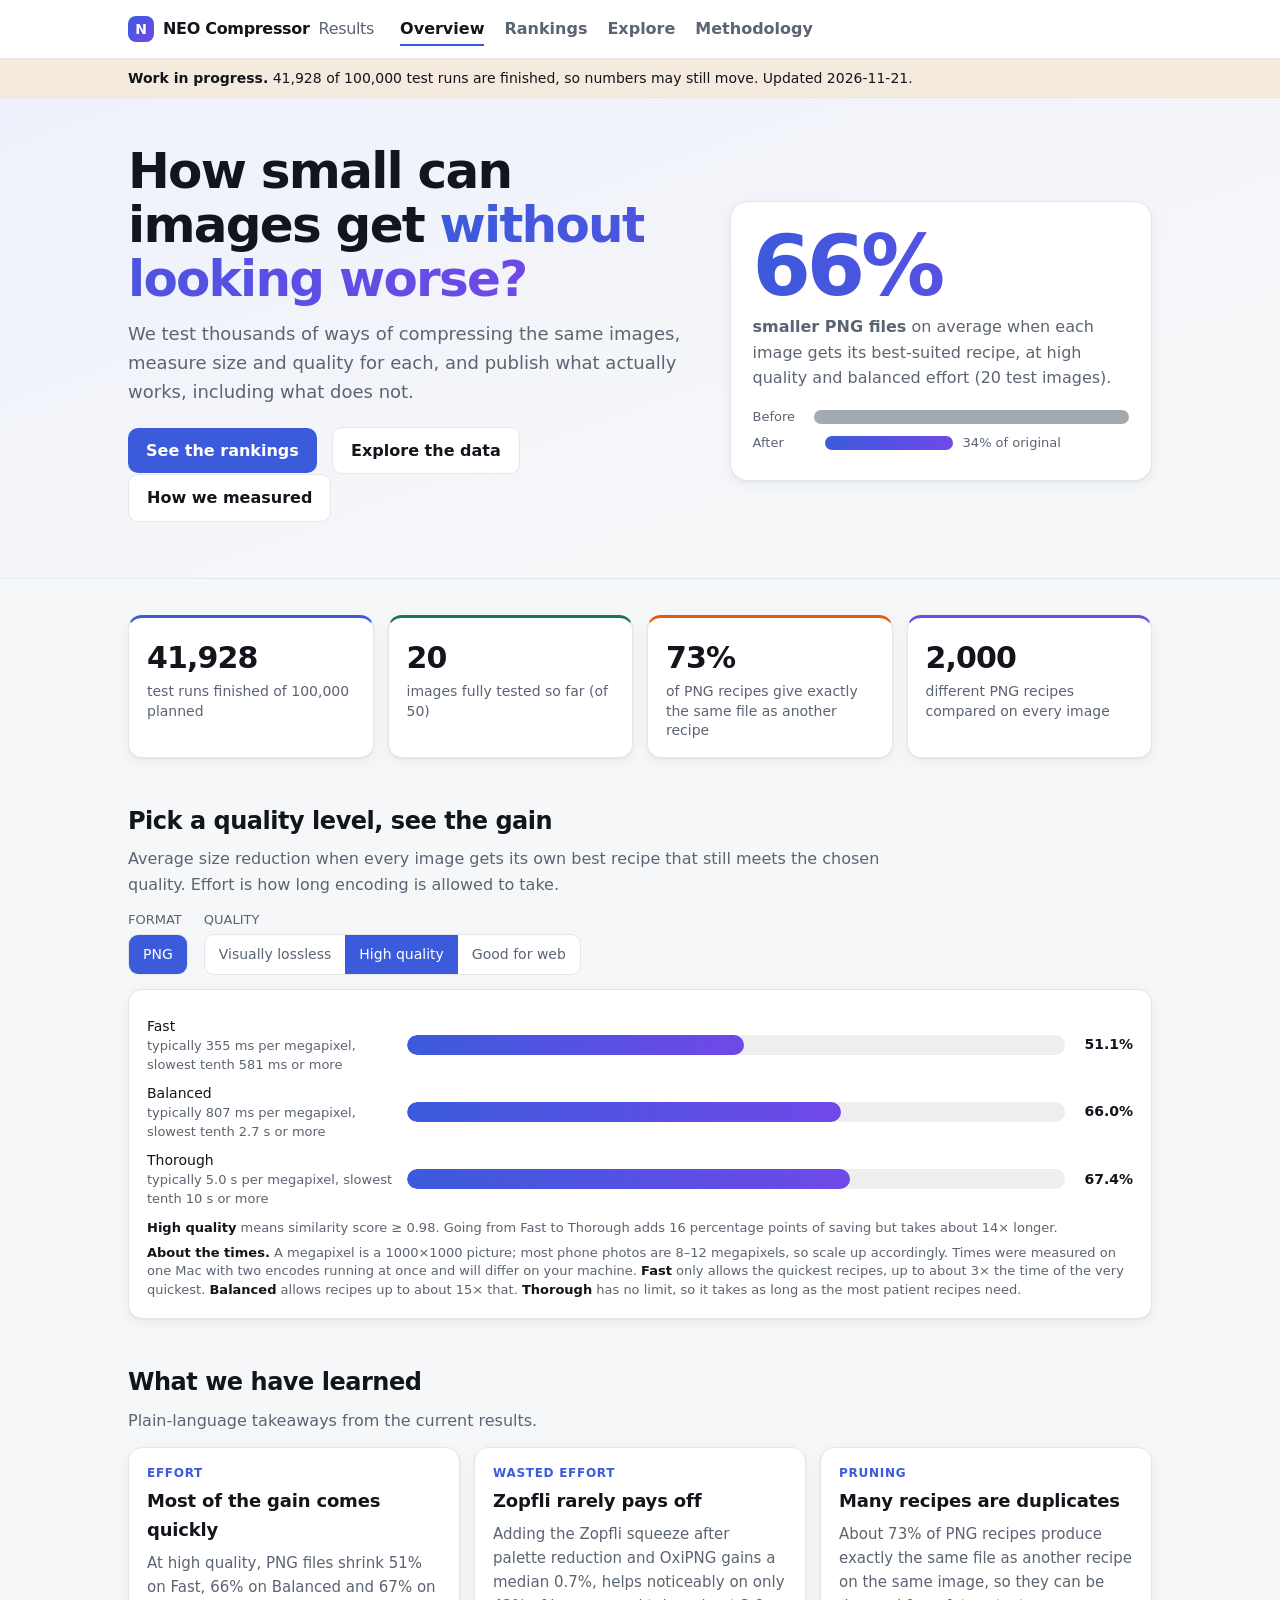
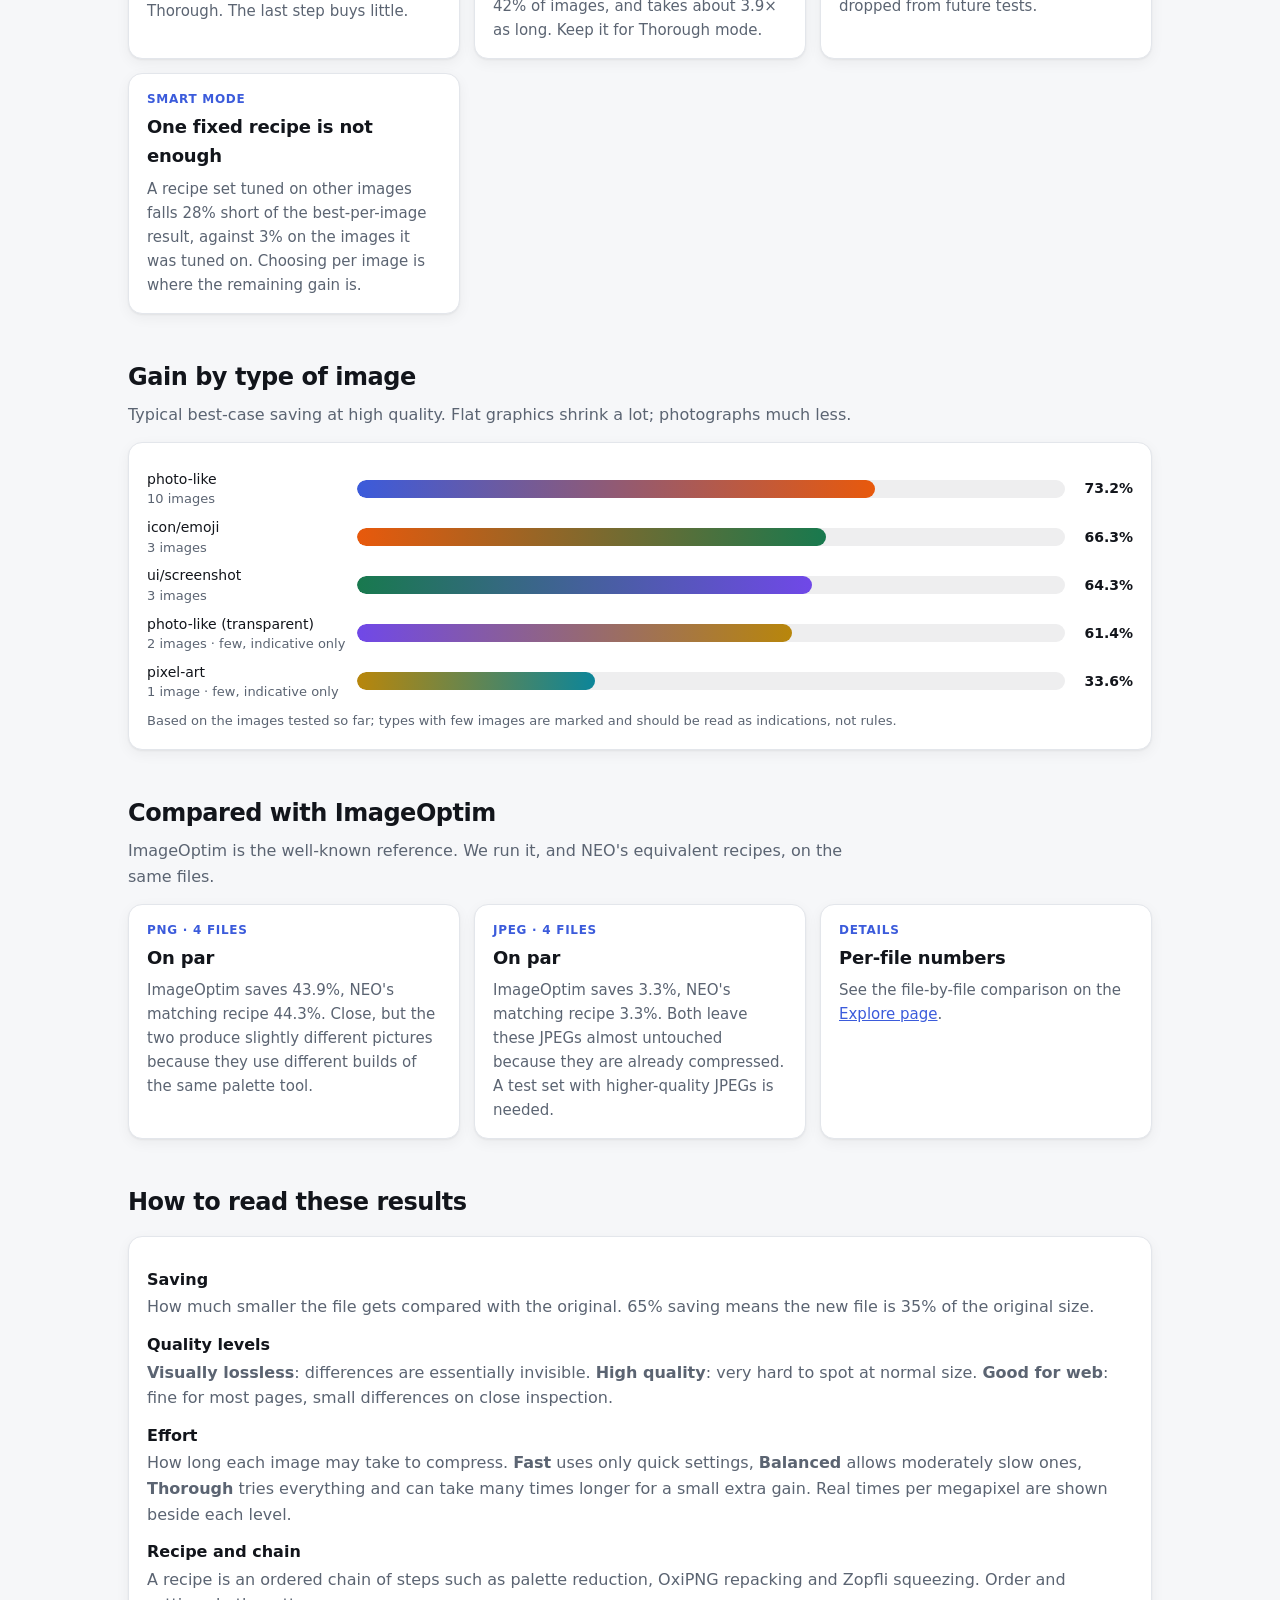
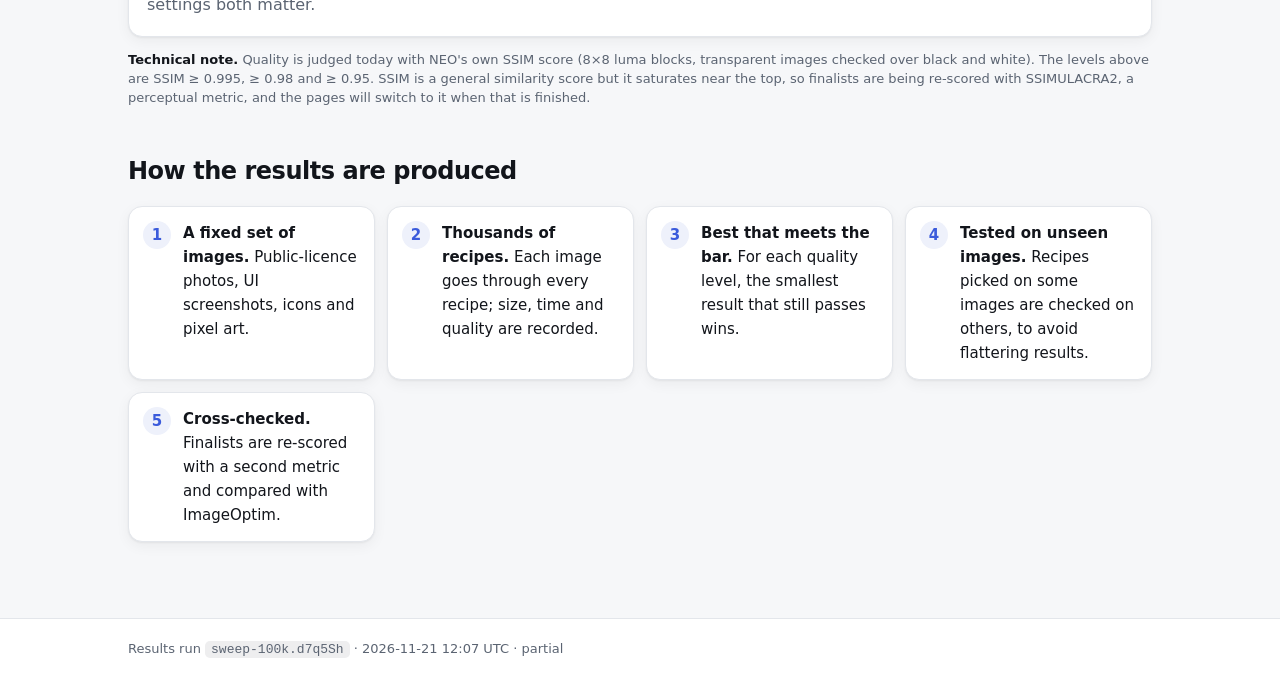
==== docs/index.html @ 29a436aa "Update results site (2026-11-21)" ====
<!doctype html>
<html lang="en"><head><meta charset="utf-8"><meta name="viewport" content="width=device-width,initial-scale=1">
<title>NEO Compressor Results</title>
<meta name="description" content="Measured results for NEO Compressor: how much smaller images get at each quality level, and which encoder chains are worth the effort.">
<meta property="og:type" content="website">
<meta property="og:site_name" content="NEO Compressor Results">
<meta property="og:title" content="NEO Compressor Results">
<meta property="og:description" content="Measured results for NEO Compressor: how much smaller images get at each quality level, and which encoder chains are worth the effort.">
<meta property="og:url" content="https://alfatreze.github.io/neo-encoder-releases/index.html">
<meta property="og:image" content="https://alfatreze.github.io/neo-encoder-releases/assets/og.png">
<meta property="og:image:type" content="image/png">
<meta property="og:image:width" content="1200">
<meta property="og:image:height" content="630">
<meta property="og:image:alt" content="NEO Compressor Results: image compression, measured honestly">
<meta name="twitter:card" content="summary_large_image">
<meta name="twitter:title" content="NEO Compressor Results">
<meta name="twitter:description" content="Measured results for NEO Compressor: how much smaller images get at each quality level, and which encoder chains are worth the effort.">
<meta name="twitter:image" content="https://alfatreze.github.io/neo-encoder-releases/assets/og.png">
<meta name="theme-color" content="#3b5bdb">
<link rel="icon" href="data:image/svg+xml,%3Csvg xmlns='http://www.w3.org/2000/svg' viewBox='0 0 32 32'%3E%3Crect width='32' height='32' rx='8' fill='%233b5bdb'/%3E%3Ctext x='16' y='23' font-size='20' font-family='Arial' font-weight='700' text-anchor='middle' fill='white'%3EN%3C/text%3E%3C/svg%3E">
<link rel="stylesheet" href="assets/style.css"></head>
<body>
<section class="hero"><div class="wrap">
<div>
<h1>How small can images get <em>without looking worse?</em></h1>
<p class="lede">We test thousands of ways of compressing the same images, measure size and quality for each, and publish what actually works, including what does not.</p>
<p style="margin-top:20px"><a class="btn" href="rankings.html">See the rankings</a> &nbsp; <a class="btn ghost" href="explore.html">Explore the data</a> &nbsp; <a class="btn ghost" href="methodology.html">How we measured</a></p>
</div>
<div class="heronum" id="hero"></div>
</div></section>

<main><div class="wrap">
<div class="cards" id="cards"></div>

<h2>Pick a quality level, see the gain</h2>
<p class="sub">Average size reduction when every image gets its own best recipe that still meets the chosen quality. Effort is how long encoding is allowed to take.</p>
<div class="controls" style="align-items:end">
<div><div class="note" style="margin-bottom:4px">FORMAT</div><div class="seg" id="seg-fmt"></div></div>
<div><div class="note" style="margin-bottom:4px">QUALITY</div><div class="seg" id="seg-q"></div></div>
</div>
<div class="panel"><div id="effort"></div><p class="note" style="margin:10px 0 0" id="effort-note"></p>
<p class="note" style="margin:6px 0 0"><b>About the times.</b> A megapixel is a 1000×1000 picture; most phone photos are 8–12 megapixels, so scale up accordingly. Times were measured on one Mac with two encodes running at once and will differ on your machine. <b>Fast</b> only allows the quickest recipes, up to about 3× the time of the very quickest. <b>Balanced</b> allows recipes up to about 15× that. <b>Thorough</b> has no limit, so it takes as long as the most patient recipes need.</p></div>

<h2>What we have learned</h2>
<p class="sub">Plain-language takeaways from the current results.</p>
<div class="findings" id="findings"></div>

<h2>Gain by type of image</h2>
<p class="sub">Typical best-case saving at high quality. Flat graphics shrink a lot; photographs much less.</p>
<div class="panel"><div id="bytype"></div><p class="note" style="margin:10px 0 0">Based on the images tested so far; types with few images are marked and should be read as indications, not rules.</p></div>

<h2>Compared with ImageOptim</h2>
<p class="sub">ImageOptim is the well-known reference. We run it, and NEO's equivalent recipes, on the same files.</p>
<div class="findings" id="north"></div>

<h2>How to read these results</h2>
<dl class="gloss panel">
<dt>Saving</dt><dd>How much smaller the file gets compared with the original. 65% saving means the new file is 35% of the original size.</dd>
<dt>Quality levels</dt><dd><b>Visually lossless</b>: differences are essentially invisible. <b>High quality</b>: very hard to spot at normal size. <b>Good for web</b>: fine for most pages, small differences on close inspection.</dd>
<dt>Effort</dt><dd>How long each image may take to compress. <b>Fast</b> uses only quick settings, <b>Balanced</b> allows moderately slow ones, <b>Thorough</b> tries everything and can take many times longer for a small extra gain. Real times per megapixel are shown beside each level.</dd>
<dt>Recipe and chain</dt><dd>A recipe is an ordered chain of steps such as palette reduction, OxiPNG repacking and Zopfli squeezing. Order and settings both matter.</dd>
</dl>
<p class="note"><b>Technical note.</b> Quality is judged today with NEO's own SSIM score (8×8 luma blocks, transparent images checked over black and white). The levels above are SSIM ≥ 0.995, ≥ 0.98 and ≥ 0.95. SSIM is a general similarity score but it saturates near the top, so finalists are being re-scored with SSIMULACRA2, a perceptual metric, and the pages will switch to it when that is finished.</p>

<h2>How the results are produced</h2>
<ol class="steps">
<li><b>A fixed set of images.</b> Public-licence photos, UI screenshots, icons and pixel art.</li>
<li><b>Thousands of recipes.</b> Each image goes through every recipe; size, time and quality are recorded.</li>
<li><b>Best that meets the bar.</b> For each quality level, the smallest result that still passes wins.</li>
<li><b>Tested on unseen images.</b> Recipes picked on some images are checked on others, to avoid flattering results.</li>
<li><b>Cross-checked.</b> Finalists are re-scored with a second metric and compared with ImageOptim.</li>
</ol>
</div></main>
<footer><div class="wrap" id="foot"></div></footer>
<script src="assets/common.js"></script>
<script>
chrome('index.html');
(async()=>{
const [meta,head,ns,chains,src]=await Promise.all([data('meta'),data('headline'),data('northstar'),data('chains'),data('sources')]);
if(!meta){$('#cards').innerHTML='<div class="card">No data found. Run build_site_data.py.</div>';return}
const cx=meta.complete||{};const srcDone=Object.values(cx).reduce((a,b)=>a+b,0);
const find=(f,q,e)=>head?.[f]?.find(r=>r.quality===q&&r.effort===e);
const hi=find('PNG','ssim>=0.98','balanced');
const dup=head?.PNG_redundancy?.identical_output_share;
// hero
if(hi){const s=hi.saving;$('#hero').innerHTML=`<div class="big">${pct(s,0)}</div><div class="cap"><b>smaller PNG files</b> on average when each image gets its best-suited recipe, at high quality and balanced effort (${srcDone} test images).</div><div class="sizebar"><div class="row"><span class="t">Before</span><span class="b" style="width:100%;background:var(--muted);opacity:.55"></span></div><div class="row"><span class="t">After</span><span class="b" style="width:${(1-s)*100}%;background:linear-gradient(90deg,var(--accent),var(--accent2))"></span><span>${pct(1-s,0)} of original</span></div></div>`}
else $('#hero').innerHTML='<div class="cap">Results will appear here when the first images finish.</div>';
$('#cards').innerHTML=[
 [num(meta.rows),`test runs finished of ${num(meta.total)} planned`],
 [num(srcDone),`images fully tested so far (of ${meta.sources_planned})`],
 [dup!=null?pct(dup,0):'–','of PNG recipes give exactly the same file as another recipe'],
 [num(meta.recipes_per_format?.PNG),'different PNG recipes compared on every image']
].map(([n,l])=>`<div class="card"><div class="n">${n}</div><div class="l">${l}</div></div>`).join('');
// effort chooser
const fmts=['PNG','JPEG'].filter(f=>head?.[f]);let curF=fmts[0],curQ='ssim>=0.98';
const seg=(host,items,get,set)=>{host.innerHTML=items.map(([k,t])=>`<button aria-pressed="${get()===k}" data-k="${esc(k)}">${esc(t)}</button>`).join('');$$('button',host).forEach(b=>b.onclick=()=>{set(b.dataset.k);drawE()})};
function drawE(){
 if(!fmts.length){$('#effort').innerHTML='<span class="muted">No finished images yet.</span>';return}
 seg($('#seg-fmt'),fmts.map(f=>[f,f]),()=>curF,v=>curF=v);
 seg($('#seg-q'),Object.entries(QLABEL),()=>curQ,v=>curQ=v);
 const rows=head[curF].filter(r=>r.quality===curQ);
 bars($('#effort'),rows.map((r,i)=>({label:ELABEL[r.effort],sub:effortSub(r),v:r.saving,color:`linear-gradient(90deg,${col(0)},${col(3)})`})),{label:250,h:20});
 const mx=rows.find(r=>r.effort==='max'),fa=rows.find(r=>r.effort==='fast');
 $('#effort-note').innerHTML=`<b>${QUALITY[curQ].name}</b> means ${QUALITY[curQ].tech.replace('NEO SSIM','similarity score')}.`+(mx&&fa?` Going from Fast to Thorough adds ${num((mx.saving-fa.saving)*100,0)} percentage points of saving`+(mx.time&&fa.time&&fa.time.sec_per_mp_median?` but takes about ${num(mx.time.sec_per_mp_median/fa.time.sec_per_mp_median,0)}× longer.`:'.'):'');
}
drawE();
// findings
const F=[],hiM=find('PNG','ssim>=0.98','max'),hiF=find('PNG','ssim>=0.98','fast');
if(hi&&hiM&&hiF)F.push(['Effort','Most of the gain comes quickly',`At high quality, PNG files shrink ${pct(hiF.saving,0)} on Fast, ${pct(hi.saving,0)} on Balanced and ${pct(hiM.saving,0)} on Thorough. The last step buys little.`]);
const al=(chains?.alerts?.PNG||[]).find(a=>a.added==='zopfli'&&a.from.includes('pngquant'));
if(al)F.push(['Wasted effort','Zopfli rarely pays off',`Adding the Zopfli squeeze after palette reduction and OxiPNG gains a median ${pct(al.median_gain)}, helps noticeably on only ${pct(al.share_ge_1pct,0)} of images, and takes about ${num(al.time_ratio,1)}× as long. Keep it for Thorough mode.`]);
if(dup!=null)F.push(['Pruning','Many recipes are duplicates',`About ${pct(dup,0)} of PNG recipes produce exactly the same file as another recipe on the same image, so they can be dropped from future tests.`]);
const tr=head?.PNG_transfer;
if(tr)F.push(['Smart mode','One fixed recipe is not enough',`A recipe set tuned on other images falls ${pct(tr.unseen_regret,0)} short of the best-per-image result, against ${pct(tr.in_sample_regret,0)} on the images it was tuned on. Choosing per image is where the remaining gain is.`]);
$('#findings').innerHTML=F.map(([k,h,t])=>`<div class="finding"><div class="k">${esc(k)}</div><h3>${esc(h)}</h3><p>${t}</p></div>`).join('');
// by type
if(src){const g={};src.filter(s=>s.best_98!=null).forEach(s=>{(g[s.type]??=[]).push(s.best_98)});
 const rows=Object.entries(g).map(([t,a])=>({t,n:a.length,v:a.reduce((x,y)=>x+y,0)/a.length})).sort((a,b)=>b.v-a.v);
 bars($('#bytype'),rows.map((r,i)=>({label:r.t,sub:`${r.n} image${r.n>1?'s':''}${r.n<3?' · few, indicative only':''}`,v:r.v,color:`linear-gradient(90deg,${col(i)},${col(i+1)})`})),{label:200,h:18})}
// north
if(ns){const mean=a=>a.reduce((x,y)=>x+y,0)/a.length;const out=[];
 ['PNG','JPEG'].forEach(f=>{const s=ns.filter(r=>r.format===f&&r.app&&r['neo-lossy']);if(!s.length)return;
  const a=mean(s.map(r=>r.app.saving)),n=mean(s.map(r=>r['neo-lossy'].saving));
  const verdict=Math.abs(a-n)<0.01?'On par':n>a?'NEO ahead':'ImageOptim ahead';
  const why=f==='JPEG'?'Both leave these JPEGs almost untouched because they are already compressed. A test set with higher-quality JPEGs is needed.':'Close, but the two produce slightly different pictures because they use different builds of the same palette tool.';
  out.push(`<div class="finding"><div class="k">${f} · ${s.length} files</div><h3>${verdict}</h3><p>ImageOptim saves ${pct(a)}, NEO's matching recipe ${pct(n)}. ${why}</p></div>`)});
 $('#north').innerHTML=out.join('')+`<div class="finding"><div class="k">Details</div><h3>Per-file numbers</h3><p>See the file-by-file comparison on the <a href="explore.html#north">Explore page</a>.</p></div>`}
})();
</script></body></html>
---- docs/assets/style.css ----
:root{--bg:#f6f7f9;--panel:#fff;--ink:#12151b;--muted:#5b6472;--line:#e3e6eb;--accent:#3b5bdb;--accent2:#7048e8;--good:#18794e;--warn:#a85d00;--bad:#c2332b;--soft:#eef1fb;
--c1:#3b5bdb;--c2:#e8590c;--c3:#18794e;--c4:#7048e8;--c5:#b8860b;--c6:#0c8599;--c7:#c2255c;--c8:#6b7280;--shadow:0 1px 2px rgba(18,21,27,.05),0 4px 14px rgba(18,21,27,.05)}
@media (prefers-color-scheme:dark){:root{--bg:#0e1013;--panel:#161a20;--ink:#eceef2;--muted:#9aa4b2;--line:#262c35;--accent:#8aa4ff;--accent2:#b79cff;--good:#4cc38a;--warn:#e3a43a;--bad:#f0705f;--soft:#1b2130;
--c1:#8aa4ff;--c2:#ff9a5c;--c3:#4cc38a;--c4:#b79cff;--c5:#e3bd55;--c6:#4fc3d4;--c7:#f06595;--c8:#9aa4b2;--shadow:none}}
*{box-sizing:border-box}html{-webkit-text-size-adjust:100%;scroll-behavior:smooth}
body{margin:0;background:var(--bg);color:var(--ink);font:16px/1.6 system-ui,-apple-system,"Segoe UI",Roboto,sans-serif}
a{color:var(--accent)}
.wrap{max-width:1060px;margin:0 auto;padding:0 18px}
header.top{background:var(--panel);border-bottom:1px solid var(--line);position:sticky;top:0;z-index:5}
header.top .wrap{display:flex;flex-wrap:wrap;gap:6px 26px;align-items:center;min-height:58px}
.brand{font-weight:750;letter-spacing:-.02em;color:var(--ink);text-decoration:none;display:flex;align-items:center;gap:9px}
.brand b{display:inline-grid;place-items:center;width:26px;height:26px;border-radius:8px;background:linear-gradient(135deg,var(--accent),var(--accent2));color:#fff;font-size:14px}
nav a{margin-right:20px;color:var(--muted);text-decoration:none;padding:6px 0;border-bottom:2px solid transparent;font-weight:550}
nav a:hover{color:var(--ink)}nav a[aria-current=page]{color:var(--ink);border-color:var(--accent)}
.banner{background:color-mix(in srgb,var(--warn) 13%,var(--panel));border-bottom:1px solid var(--line);font-size:14px}
.banner .wrap{padding-top:8px;padding-bottom:8px}
.hero{background:linear-gradient(160deg,var(--soft),var(--bg) 70%);border-bottom:1px solid var(--line)}
.hero .wrap{padding-top:46px;padding-bottom:40px;display:grid;grid-template-columns:1.15fr .85fr;gap:30px;align-items:center}
.hero h1{font-size:clamp(30px,5.4vw,50px);line-height:1.08;letter-spacing:-.035em;margin:0 0 14px}
.hero h1 em{font-style:normal;background:linear-gradient(90deg,var(--accent),var(--accent2));-webkit-background-clip:text;background-clip:text;color:transparent}
.lede{font-size:18px;color:var(--muted);max-width:640px;margin:0}
.heronum{background:var(--panel);border:1px solid var(--line);border-radius:18px;padding:22px;box-shadow:var(--shadow)}
.heronum .big{font-size:clamp(54px,9vw,84px);font-weight:800;letter-spacing:-.05em;line-height:1;background:linear-gradient(90deg,var(--accent),var(--accent2));-webkit-background-clip:text;background-clip:text;color:transparent}
.heronum .cap{color:var(--muted);margin-top:6px}
.sizebar{margin-top:16px;font-size:13px;color:var(--muted)}
.sizebar .row{display:flex;align-items:center;gap:10px;margin:5px 0}.sizebar .t{width:62px}
.sizebar .b{height:14px;border-radius:7px}
main{padding:30px 0 60px}
h1.page{font-size:clamp(28px,4.6vw,40px);letter-spacing:-.03em;margin:8px 0 8px;line-height:1.1}
h2{font-size:24px;margin:44px 0 6px;letter-spacing:-.02em}h3{font-size:17px;margin:20px 0 6px}
h2+.sub{margin-top:0}
.sub{color:var(--muted);margin:0 0 14px;max-width:760px}
.cards{display:grid;grid-template-columns:repeat(auto-fit,minmax(210px,1fr));gap:14px;margin:6px 0}
.card{background:var(--panel);border:1px solid var(--line);border-radius:14px;padding:16px 18px;box-shadow:var(--shadow);border-top:3px solid var(--accent)}
.card:nth-child(2){border-top-color:var(--c3)}.card:nth-child(3){border-top-color:var(--c2)}.card:nth-child(4){border-top-color:var(--c4)}
.card .n{font-size:30px;font-weight:780;letter-spacing:-.03em}.card .l{color:var(--muted);font-size:14px;line-height:1.4}
.panel{background:var(--panel);border:1px solid var(--line);border-radius:14px;padding:18px;margin:14px 0;box-shadow:var(--shadow)}
.callout{border-left:4px solid var(--accent);background:var(--soft);border-radius:0 12px 12px 0;padding:12px 16px;margin:14px 0}
.callout.warn{border-color:var(--warn)}
.note{color:var(--muted);font-size:13px;line-height:1.45}
.note b{color:var(--ink);font-weight:600}
.muted{color:var(--muted)}.small{font-size:14px}
.findings{display:grid;grid-template-columns:repeat(auto-fit,minmax(290px,1fr));gap:14px}
.finding{background:var(--panel);border:1px solid var(--line);border-radius:14px;padding:16px 18px;box-shadow:var(--shadow)}
.finding .k{font-size:12px;letter-spacing:.06em;text-transform:uppercase;color:var(--accent);font-weight:700}
.finding h3{margin:4px 0 6px;font-size:18px;letter-spacing:-.01em}
.finding p{margin:0;color:var(--muted);font-size:15px}
table{border-collapse:collapse;width:100%;font-size:14px}
th,td{text-align:left;padding:9px 10px;border-bottom:1px solid var(--line);vertical-align:top}
th{font-weight:650;color:var(--muted);white-space:nowrap;font-size:13px}td.num,th.num{text-align:right;font-variant-numeric:tabular-nums}
tbody tr:hover{background:color-mix(in srgb,var(--accent) 5%,transparent)}
.scroll{overflow-x:auto}
.controls{display:flex;flex-wrap:wrap;gap:10px 16px;margin:12px 0}
label.f{display:flex;flex-direction:column;font-size:12px;color:var(--muted);gap:4px;font-weight:600;text-transform:uppercase;letter-spacing:.04em}
select,input[type=search]{font:inherit;font-size:15px;text-transform:none;letter-spacing:0;font-weight:400;padding:8px 10px;border:1px solid var(--line);border-radius:9px;background:var(--panel);color:var(--ink);min-width:160px}
.seg{display:inline-flex;border:1px solid var(--line);border-radius:10px;overflow:hidden;background:var(--panel)}
.seg button{font:inherit;font-size:14px;border:0;background:none;padding:8px 14px;color:var(--muted);cursor:pointer}
.seg button[aria-pressed=true]{background:var(--accent);color:#fff}
.tabs{display:flex;flex-wrap:wrap;gap:4px;margin:20px 0 4px;border-bottom:1px solid var(--line)}
.tabs button{font:inherit;font-weight:600;background:none;border:0;border-bottom:3px solid transparent;padding:10px 14px;color:var(--muted);cursor:pointer;margin-bottom:-1px}
.tabs button[aria-selected=true]{color:var(--ink);border-color:var(--accent)}
.pill{display:inline-block;padding:2px 10px;border-radius:99px;font-size:12px;font-weight:600;border:1px solid var(--line)}
.pill.good{color:var(--good);background:color-mix(in srgb,var(--good) 10%,transparent);border-color:transparent}
.pill.warn{color:var(--warn);background:color-mix(in srgb,var(--warn) 12%,transparent);border-color:transparent}
.pill.bad{color:var(--bad);background:color-mix(in srgb,var(--bad) 10%,transparent);border-color:transparent}
.legend{display:flex;flex-wrap:wrap;gap:4px 14px;font-size:13px;margin:8px 0}
.legend i{display:inline-block;width:10px;height:10px;border-radius:50%;margin-right:5px}
svg text{fill:var(--muted);font-size:11px}svg .grid{stroke:var(--line)}
#tip{position:fixed;pointer-events:none;background:var(--ink);color:var(--bg);padding:7px 10px;border-radius:8px;font-size:12px;max-width:320px;display:none;z-index:9;line-height:1.4}
code{font:13px ui-monospace,Menlo,monospace;background:color-mix(in srgb,var(--ink) 7%,transparent);padding:1px 6px;border-radius:5px}
footer{border-top:1px solid var(--line);padding:20px 0;color:var(--muted);font-size:13px;background:var(--panel)}
.steps{counter-reset:s;list-style:none;padding:0;display:grid;grid-template-columns:repeat(auto-fit,minmax(230px,1fr));gap:12px}
.steps li{counter-increment:s;background:var(--panel);border:1px solid var(--line);border-radius:14px;padding:14px 16px 14px 54px;position:relative;box-shadow:var(--shadow);font-size:15px}
.steps li::before{content:counter(s);position:absolute;left:14px;top:14px;width:28px;height:28px;border-radius:50%;background:var(--soft);color:var(--accent);display:grid;place-items:center;font-weight:750}
.grid2{display:grid;grid-template-columns:repeat(auto-fit,minmax(320px,1fr));gap:14px}
.gloss dt{font-weight:650;margin-top:12px}.gloss dd{margin:2px 0 0;color:var(--muted)}
.btn{display:inline-block;padding:10px 18px;border-radius:10px;background:var(--accent);color:#fff;text-decoration:none;font-weight:650}
.btn.ghost{background:var(--panel);color:var(--ink);border:1px solid var(--line)}
.rec{display:grid;grid-template-columns:auto 1fr;gap:6px 16px;align-items:baseline}
.rec .v{font-size:34px;font-weight:800;letter-spacing:-.03em}
@media (max-width:760px){.hero .wrap{grid-template-columns:1fr;padding-top:30px}main{padding-top:20px}.card .n{font-size:26px}}
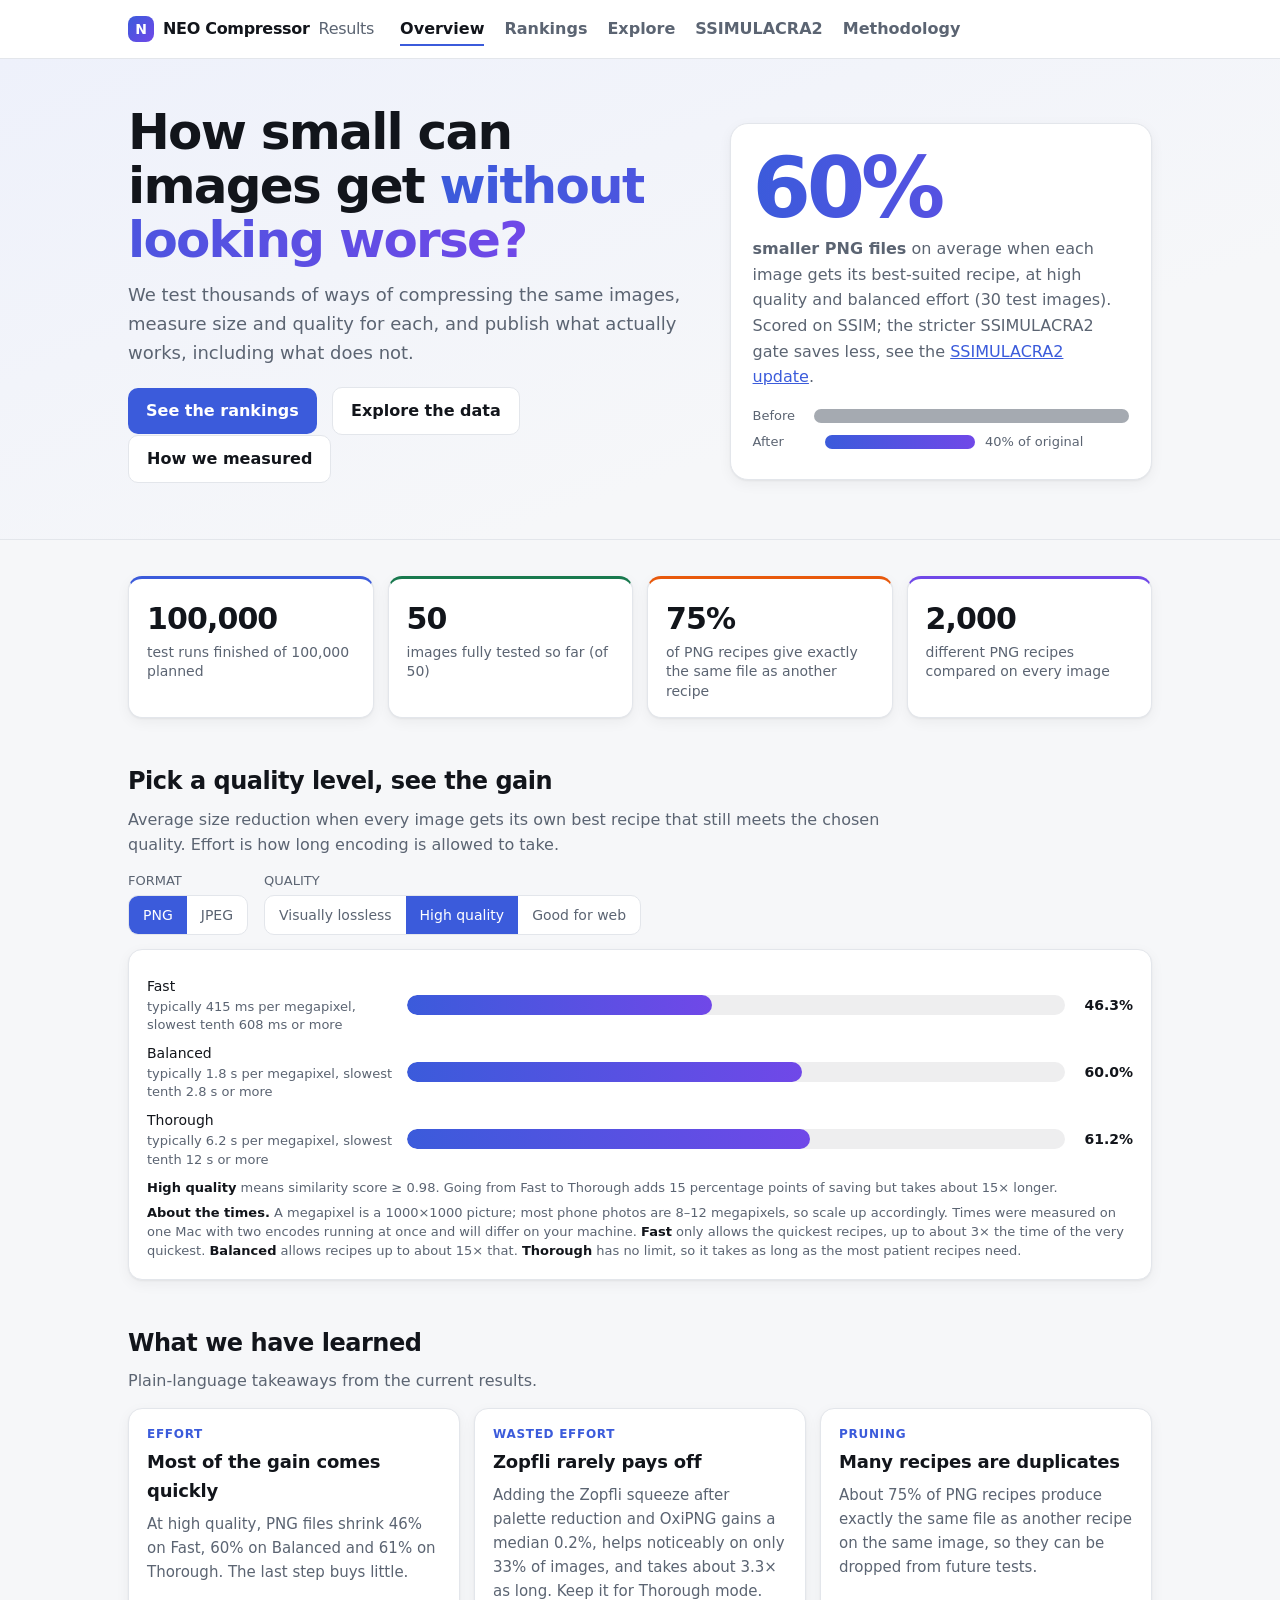
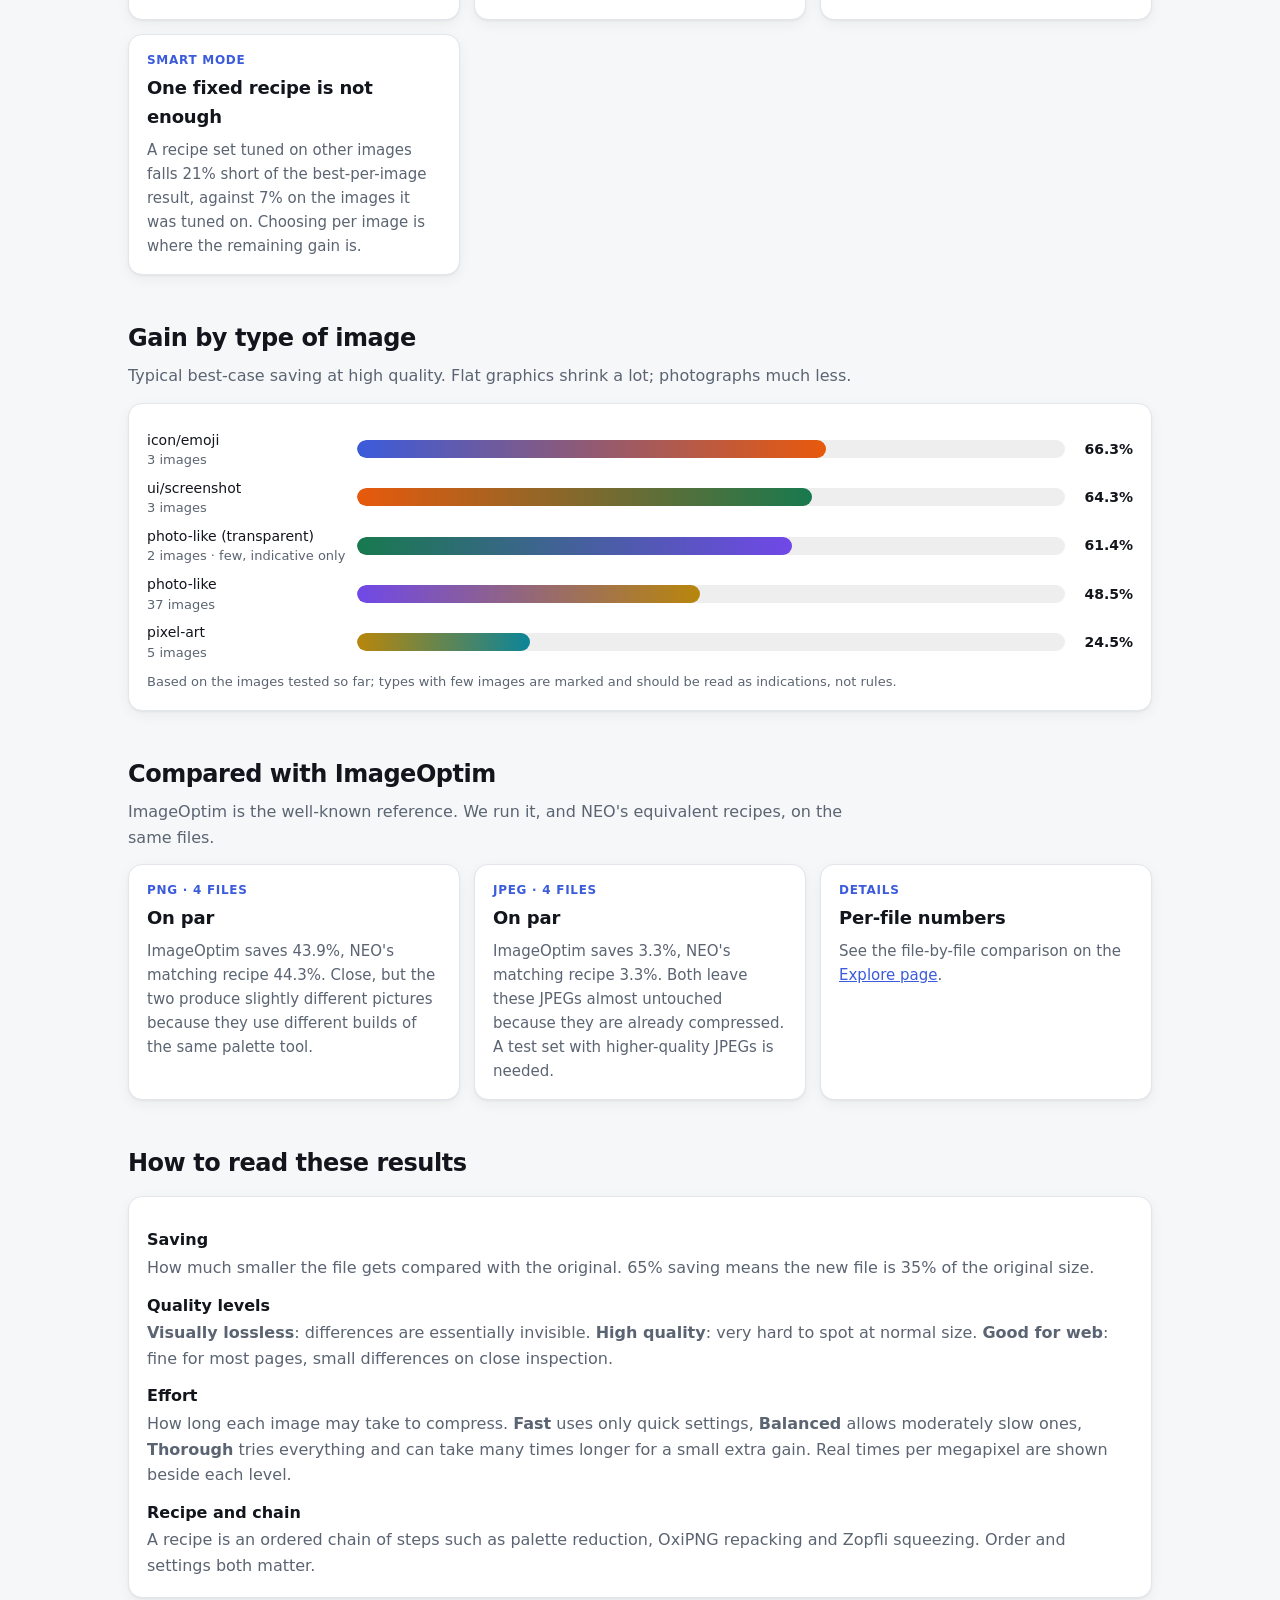
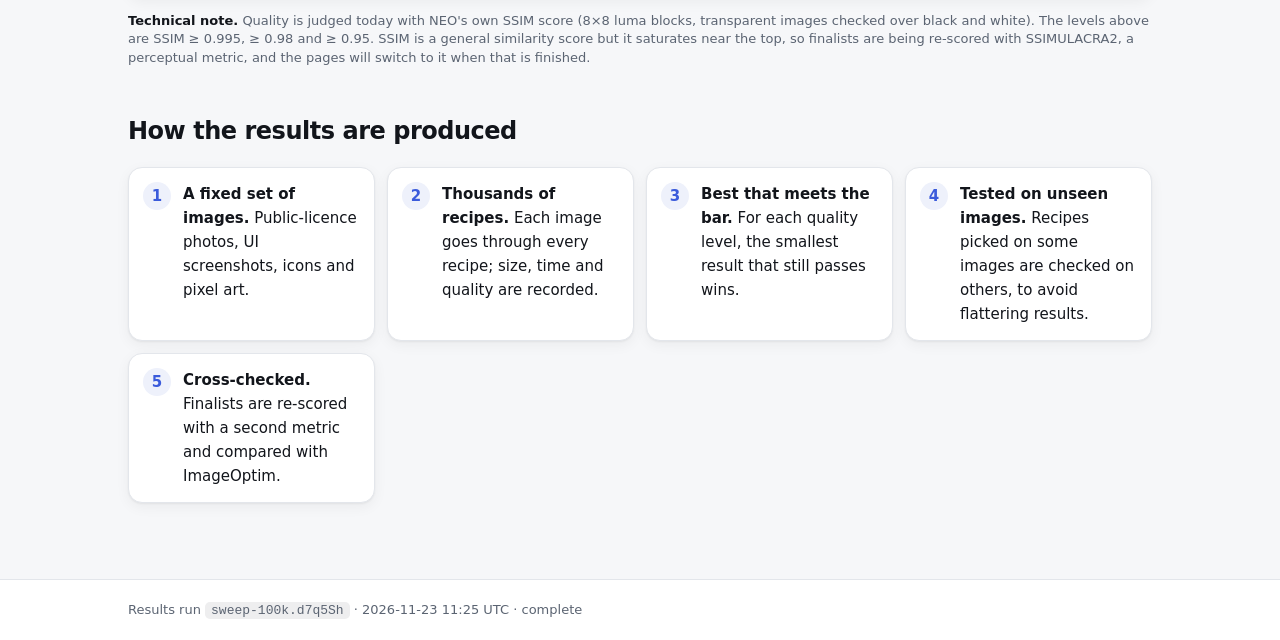
==== commit 259f6f34: "Update results site (2026-11-23)" ====
--- a/docs/index.html
+++ b/docs/index.html
@@ -83,7 +83,7 @@
 const hi=find('PNG','ssim>=0.98','balanced');
 const dup=head?.PNG_redundancy?.identical_output_share;
 // hero
-if(hi){const s=hi.saving;$('#hero').innerHTML=`<div class="big">${pct(s,0)}</div><div class="cap"><b>smaller PNG files</b> on average when each image gets its best-suited recipe, at high quality and balanced effort (${srcDone} test images).</div><div class="sizebar"><div class="row"><span class="t">Before</span><span class="b" style="width:100%;background:var(--muted);opacity:.55"></span></div><div class="row"><span class="t">After</span><span class="b" style="width:${(1-s)*100}%;background:linear-gradient(90deg,var(--accent),var(--accent2))"></span><span>${pct(1-s,0)} of original</span></div></div>`}
+if(hi){const s=hi.saving;$('#hero').innerHTML=`<div class="big">${pct(s,0)}</div><div class="cap"><b>smaller PNG files</b> on average when each image gets its best-suited recipe, at high quality and balanced effort (${cx.PNG??srcDone} test images). Scored on SSIM; the stricter SSIMULACRA2 gate saves less, see the <a href="gated.html">SSIMULACRA2 update</a>.</div><div class="sizebar"><div class="row"><span class="t">Before</span><span class="b" style="width:100%;background:var(--muted);opacity:.55"></span></div><div class="row"><span class="t">After</span><span class="b" style="width:${(1-s)*100}%;background:linear-gradient(90deg,var(--accent),var(--accent2))"></span><span>${pct(1-s,0)} of original</span></div></div>`}
 else $('#hero').innerHTML='<div class="cap">Results will appear here when the first images finish.</div>';
 $('#cards').innerHTML=[
  [num(meta.rows),`test runs finished of ${num(meta.total)} planned`],
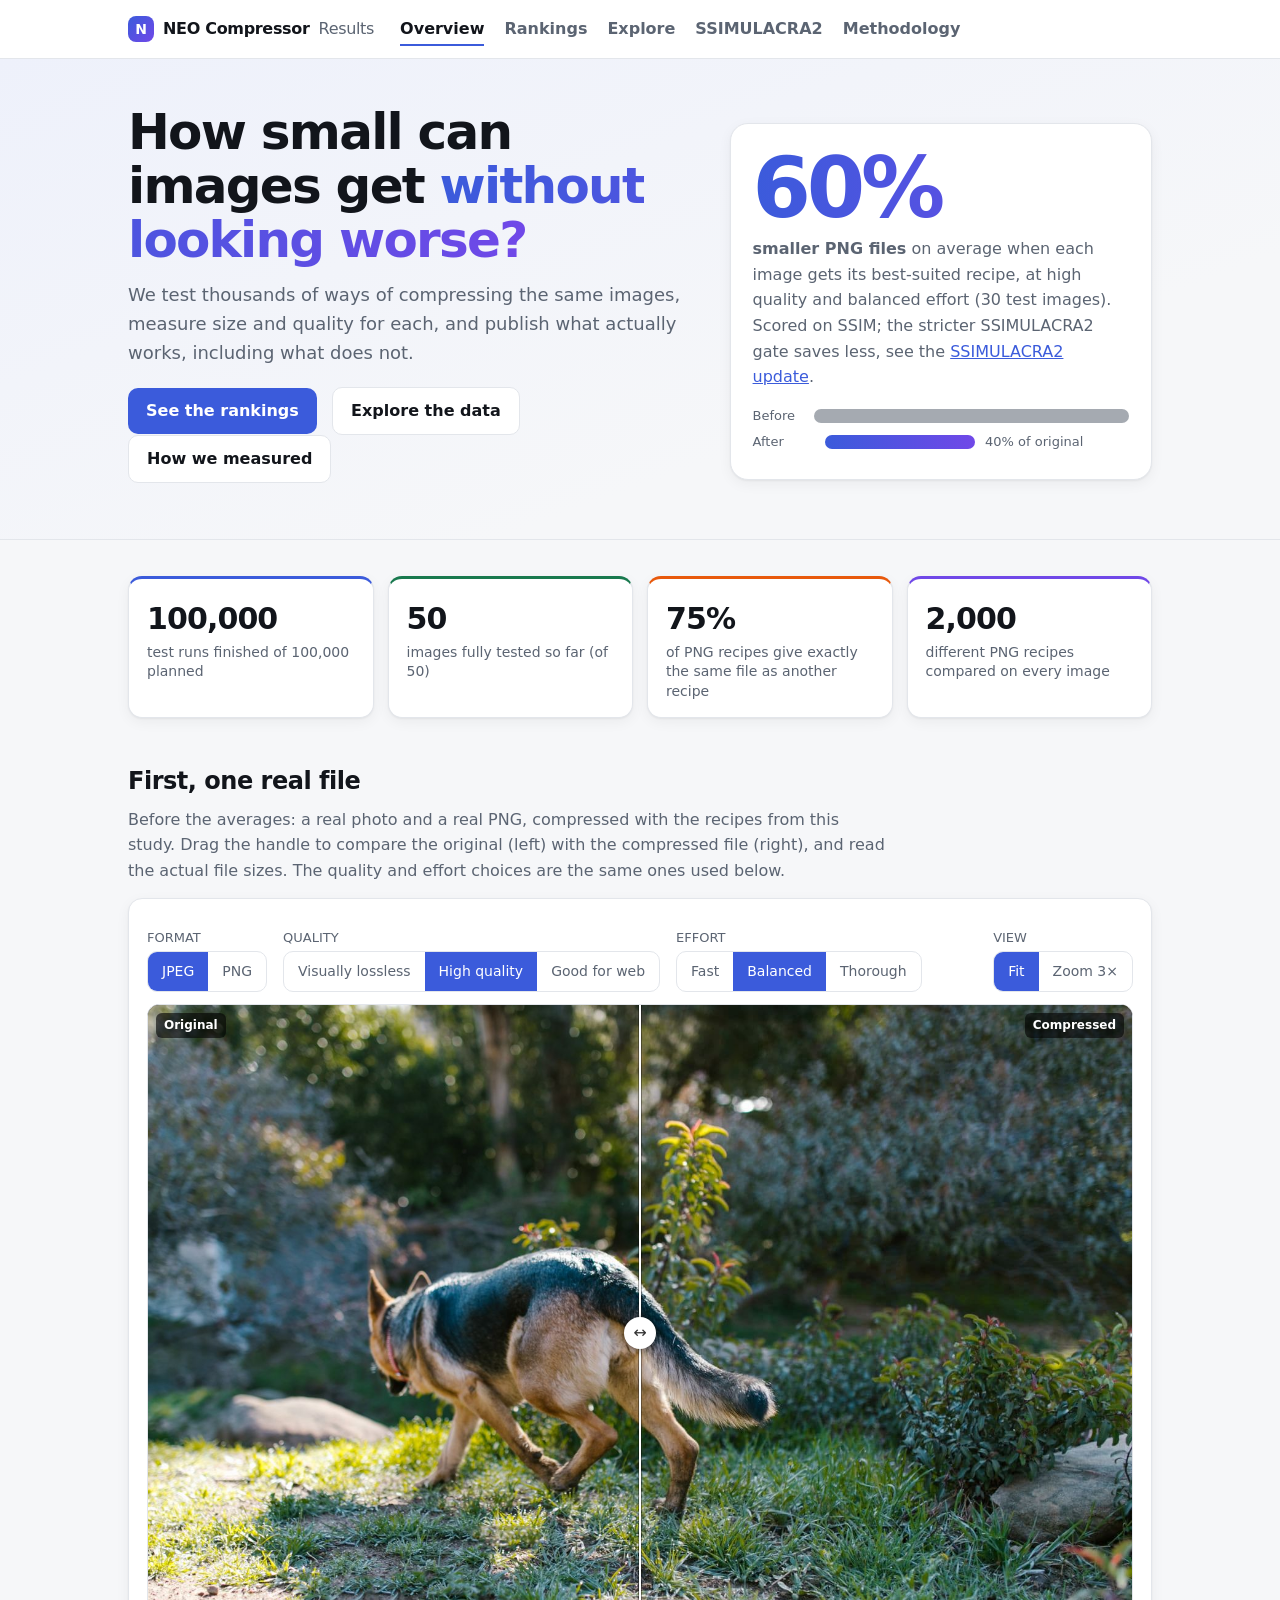
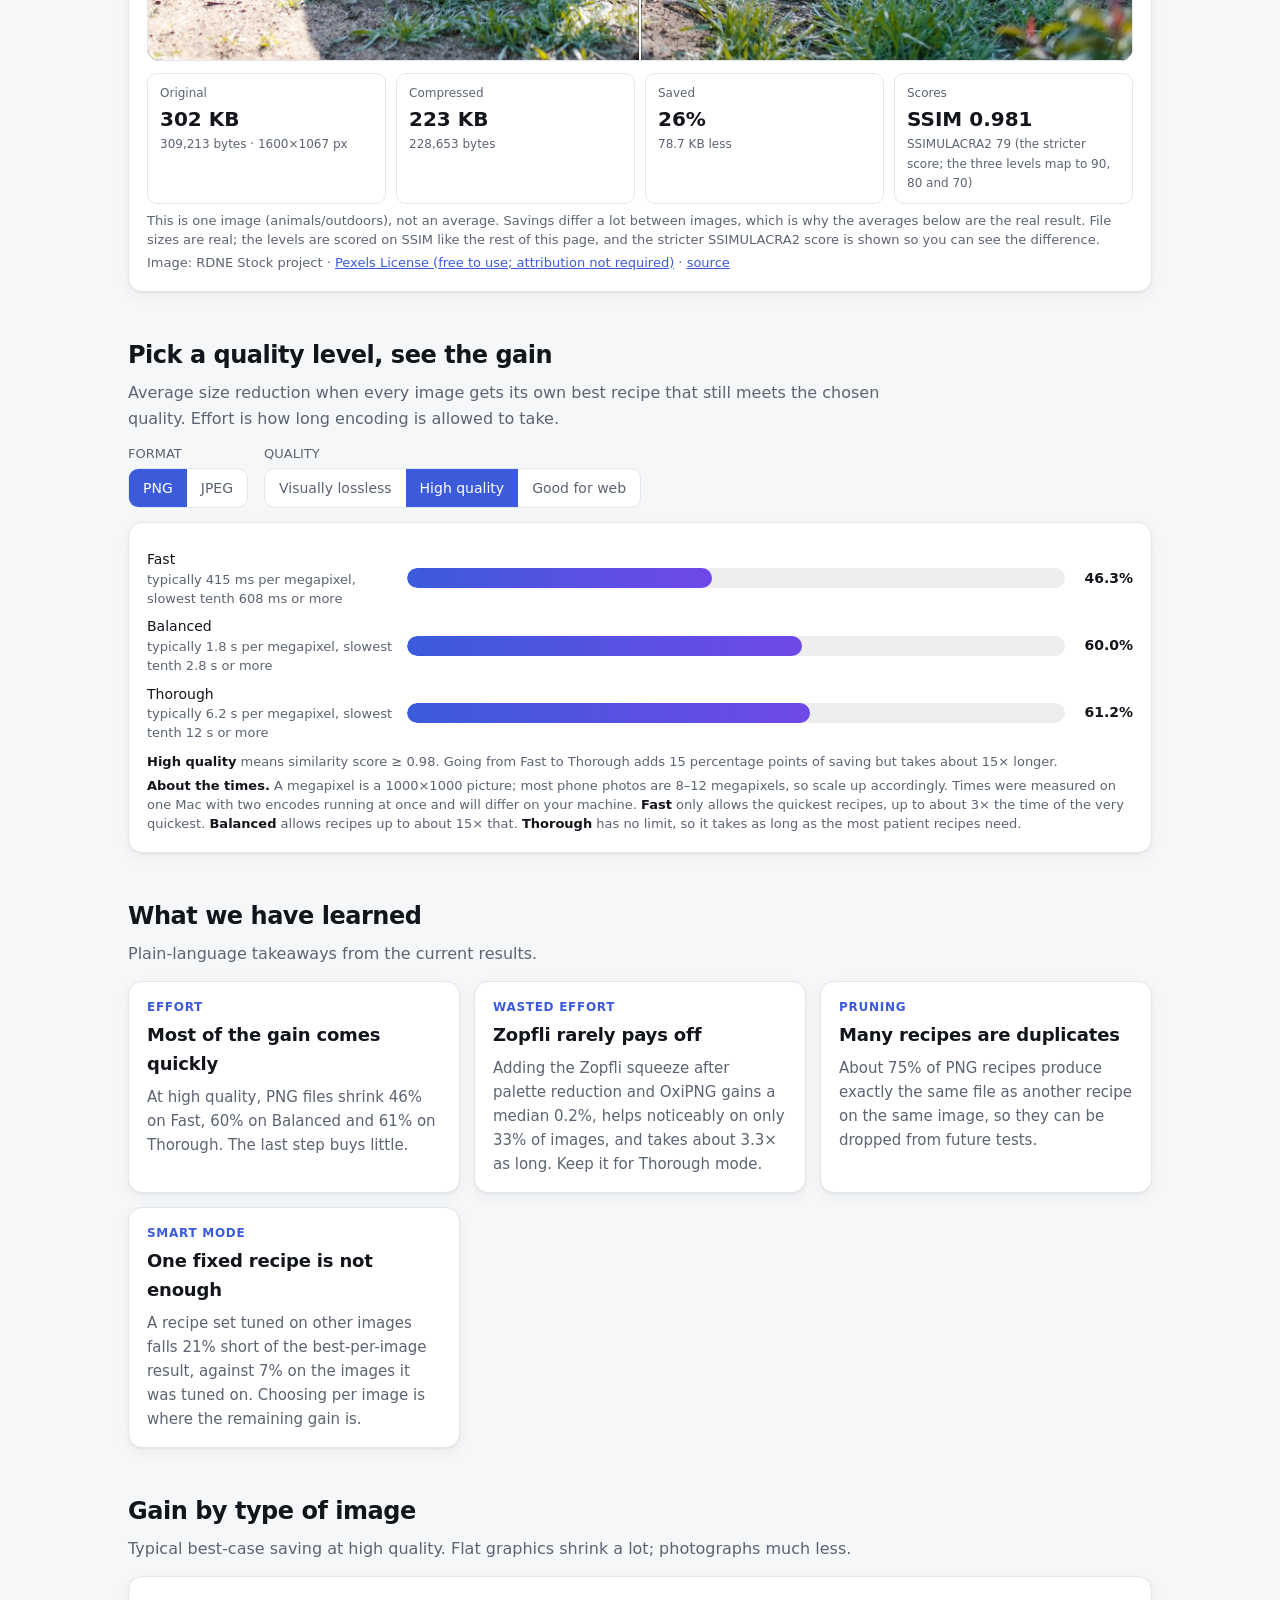
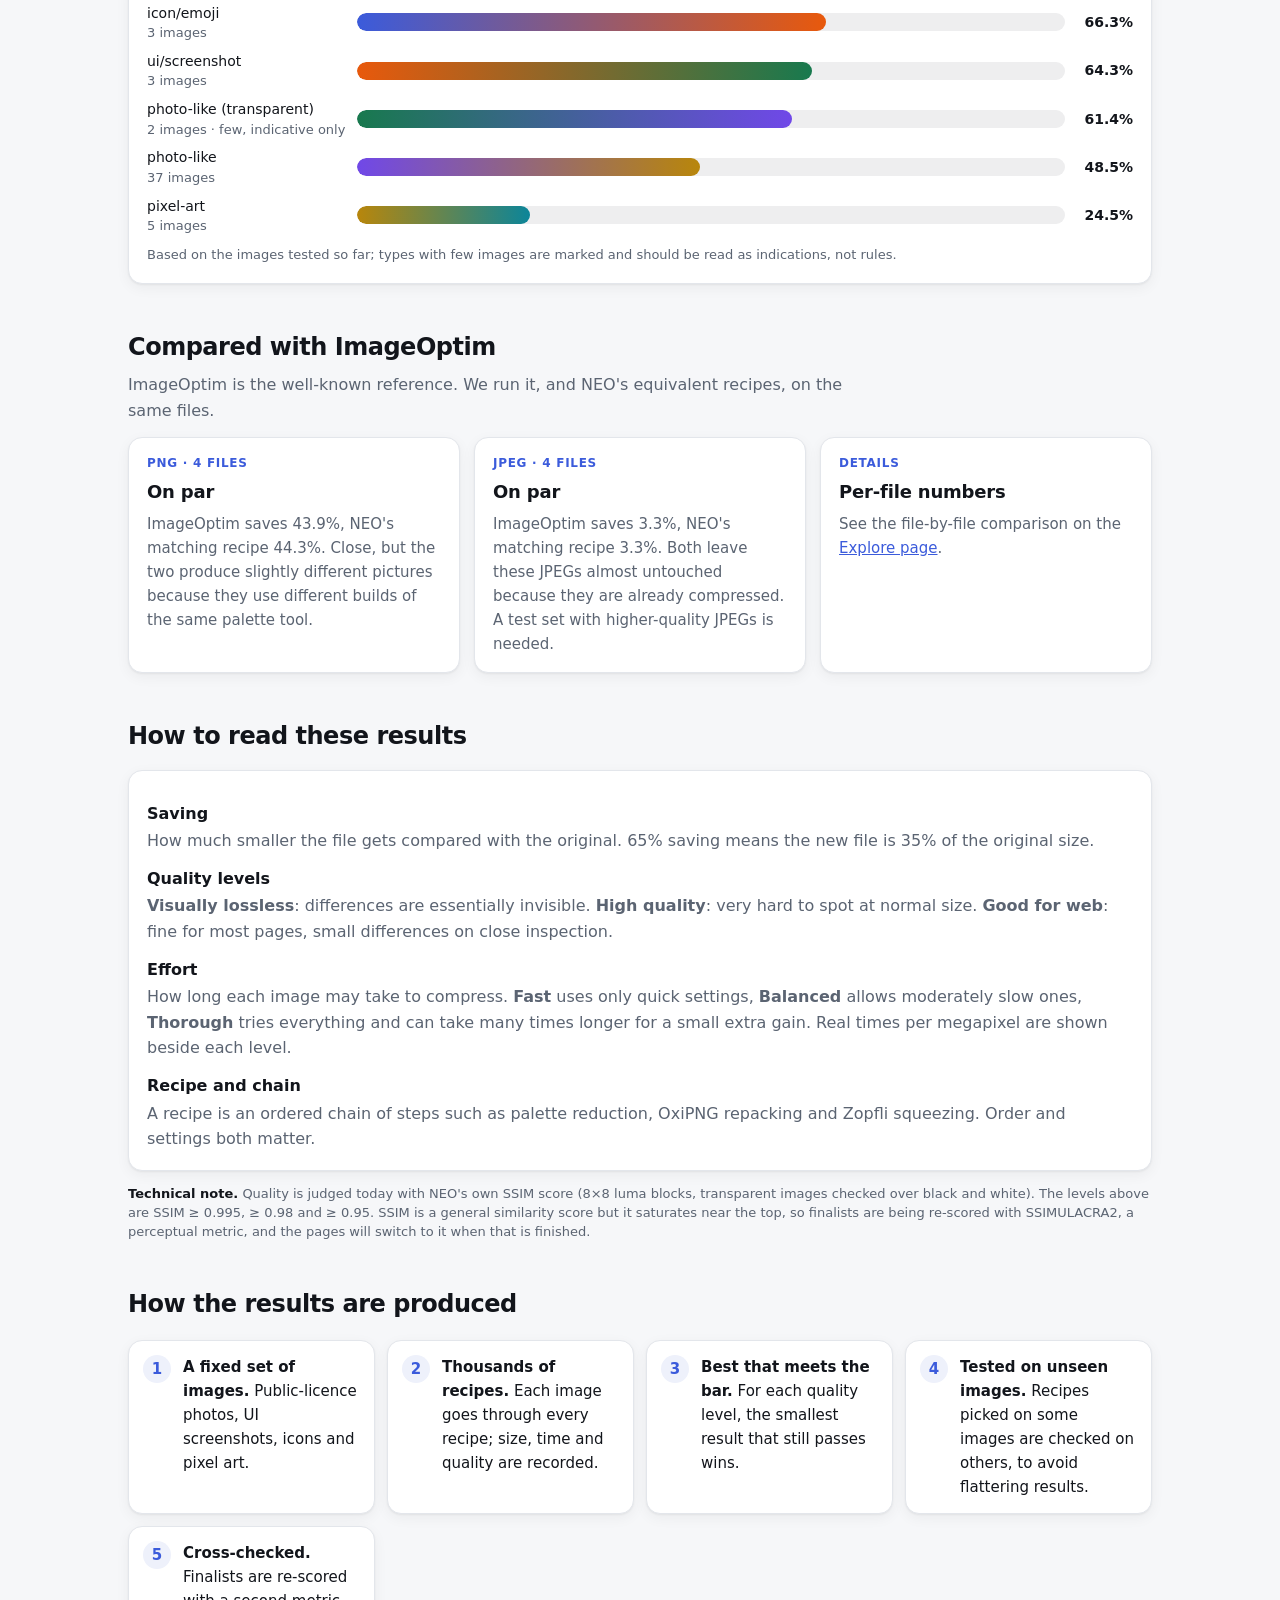
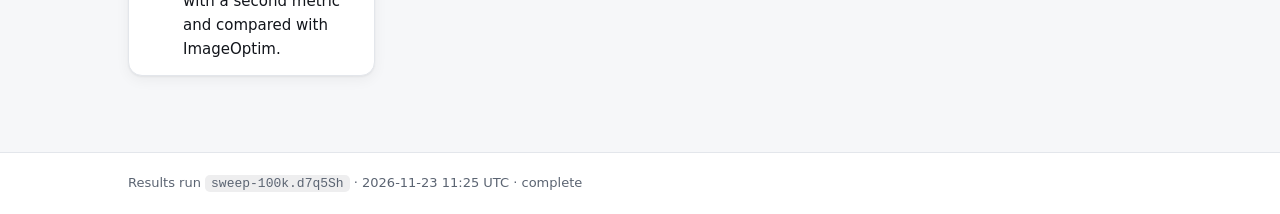
==== commit 082f2b3b: "Update results site (2026-11-23)" ====
--- a/docs/index.html
+++ b/docs/index.html
@@ -18,7 +18,7 @@
 <meta name="twitter:image" content="https://alfatreze.github.io/neo-encoder-releases/assets/og.png">
 <meta name="theme-color" content="#3b5bdb">
 <link rel="icon" href="data:image/svg+xml,%3Csvg xmlns='http://www.w3.org/2000/svg' viewBox='0 0 32 32'%3E%3Crect width='32' height='32' rx='8' fill='%233b5bdb'/%3E%3Ctext x='16' y='23' font-size='20' font-family='Arial' font-weight='700' text-anchor='middle' fill='white'%3EN%3C/text%3E%3C/svg%3E">
-<link rel="stylesheet" href="assets/style.css"></head>
+<link rel="stylesheet" href="assets/style.css?v=20261123"></head>
 <body>
 <section class="hero"><div class="wrap">
 <div>
@@ -32,6 +32,24 @@
 <main><div class="wrap">
 <div class="cards" id="cards"></div>
 
+<h2>First, one real file</h2>
+<p class="sub">Before the averages: a real photo and a real PNG, compressed with the recipes from this study. Drag the handle to compare the original (left) with the compressed file (right), and read the actual file sizes. The quality and effort choices are the same ones used below.</p>
+<div class="panel" id="ex">
+<div class="controls" style="align-items:end">
+<div><div class="note" style="margin-bottom:4px">FORMAT</div><div class="seg" id="ex-fmt"></div></div>
+<div><div class="note" style="margin-bottom:4px">QUALITY</div><div class="seg" id="ex-q"></div></div>
+<div><div class="note" style="margin-bottom:4px">EFFORT</div><div class="seg" id="ex-e"></div></div>
+<div style="margin-left:auto"><div class="note" style="margin-bottom:4px">VIEW</div><div class="seg" id="ex-z"></div></div>
+</div>
+<div class="cmp" id="ex-cmp" tabindex="0" role="group" aria-label="Before and after comparison. Use the left and right arrow keys to move the handle.">
+<div class="cmp-in" id="ex-in"><img id="ex-a" alt="Original image" draggable="false"><div class="cmp-b" id="ex-bwrap"><img id="ex-b" alt="Compressed image" draggable="false"></div></div>
+<div class="cmp-h" id="ex-h"><span></span></div>
+<span class="cmp-l">Original</span><span class="cmp-r" id="ex-rl">Compressed</span>
+</div>
+<div class="cmp-stats" id="ex-stats"></div>
+<p class="note" id="ex-note" style="margin:8px 0 0"></p>
+<p class="note" id="ex-credit" style="margin:4px 0 0"></p>
+</div>
 <h2>Pick a quality level, see the gain</h2>
 <p class="sub">Average size reduction when every image gets its own best recipe that still meets the chosen quality. Effort is how long encoding is allowed to take.</p>
 <div class="controls" style="align-items:end">
@@ -126,4 +144,42 @@
   out.push(`<div class="finding"><div class="k">${f} · ${s.length} files</div><h3>${verdict}</h3><p>ImageOptim saves ${pct(a)}, NEO's matching recipe ${pct(n)}. ${why}</p></div>`)});
  $('#north').innerHTML=out.join('')+`<div class="finding"><div class="k">Details</div><h3>Per-file numbers</h3><p>See the file-by-file comparison on the <a href="explore.html#north">Explore page</a>.</p></div>`}
 })();
+
+// Real worked example: actual files, actual sizes, drag to compare.
+(async()=>{
+const ex=await data('examples');if(!ex||!ex.examples.length){$('#ex').hidden=true;return}
+const Q=[['visually-lossless','Visually lossless'],['high','High quality'],['good','Good for web']],E=[['fast','Fast'],['balanced','Balanced'],['max','Thorough']];
+const st={fmt:ex.examples[0].format,q:'high',e:'balanced',zoom:false,pos:50};
+const kb=n=>n>=1048576?(n/1048576).toFixed(2)+' MB':(n/1024).toFixed(n>=102400?0:1)+' KB';
+const full=n=>Number(n).toLocaleString('en')+' bytes';
+const seg=(id,items,key)=>{$(id).innerHTML=items.map(([v,l])=>`<button aria-pressed="${st[key]===v}" data-v="${v}">${l}</button>`).join('');
+  $$(id+' button').forEach(b=>b.onclick=()=>{st[key]=b.dataset.v;draw()})};
+function setPos(p){st.pos=Math.max(0,Math.min(100,p));$('#ex-bwrap').style.clipPath=`inset(0 0 0 ${st.pos}%)`;$('#ex-h').style.left=st.pos+'%'}
+function draw(){
+  seg('#ex-fmt',[...new Set(ex.examples.map(x=>x.format))].map(f=>[f,f]),'fmt');seg('#ex-q',Q,'q');seg('#ex-e',E,'e');
+  $('#ex-z').innerHTML=`<button aria-pressed="${!st.zoom}" data-z="0">Fit</button><button aria-pressed="${st.zoom}" data-z="1">Zoom 3×</button>`;
+  $$('#ex-z button').forEach(b=>b.onclick=()=>{st.zoom=b.dataset.z==='1';$('#ex-in').style.transform=st.zoom?'scale(3)':'';draw()});
+  const x=ex.examples.find(e=>e.format===st.fmt),c=x.cells[st.q+'|'+st.e];
+  $('#ex-a').src='examples/'+x.original;$('#ex-b').src='examples/'+(c.kept?x.original:c.file);
+  $('#ex-cmp').style.aspectRatio=x.width+'/'+x.height;
+  setPos(st.pos);
+  const saved=c.kept?0:1-c.bytes/x.originalBytes;
+  $('#ex-rl').textContent=c.kept?'Kept the original':'Compressed';
+  $('#ex-stats').innerHTML=[
+    ['Original',kb(x.originalBytes),full(x.originalBytes)+` · ${x.width}×${x.height} px`],
+    ['Compressed',kb(c.kept?x.originalBytes:c.bytes),c.kept?'No recipe met this level at this effort, so the file is left as it is.':full(c.bytes)],
+    ['Saved',c.kept?'0%':pct(saved,0),c.kept?'':`${kb(x.originalBytes-c.bytes)} less`],
+    ['Scores',c.kept?'–':`SSIM ${c.ssim.toFixed(3)}`,c.kept?'':`SSIMULACRA2 ${c.s2.toFixed(0)} (the stricter score; the three levels map to 90, 80 and 70)`]
+  ].map(r=>`<div class="st"><div class="l">${r[0]}</div><div class="v">${esc(r[1])}</div><div class="l">${esc(r[2])}</div></div>`).join('');
+  $('#ex-note').textContent=`This is one image (${x.title}), not an average. Savings differ a lot between images, which is why the averages below are the real result. File sizes are real; the levels are scored on SSIM like the rest of this page, and the stricter SSIMULACRA2 score is shown so you can see the difference.`;
+  $('#ex-credit').innerHTML=`Image: ${esc(x.credit||x.title)} · ${x.license_url?`<a href="${esc(x.license_url)}" rel="noopener">${esc(x.license)}</a>`:esc(x.license)}${x.source_url?` · <a href="${esc(x.source_url)}" rel="noopener">source</a>`:''}`;
+}
+const cmp=$('#ex-cmp');let drag=false;
+const move=e=>{const r=cmp.getBoundingClientRect();setPos((e.clientX-r.left)/r.width*100);if(st.zoom){$('#ex-in').style.transformOrigin=`${(e.clientX-r.left)/r.width*100}% ${(e.clientY-r.top)/r.height*100}%`}};
+cmp.addEventListener('pointerdown',e=>{drag=true;cmp.setPointerCapture(e.pointerId);move(e)});
+cmp.addEventListener('pointermove',e=>{if(drag||st.zoom)move(e)});
+cmp.addEventListener('pointerup',()=>{drag=false});cmp.addEventListener('pointercancel',()=>{drag=false});
+cmp.addEventListener('keydown',e=>{if(e.key==='ArrowLeft'){setPos(st.pos-5);e.preventDefault()}if(e.key==='ArrowRight'){setPos(st.pos+5);e.preventDefault()}});
+draw();
+})();
 </script></body></html>
--- a/docs/assets/style.css
+++ b/docs/assets/style.css
@@ -79,3 +79,20 @@
 .rec{display:grid;grid-template-columns:auto 1fr;gap:6px 16px;align-items:baseline}
 .rec .v{font-size:34px;font-weight:800;letter-spacing:-.03em}
 @media (max-width:760px){.hero .wrap{grid-template-columns:1fr;padding-top:30px}main{padding-top:20px}.card .n{font-size:26px}}
+
+.cmp{position:relative;border:1px solid var(--line);border-radius:12px;overflow:hidden;background:#222;touch-action:pan-y;user-select:none;cursor:ew-resize;margin-top:12px}
+.cmp-in{position:relative;width:100%;transform-origin:50% 50%;transition:transform .15s}
+.cmp img{display:block;width:100%;height:auto}
+.cmp-b{position:absolute;inset:0;clip-path:inset(0 0 0 50%)}
+.cmp-b img{width:100%;height:100%;object-fit:cover}
+.cmp-h{position:absolute;top:0;bottom:0;left:50%;width:0;pointer-events:none}
+.cmp-h::before{content:"";position:absolute;top:0;bottom:0;left:-1px;width:2px;background:#fff;box-shadow:0 0 0 1px rgba(0,0,0,.35)}
+.cmp-h span{position:absolute;top:50%;left:-16px;width:32px;height:32px;margin-top:-16px;border-radius:50%;background:#fff;box-shadow:0 1px 6px rgba(0,0,0,.5);display:flex;align-items:center;justify-content:center}
+.cmp-h span::after{content:"\2194";font-size:16px;color:#333}
+.cmp-l,.cmp-r{position:absolute;top:8px;font-size:12px;font-weight:600;background:rgba(0,0,0,.6);color:#fff;padding:3px 8px;border-radius:6px;pointer-events:none}
+.cmp-l{left:8px}.cmp-r{right:8px}
+.cmp:focus-visible{outline:3px solid var(--accent)}
+.cmp-stats{display:grid;grid-template-columns:repeat(auto-fit,minmax(200px,1fr));gap:10px;margin-top:12px}
+.cmp-stats .st{border:1px solid var(--line);border-radius:10px;padding:10px 12px}
+.cmp-stats .st .v{font-size:20px;font-weight:700}
+.cmp-stats .st .l{font-size:12px;color:var(--muted)}
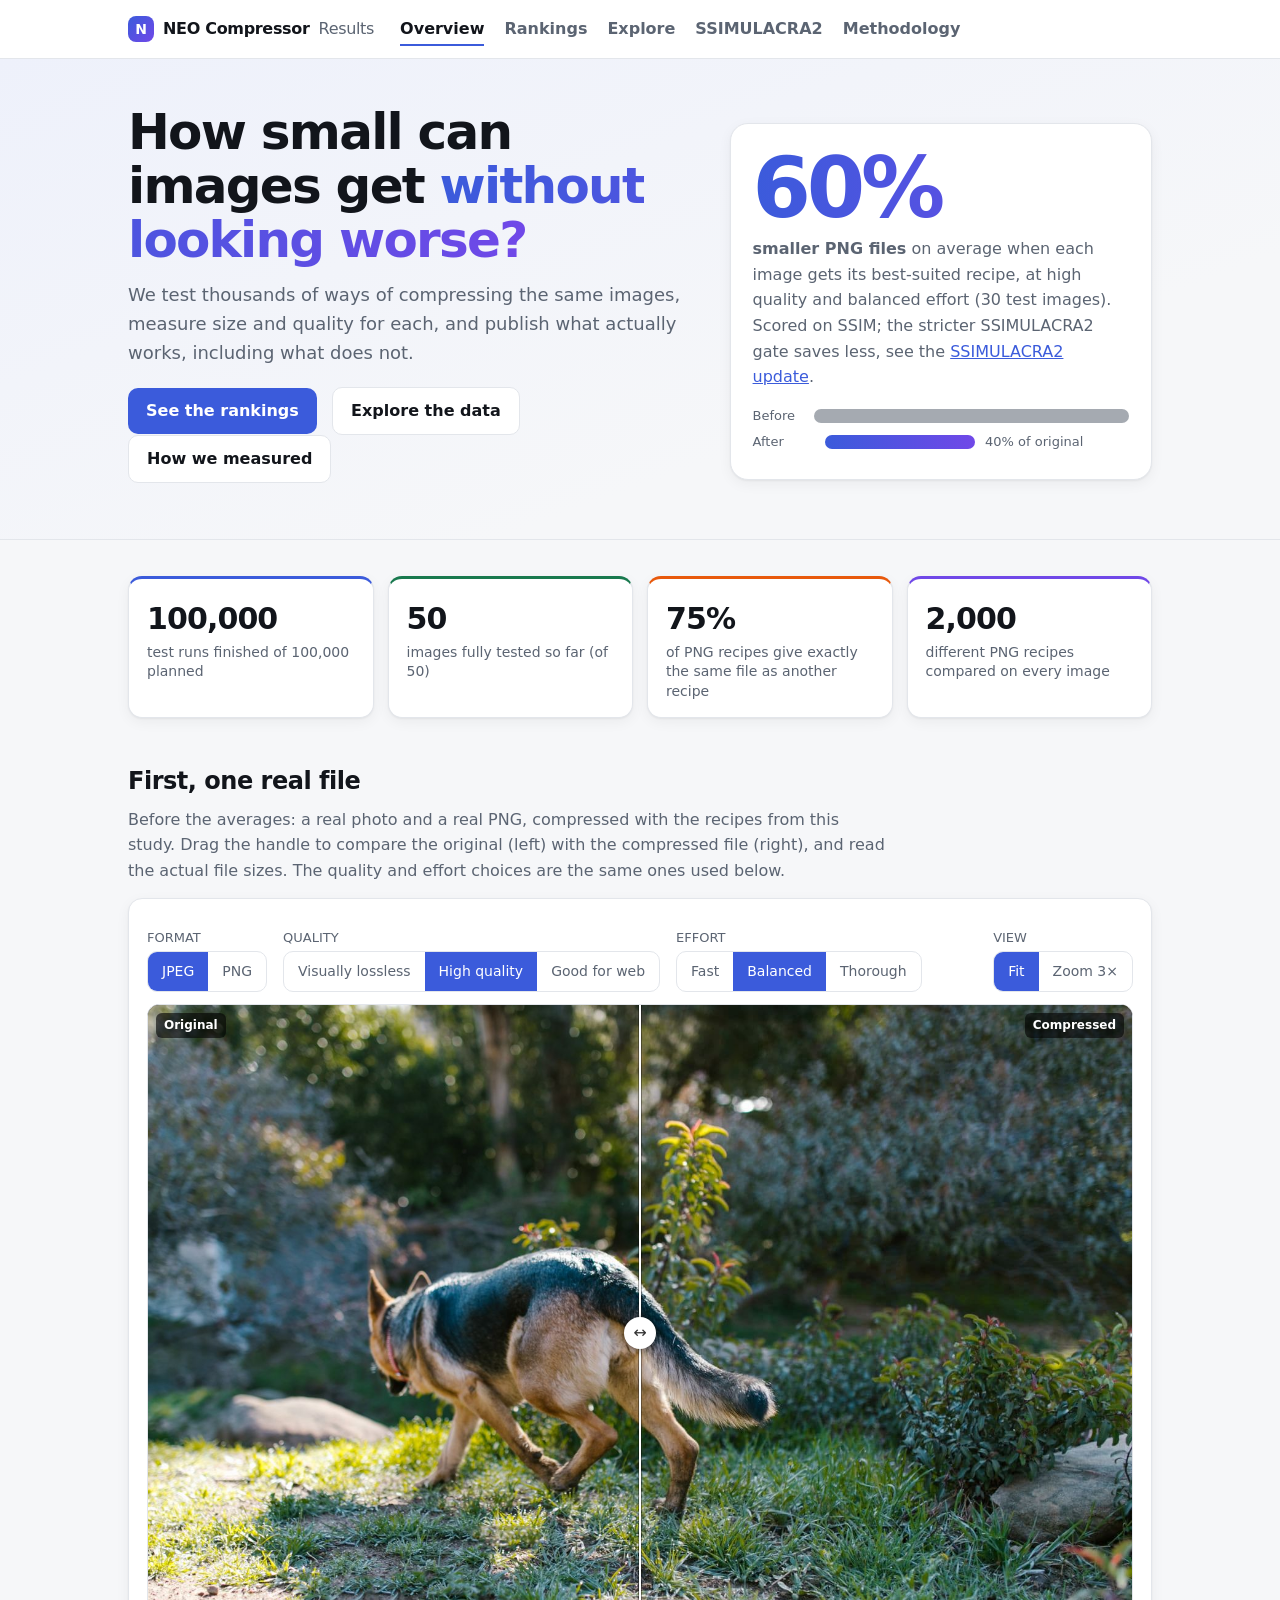
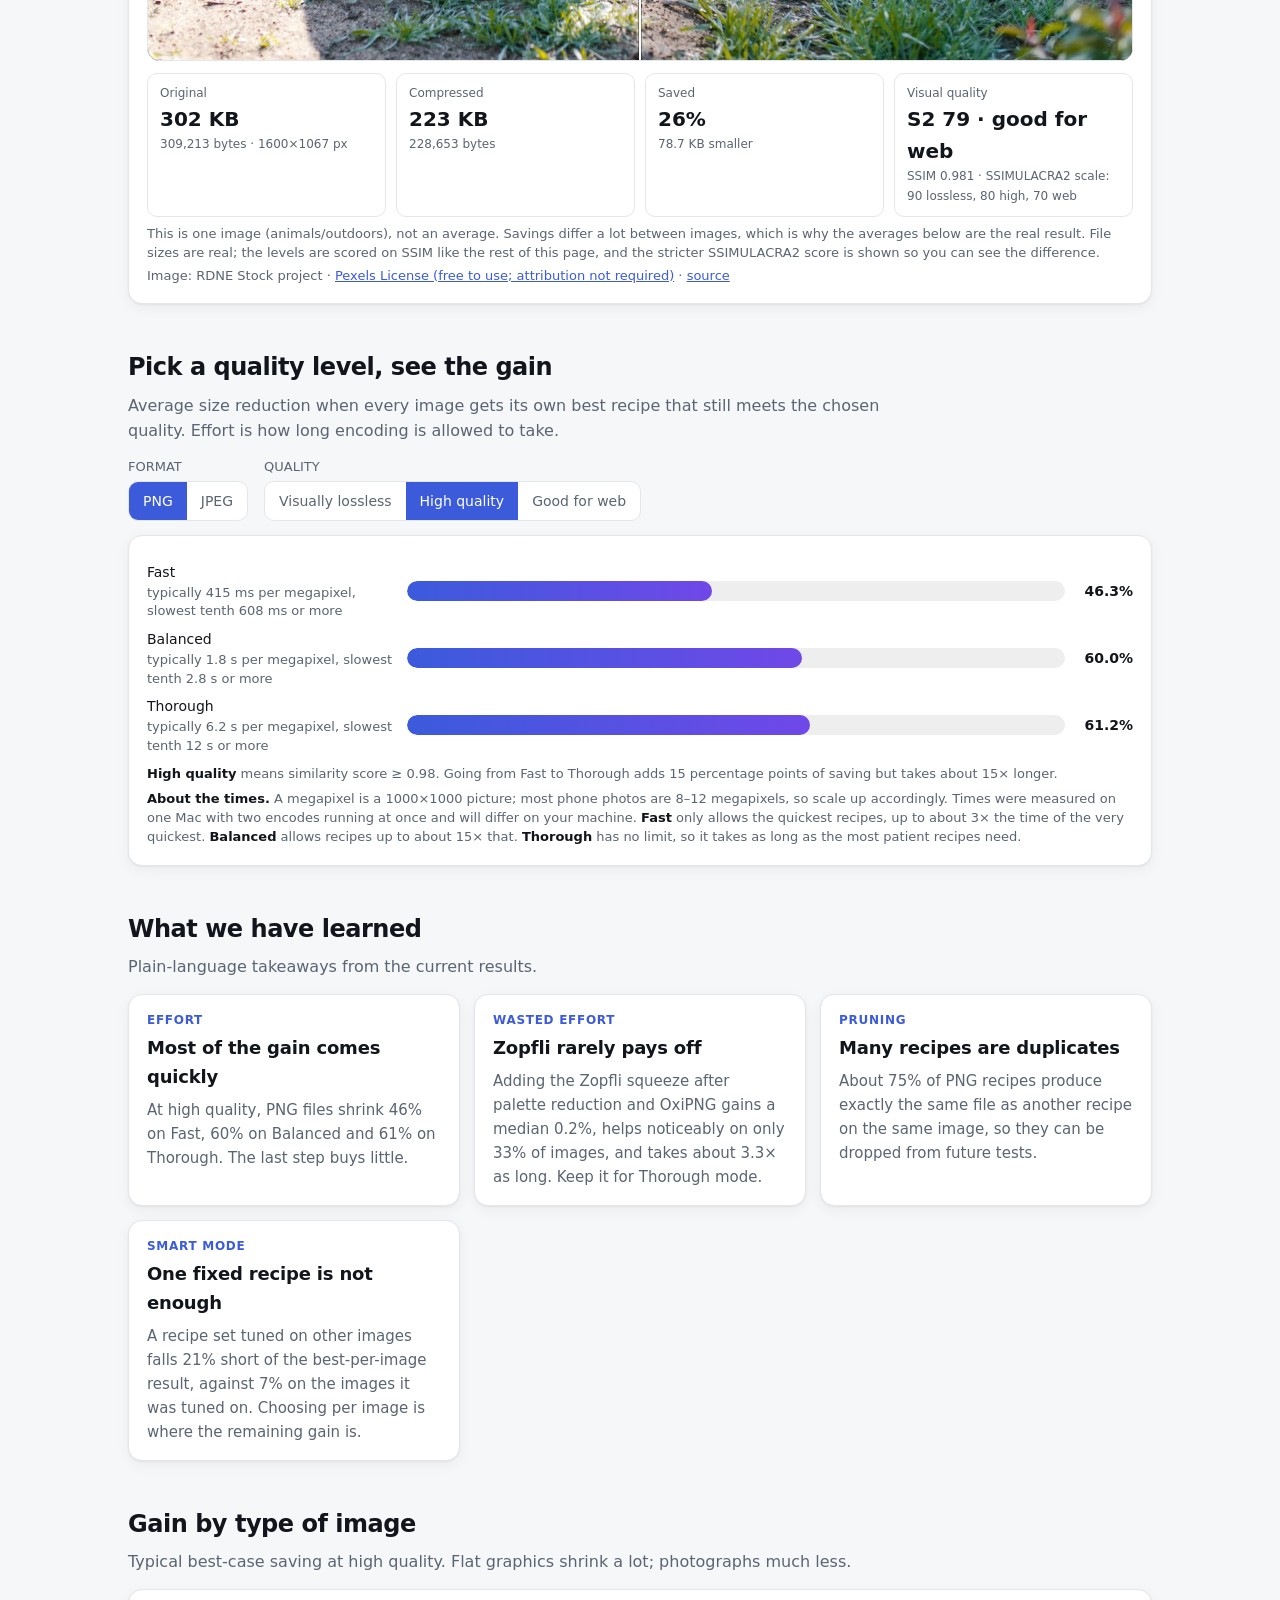
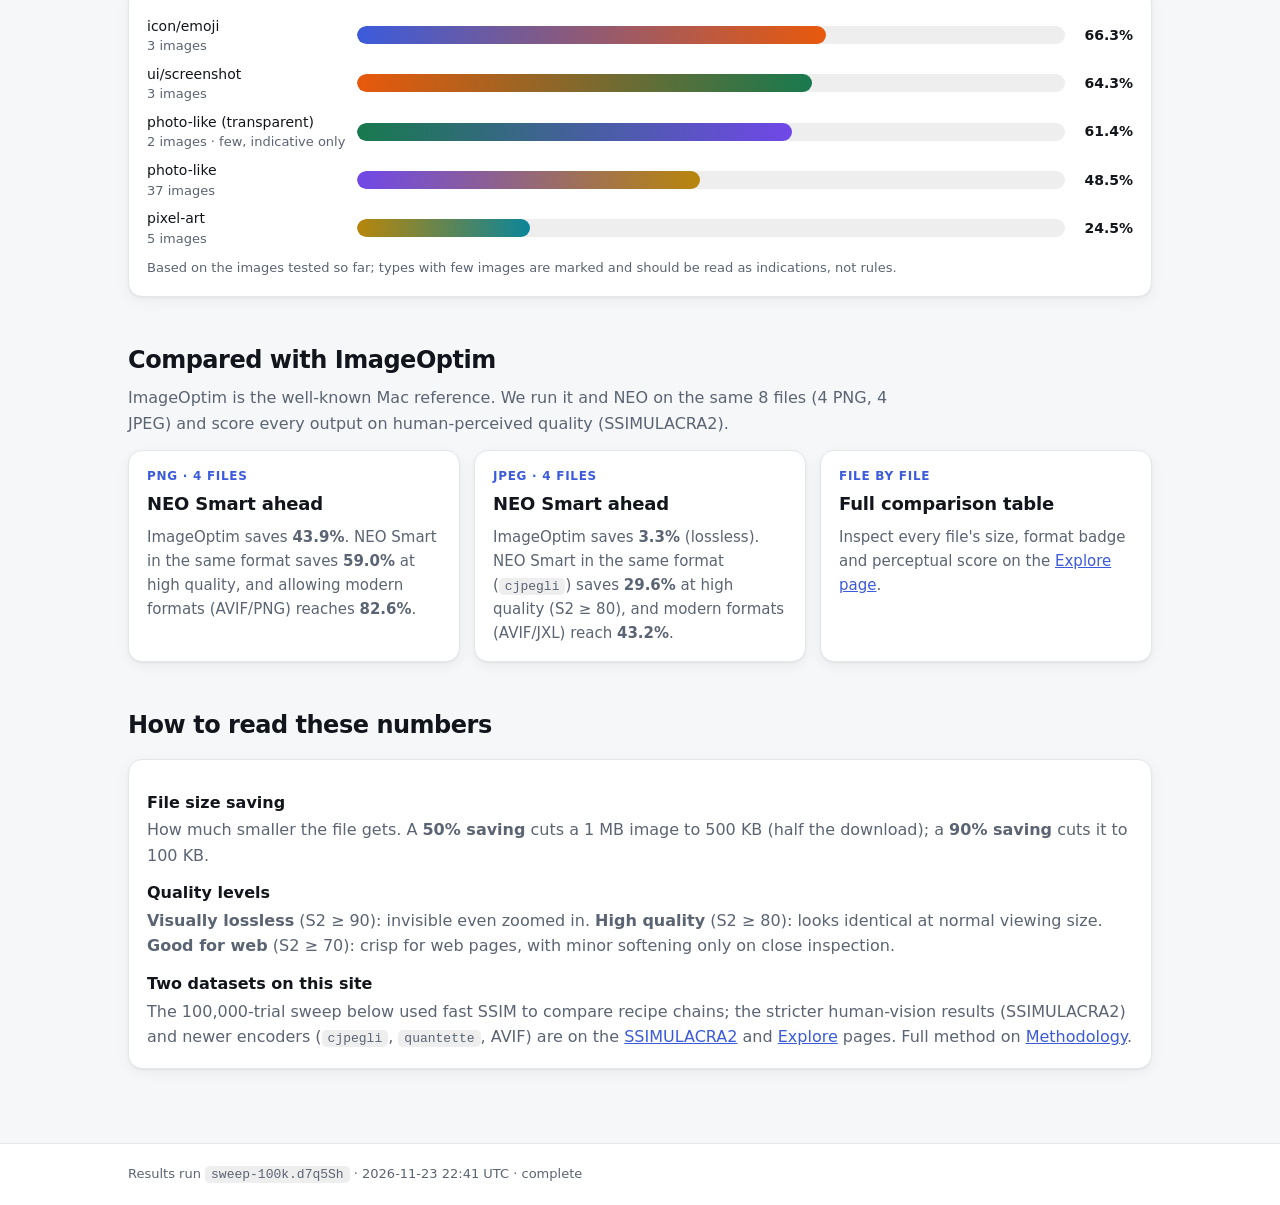
==== commit 2298bab1: "Update results site (2026-11-23)" ====
--- a/docs/index.html
+++ b/docs/index.html
@@ -18,7 +18,7 @@
 <meta name="twitter:image" content="https://alfatreze.github.io/neo-encoder-releases/assets/og.png">
 <meta name="theme-color" content="#3b5bdb">
 <link rel="icon" href="data:image/svg+xml,%3Csvg xmlns='http://www.w3.org/2000/svg' viewBox='0 0 32 32'%3E%3Crect width='32' height='32' rx='8' fill='%233b5bdb'/%3E%3Ctext x='16' y='23' font-size='20' font-family='Arial' font-weight='700' text-anchor='middle' fill='white'%3EN%3C/text%3E%3C/svg%3E">
-<link rel="stylesheet" href="assets/style.css?v=20261123"></head>
+<link rel="stylesheet" href="assets/style.css?v=20261123b"></head>
 <body>
 <section class="hero"><div class="wrap">
 <div>
@@ -68,26 +68,15 @@
 <div class="panel"><div id="bytype"></div><p class="note" style="margin:10px 0 0">Based on the images tested so far; types with few images are marked and should be read as indications, not rules.</p></div>
 
 <h2>Compared with ImageOptim</h2>
-<p class="sub">ImageOptim is the well-known reference. We run it, and NEO's equivalent recipes, on the same files.</p>
+<p class="sub">ImageOptim is the well-known Mac reference. We run it and NEO on the same 8 files (4 PNG, 4 JPEG) and score every output on human-perceived quality (SSIMULACRA2).</p>
 <div class="findings" id="north"></div>
 
-<h2>How to read these results</h2>
+<h2>How to read these numbers</h2>
 <dl class="gloss panel">
-<dt>Saving</dt><dd>How much smaller the file gets compared with the original. 65% saving means the new file is 35% of the original size.</dd>
-<dt>Quality levels</dt><dd><b>Visually lossless</b>: differences are essentially invisible. <b>High quality</b>: very hard to spot at normal size. <b>Good for web</b>: fine for most pages, small differences on close inspection.</dd>
-<dt>Effort</dt><dd>How long each image may take to compress. <b>Fast</b> uses only quick settings, <b>Balanced</b> allows moderately slow ones, <b>Thorough</b> tries everything and can take many times longer for a small extra gain. Real times per megapixel are shown beside each level.</dd>
-<dt>Recipe and chain</dt><dd>A recipe is an ordered chain of steps such as palette reduction, OxiPNG repacking and Zopfli squeezing. Order and settings both matter.</dd>
+<dt>File size saving</dt><dd>How much smaller the file gets. A <b>50% saving</b> cuts a 1 MB image to 500 KB (half the download); a <b>90% saving</b> cuts it to 100 KB.</dd>
+<dt>Quality levels</dt><dd><b>Visually lossless</b> (S2 ≥ 90): invisible even zoomed in. <b>High quality</b> (S2 ≥ 80): looks identical at normal viewing size. <b>Good for web</b> (S2 ≥ 70): crisp for web pages, with minor softening only on close inspection.</dd>
+<dt>Two datasets on this site</dt><dd>The 100,000-trial sweep below used fast SSIM to compare recipe chains; the stricter human-vision results (SSIMULACRA2) and newer encoders (<code>cjpegli</code>, <code>quantette</code>, AVIF) are on the <a href="gated.html">SSIMULACRA2</a> and <a href="explore.html#north">Explore</a> pages. Full method on <a href="methodology.html">Methodology</a>.</dd>
 </dl>
-<p class="note"><b>Technical note.</b> Quality is judged today with NEO's own SSIM score (8×8 luma blocks, transparent images checked over black and white). The levels above are SSIM ≥ 0.995, ≥ 0.98 and ≥ 0.95. SSIM is a general similarity score but it saturates near the top, so finalists are being re-scored with SSIMULACRA2, a perceptual metric, and the pages will switch to it when that is finished.</p>
-
-<h2>How the results are produced</h2>
-<ol class="steps">
-<li><b>A fixed set of images.</b> Public-licence photos, UI screenshots, icons and pixel art.</li>
-<li><b>Thousands of recipes.</b> Each image goes through every recipe; size, time and quality are recorded.</li>
-<li><b>Best that meets the bar.</b> For each quality level, the smallest result that still passes wins.</li>
-<li><b>Tested on unseen images.</b> Recipes picked on some images are checked on others, to avoid flattering results.</li>
-<li><b>Cross-checked.</b> Finalists are re-scored with a second metric and compared with ImageOptim.</li>
-</ol>
 </div></main>
 <footer><div class="wrap" id="foot"></div></footer>
 <script src="assets/common.js"></script>
@@ -137,12 +126,15 @@
  bars($('#bytype'),rows.map((r,i)=>({label:r.t,sub:`${r.n} image${r.n>1?'s':''}${r.n<3?' · few, indicative only':''}`,v:r.v,color:`linear-gradient(90deg,${col(i)},${col(i+1)})`})),{label:200,h:18})}
 // north
 if(ns){const mean=a=>a.reduce((x,y)=>x+y,0)/a.length;const out=[];
- ['PNG','JPEG'].forEach(f=>{const s=ns.filter(r=>r.format===f&&r.app&&r['neo-lossy']);if(!s.length)return;
-  const a=mean(s.map(r=>r.app.saving)),n=mean(s.map(r=>r['neo-lossy'].saving));
-  const verdict=Math.abs(a-n)<0.01?'On par':n>a?'NEO ahead':'ImageOptim ahead';
-  const why=f==='JPEG'?'Both leave these JPEGs almost untouched because they are already compressed. A test set with higher-quality JPEGs is needed.':'Close, but the two produce slightly different pictures because they use different builds of the same palette tool.';
-  out.push(`<div class="finding"><div class="k">${f} · ${s.length} files</div><h3>${verdict}</h3><p>ImageOptim saves ${pct(a)}, NEO's matching recipe ${pct(n)}. ${why}</p></div>`)});
- $('#north').innerHTML=out.join('')+`<div class="finding"><div class="k">Details</div><h3>Per-file numbers</h3><p>See the file-by-file comparison on the <a href="explore.html#north">Explore page</a>.</p></div>`}
+ ['PNG','JPEG'].forEach(f=>{const s=ns.filter(r=>r.format===f&&r.app);if(!s.length)return;
+  const a=mean(s.map(r=>r.app.saving));
+  const same=s.every(r=>r['neo-smart-same'])?mean(s.map(r=>r['neo-smart-same'].saving)):null;
+  const auto=s.every(r=>r['neo-smart-auto'])?mean(s.map(r=>r['neo-smart-auto'].saving)):null;
+  const body=f==='PNG'
+   ?`ImageOptim saves <b>${pct(a)}</b>. NEO Smart in the same format saves <b>${pct(same)}</b> at high quality, and allowing modern formats (AVIF/PNG) reaches <b>${pct(auto)}</b>.`
+   :`ImageOptim saves <b>${pct(a)}</b> (lossless). NEO Smart in the same format (<code>cjpegli</code>) saves <b>${pct(same)}</b> at high quality (S2 ≥ 80), and modern formats (AVIF/JXL) reach <b>${pct(auto)}</b>.`;
+  out.push(`<div class="finding"><div class="k">${f} · ${s.length} files</div><h3>${same!=null&&same>a+0.02?'NEO Smart ahead':'On par'}</h3><p>${body}</p></div>`)});
+ $('#north').innerHTML=out.join('')+`<div class="finding"><div class="k">File by file</div><h3>Full comparison table</h3><p>Inspect every file's size, format badge and perceptual score on the <a href="explore.html#north">Explore page</a>.</p></div>`}
 })();
 
 // Real worked example: actual files, actual sizes, drag to compare.
@@ -150,7 +142,6 @@
 const ex=await data('examples');if(!ex||!ex.examples.length){$('#ex').hidden=true;return}
 const Q=[['visually-lossless','Visually lossless'],['high','High quality'],['good','Good for web']],E=[['fast','Fast'],['balanced','Balanced'],['max','Thorough']];
 const st={fmt:ex.examples[0].format,q:'high',e:'balanced',zoom:false,pos:50};
-const kb=n=>n>=1048576?(n/1048576).toFixed(2)+' MB':(n/1024).toFixed(n>=102400?0:1)+' KB';
 const full=n=>Number(n).toLocaleString('en')+' bytes';
 const seg=(id,items,key)=>{$(id).innerHTML=items.map(([v,l])=>`<button aria-pressed="${st[key]===v}" data-v="${v}">${l}</button>`).join('');
   $$(id+' button').forEach(b=>b.onclick=()=>{st[key]=b.dataset.v;draw()})};
@@ -167,9 +158,9 @@
   $('#ex-rl').textContent=c.kept?'Kept the original':'Compressed';
   $('#ex-stats').innerHTML=[
     ['Original',kb(x.originalBytes),full(x.originalBytes)+` · ${x.width}×${x.height} px`],
-    ['Compressed',kb(c.kept?x.originalBytes:c.bytes),c.kept?'No recipe met this level at this effort, so the file is left as it is.':full(c.bytes)],
-    ['Saved',c.kept?'0%':pct(saved,0),c.kept?'':`${kb(x.originalBytes-c.bytes)} less`],
-    ['Scores',c.kept?'–':`SSIM ${c.ssim.toFixed(3)}`,c.kept?'':`SSIMULACRA2 ${c.s2.toFixed(0)} (the stricter score; the three levels map to 90, 80 and 70)`]
+    ['Compressed',kb(c.kept?x.originalBytes:c.bytes),c.kept?'Safely kept original: no fast recipe met this quality bar.':full(c.bytes)],
+    ['Saved',c.kept?'0%':pct(saved,0),c.kept?'No quality trade-off taken':`${kb(x.originalBytes-c.bytes)} smaller`],
+    ['Visual quality',c.kept?'Identical':`S2 ${c.s2.toFixed(0)} · ${s2Label(c.s2)}`,c.kept?'Exact original pixels':`SSIM ${c.ssim.toFixed(3)} · SSIMULACRA2 scale: 90 lossless, 80 high, 70 web`]
   ].map(r=>`<div class="st"><div class="l">${r[0]}</div><div class="v">${esc(r[1])}</div><div class="l">${esc(r[2])}</div></div>`).join('');
   $('#ex-note').textContent=`This is one image (${x.title}), not an average. Savings differ a lot between images, which is why the averages below are the real result. File sizes are real; the levels are scored on SSIM like the rest of this page, and the stricter SSIMULACRA2 score is shown so you can see the difference.`;
   $('#ex-credit').innerHTML=`Image: ${esc(x.credit||x.title)} · ${x.license_url?`<a href="${esc(x.license_url)}" rel="noopener">${esc(x.license)}</a>`:esc(x.license)}${x.source_url?` · <a href="${esc(x.source_url)}" rel="noopener">source</a>`:''}`;
--- a/docs/assets/style.css
+++ b/docs/assets/style.css
@@ -49,7 +49,10 @@
 th,td{text-align:left;padding:9px 10px;border-bottom:1px solid var(--line);vertical-align:top}
 th{font-weight:650;color:var(--muted);white-space:nowrap;font-size:13px}td.num,th.num{text-align:right;font-variant-numeric:tabular-nums}
 tbody tr:hover{background:color-mix(in srgb,var(--accent) 5%,transparent)}
-.scroll{overflow-x:auto}
+.scroll{overflow-x:auto;container-type:inline-size}
+.scroll:focus-visible{outline:3px solid var(--accent);outline-offset:2px}
+.scroll thead th{position:sticky;top:0;background:var(--panel);z-index:1}
+.fmt-badge{display:inline-block;padding:1px 6px;border-radius:5px;font-size:11px;font-weight:700;letter-spacing:.04em;text-transform:uppercase;background:var(--soft);color:var(--accent);margin-left:5px;vertical-align:1px}
 .controls{display:flex;flex-wrap:wrap;gap:10px 16px;margin:12px 0}
 label.f{display:flex;flex-direction:column;font-size:12px;color:var(--muted);gap:4px;font-weight:600;text-transform:uppercase;letter-spacing:.04em}
 select,input[type=search]{font:inherit;font-size:15px;text-transform:none;letter-spacing:0;font-weight:400;padding:8px 10px;border:1px solid var(--line);border-radius:9px;background:var(--panel);color:var(--ink);min-width:160px}
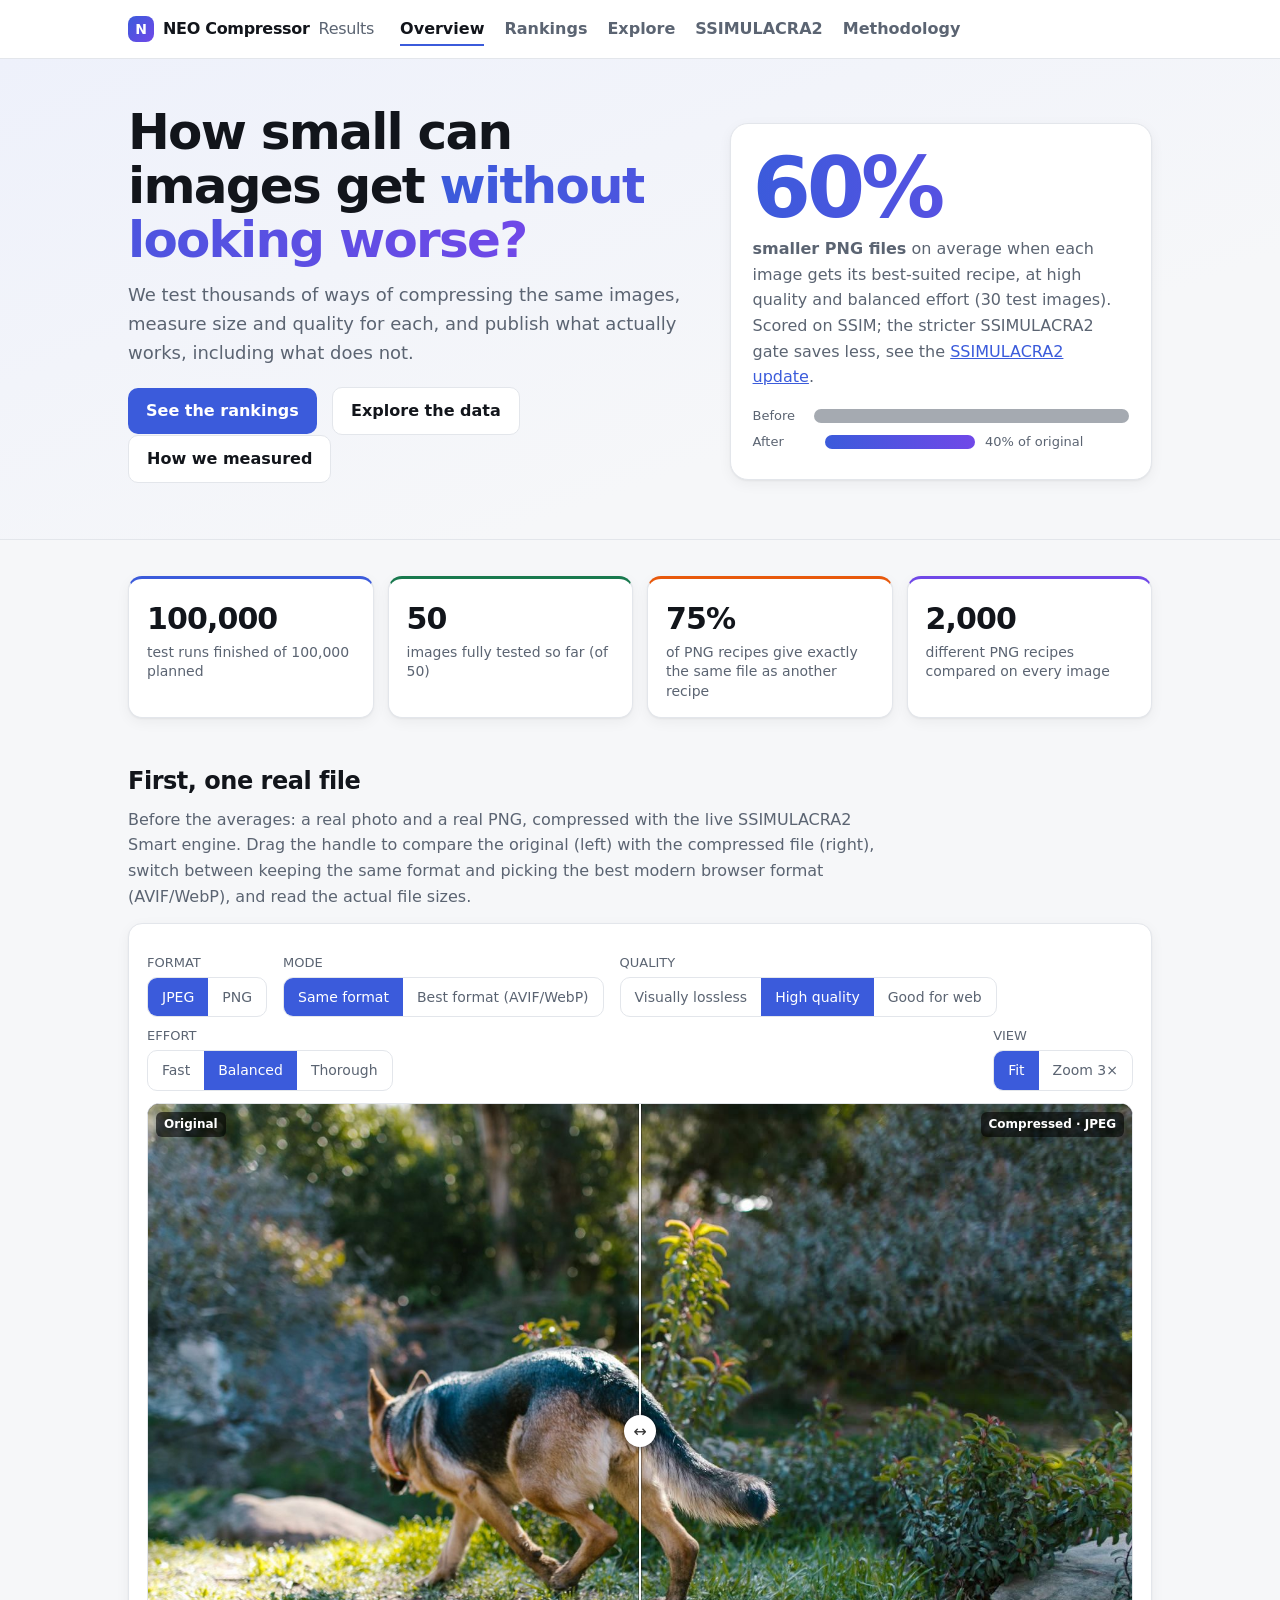
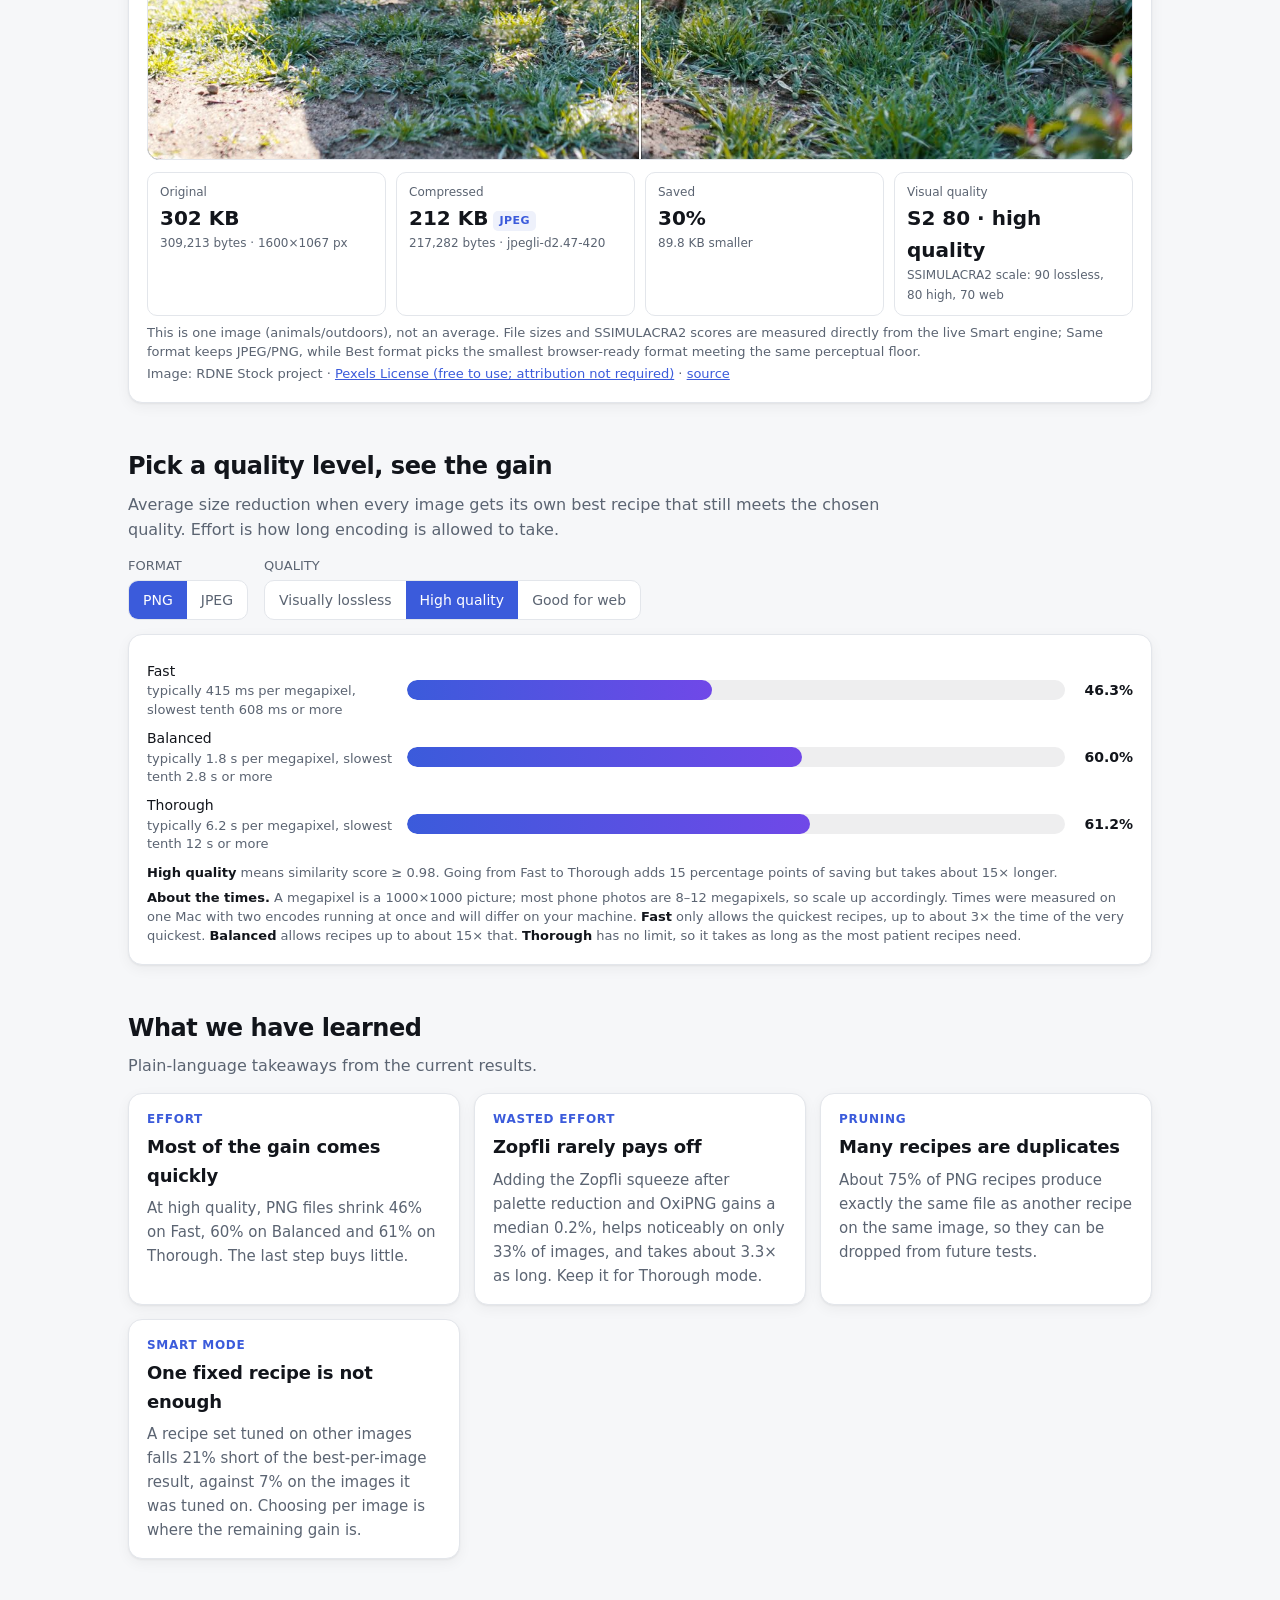
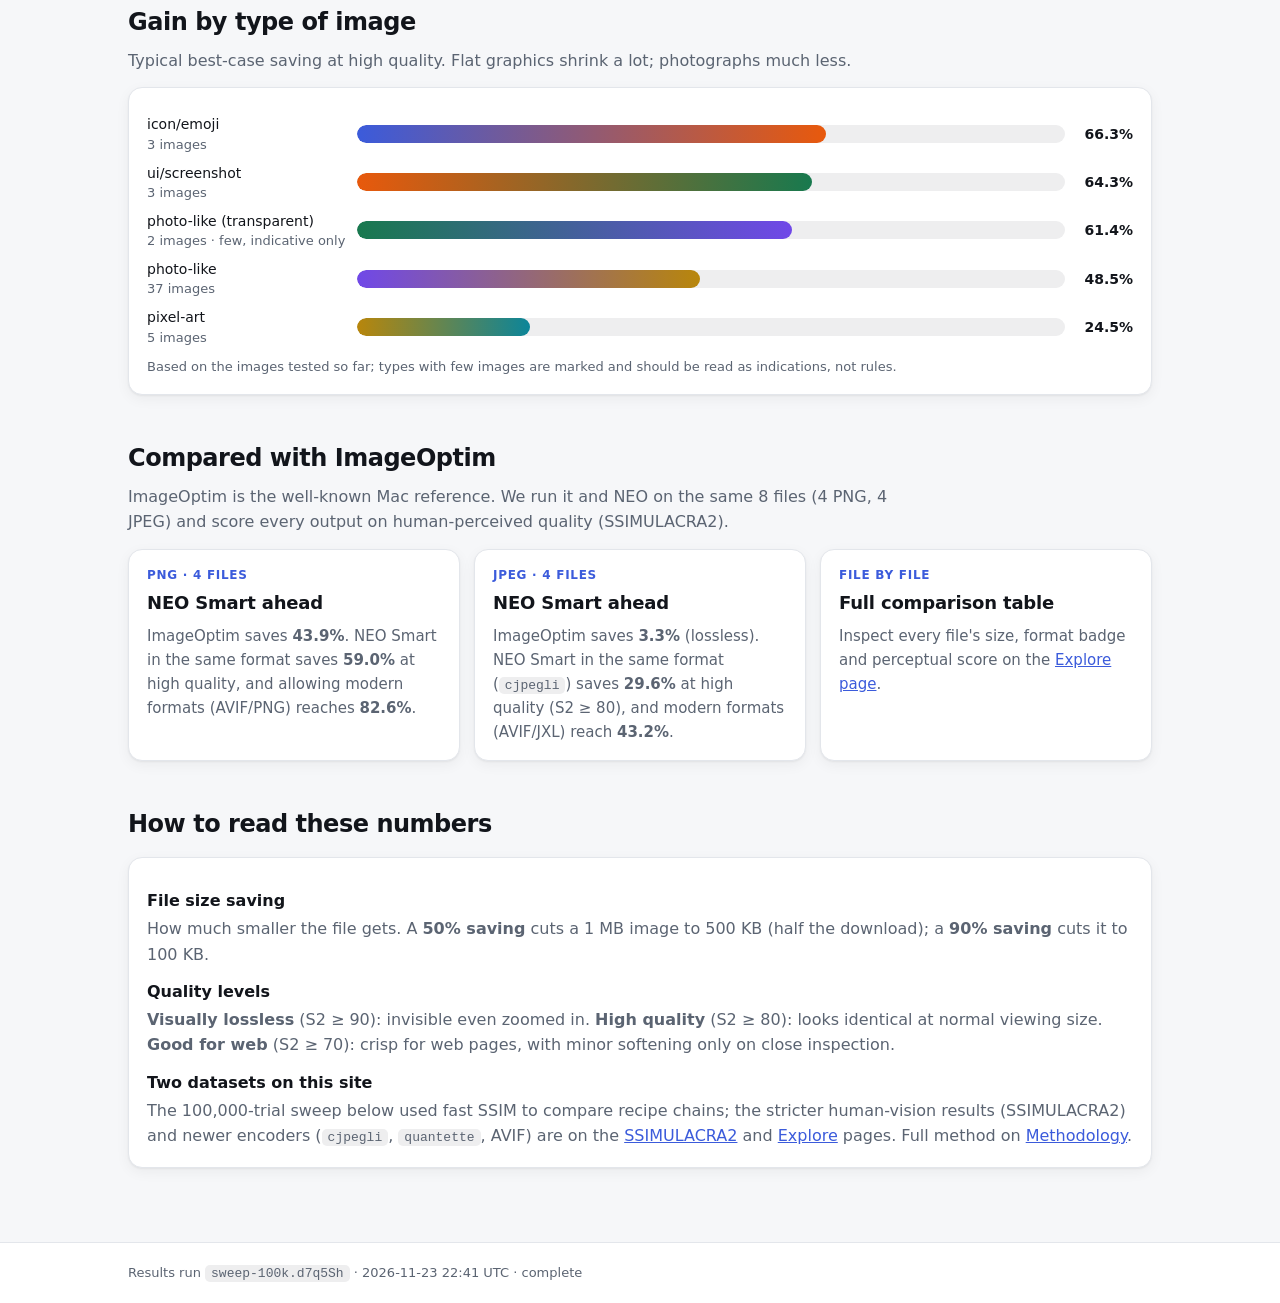
==== commit 1138fc84: "Update results site (2026-11-23)" ====
--- a/docs/index.html
+++ b/docs/index.html
@@ -33,10 +33,11 @@
 <div class="cards" id="cards"></div>
 
 <h2>First, one real file</h2>
-<p class="sub">Before the averages: a real photo and a real PNG, compressed with the recipes from this study. Drag the handle to compare the original (left) with the compressed file (right), and read the actual file sizes. The quality and effort choices are the same ones used below.</p>
+<p class="sub">Before the averages: a real photo and a real PNG, compressed with the live SSIMULACRA2 Smart engine. Drag the handle to compare the original (left) with the compressed file (right), switch between keeping the same format and picking the best modern browser format (AVIF/WebP), and read the actual file sizes.</p>
 <div class="panel" id="ex">
 <div class="controls" style="align-items:end">
 <div><div class="note" style="margin-bottom:4px">FORMAT</div><div class="seg" id="ex-fmt"></div></div>
+<div><div class="note" style="margin-bottom:4px">MODE</div><div class="seg" id="ex-m"></div></div>
 <div><div class="note" style="margin-bottom:4px">QUALITY</div><div class="seg" id="ex-q"></div></div>
 <div><div class="note" style="margin-bottom:4px">EFFORT</div><div class="seg" id="ex-e"></div></div>
 <div style="margin-left:auto"><div class="note" style="margin-bottom:4px">VIEW</div><div class="seg" id="ex-z"></div></div>
@@ -140,29 +141,31 @@
 // Real worked example: actual files, actual sizes, drag to compare.
 (async()=>{
 const ex=await data('examples');if(!ex||!ex.examples.length){$('#ex').hidden=true;return}
-const Q=[['visually-lossless','Visually lossless'],['high','High quality'],['good','Good for web']],E=[['fast','Fast'],['balanced','Balanced'],['max','Thorough']];
-const st={fmt:ex.examples[0].format,q:'high',e:'balanced',zoom:false,pos:50};
+const M=[['same','Same format'],['auto','Best format (AVIF/WebP)']],Q=[['visually-lossless','Visually lossless'],['high','High quality'],['good','Good for web']],E=[['fast','Fast'],['balanced','Balanced'],['max','Thorough']];
+const st={fmt:ex.examples[0].format,mode:'same',q:'high',e:'balanced',zoom:false,pos:50};
 const full=n=>Number(n).toLocaleString('en')+' bytes';
 const seg=(id,items,key)=>{$(id).innerHTML=items.map(([v,l])=>`<button aria-pressed="${st[key]===v}" data-v="${v}">${l}</button>`).join('');
   $$(id+' button').forEach(b=>b.onclick=()=>{st[key]=b.dataset.v;draw()})};
 function setPos(p){st.pos=Math.max(0,Math.min(100,p));$('#ex-bwrap').style.clipPath=`inset(0 0 0 ${st.pos}%)`;$('#ex-h').style.left=st.pos+'%'}
 function draw(){
-  seg('#ex-fmt',[...new Set(ex.examples.map(x=>x.format))].map(f=>[f,f]),'fmt');seg('#ex-q',Q,'q');seg('#ex-e',E,'e');
+  seg('#ex-fmt',[...new Set(ex.examples.map(x=>x.format))].map(f=>[f,f]),'fmt');seg('#ex-m',M,'mode');seg('#ex-q',Q,'q');seg('#ex-e',E,'e');
   $('#ex-z').innerHTML=`<button aria-pressed="${!st.zoom}" data-z="0">Fit</button><button aria-pressed="${st.zoom}" data-z="1">Zoom 3×</button>`;
   $$('#ex-z button').forEach(b=>b.onclick=()=>{st.zoom=b.dataset.z==='1';$('#ex-in').style.transform=st.zoom?'scale(3)':'';draw()});
-  const x=ex.examples.find(e=>e.format===st.fmt),c=x.cells[st.q+'|'+st.e];
+  const x=ex.examples.find(e=>e.format===st.fmt),c=x.cells[st.mode+'|'+st.q+'|'+st.e]||x.cells[st.q+'|'+st.e];
+  const outFmt=(c.format||x.format).toUpperCase();
   $('#ex-a').src='examples/'+x.original;$('#ex-b').src='examples/'+(c.kept?x.original:c.file);
   $('#ex-cmp').style.aspectRatio=x.width+'/'+x.height;
   setPos(st.pos);
   const saved=c.kept?0:1-c.bytes/x.originalBytes;
-  $('#ex-rl').textContent=c.kept?'Kept the original':'Compressed';
+  $('#ex-rl').textContent=c.kept?'Kept the original':'Compressed · '+outFmt;
+  const badge=`<span class="fmt-badge">${esc(outFmt)}</span>`;
   $('#ex-stats').innerHTML=[
-    ['Original',kb(x.originalBytes),full(x.originalBytes)+` · ${x.width}×${x.height} px`],
-    ['Compressed',kb(c.kept?x.originalBytes:c.bytes),c.kept?'Safely kept original: no fast recipe met this quality bar.':full(c.bytes)],
-    ['Saved',c.kept?'0%':pct(saved,0),c.kept?'No quality trade-off taken':`${kb(x.originalBytes-c.bytes)} smaller`],
-    ['Visual quality',c.kept?'Identical':`S2 ${c.s2.toFixed(0)} · ${s2Label(c.s2)}`,c.kept?'Exact original pixels':`SSIM ${c.ssim.toFixed(3)} · SSIMULACRA2 scale: 90 lossless, 80 high, 70 web`]
-  ].map(r=>`<div class="st"><div class="l">${r[0]}</div><div class="v">${esc(r[1])}</div><div class="l">${esc(r[2])}</div></div>`).join('');
-  $('#ex-note').textContent=`This is one image (${x.title}), not an average. Savings differ a lot between images, which is why the averages below are the real result. File sizes are real; the levels are scored on SSIM like the rest of this page, and the stricter SSIMULACRA2 score is shown so you can see the difference.`;
+    ['Original',esc(kb(x.originalBytes)),esc(full(x.originalBytes)+` · ${x.width}×${x.height} px`)],
+    ['Compressed',esc(kb(c.kept?x.originalBytes:c.bytes))+badge,esc(c.kept?'Safely kept original: no recipe met this quality bar.':full(c.bytes)+(c.chosen?' · '+c.chosen:''))],
+    ['Saved',esc(c.kept?'0%':pct(saved,0)),esc(c.kept?'No quality trade-off taken':`${kb(x.originalBytes-c.bytes)} smaller`)],
+    ['Visual quality',esc(c.kept?'Identical':`S2 ${c.s2.toFixed(0)} · ${s2Label(c.s2)}`),esc(c.kept?'Exact original pixels':'SSIMULACRA2 scale: 90 lossless, 80 high, 70 web')]
+  ].map(r=>`<div class="st"><div class="l">${r[0]}</div><div class="v">${r[1]}</div><div class="l">${r[2]}</div></div>`).join('');
+  $('#ex-note').textContent=`This is one image (${x.title}), not an average. File sizes and SSIMULACRA2 scores are measured directly from the live Smart engine; Same format keeps JPEG/PNG, while Best format picks the smallest browser-ready format meeting the same perceptual floor.`;
   $('#ex-credit').innerHTML=`Image: ${esc(x.credit||x.title)} · ${x.license_url?`<a href="${esc(x.license_url)}" rel="noopener">${esc(x.license)}</a>`:esc(x.license)}${x.source_url?` · <a href="${esc(x.source_url)}" rel="noopener">source</a>`:''}`;
 }
 const cmp=$('#ex-cmp');let drag=false;
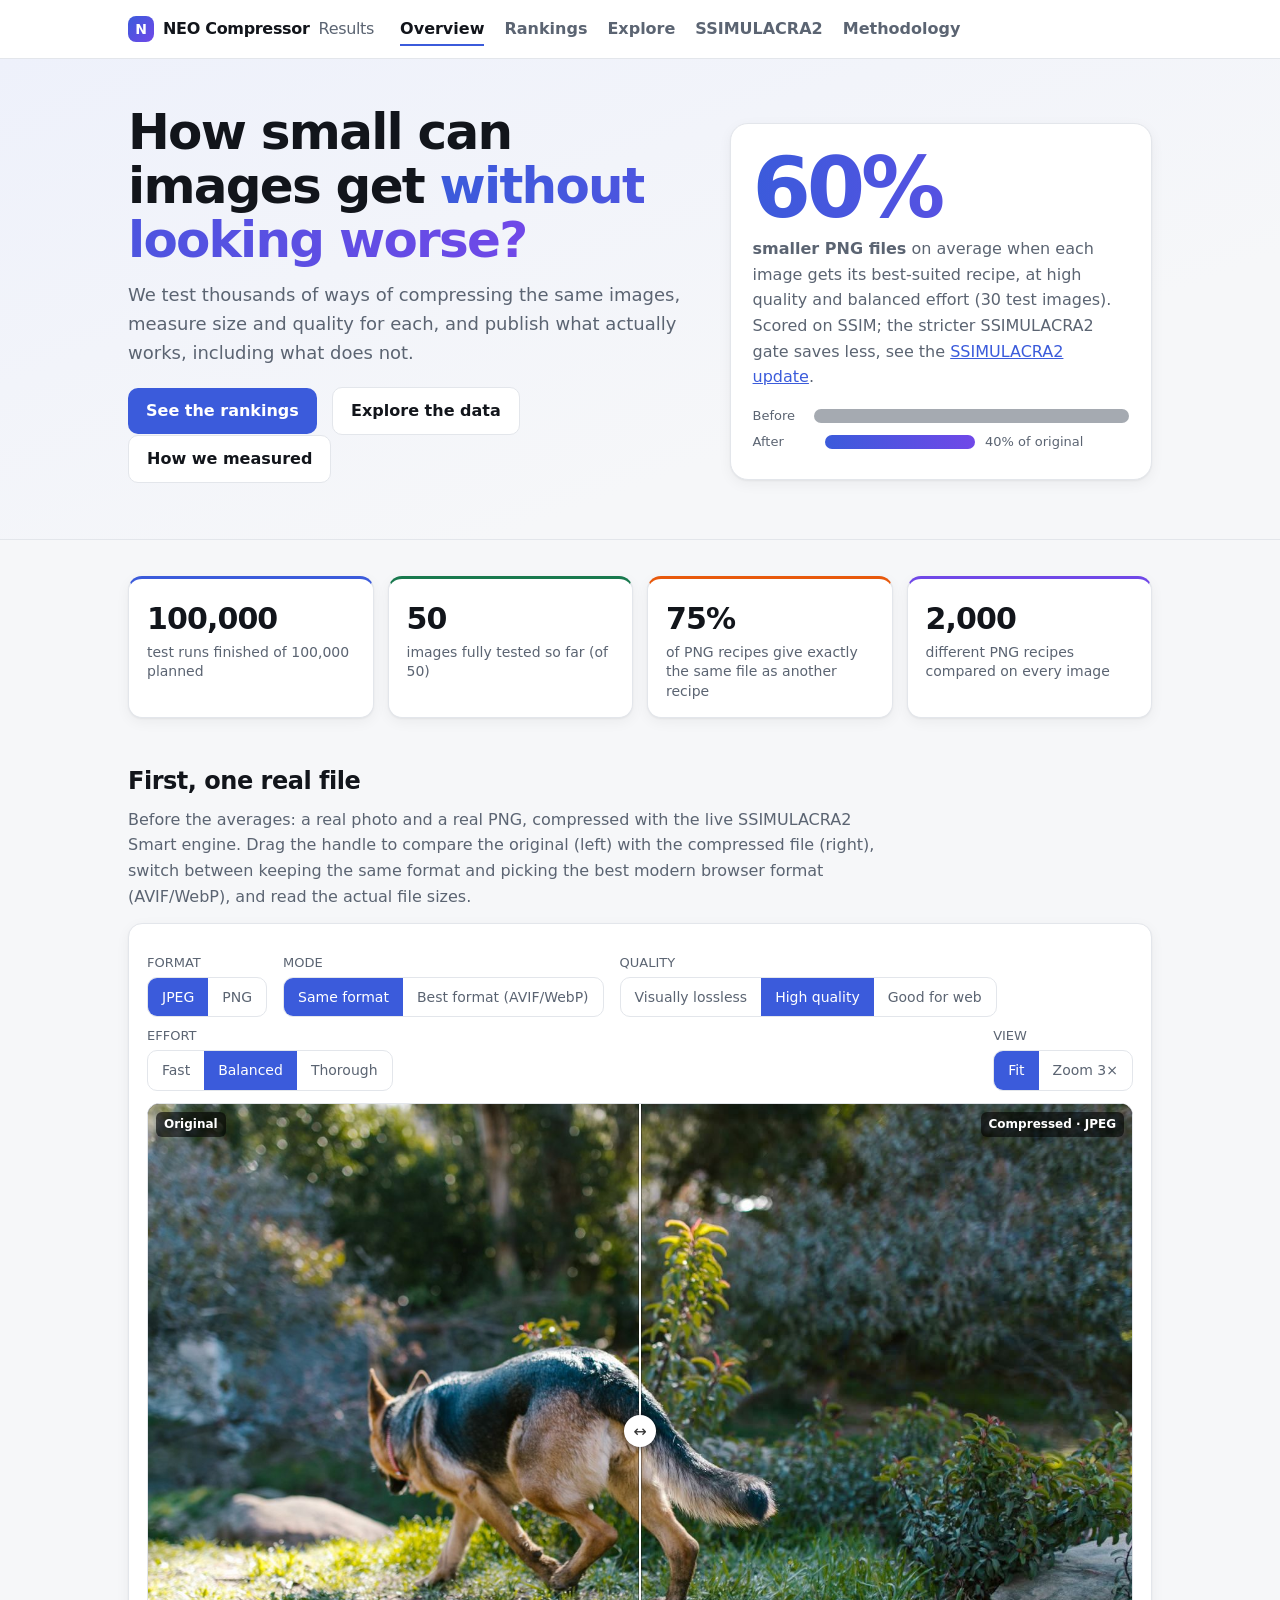
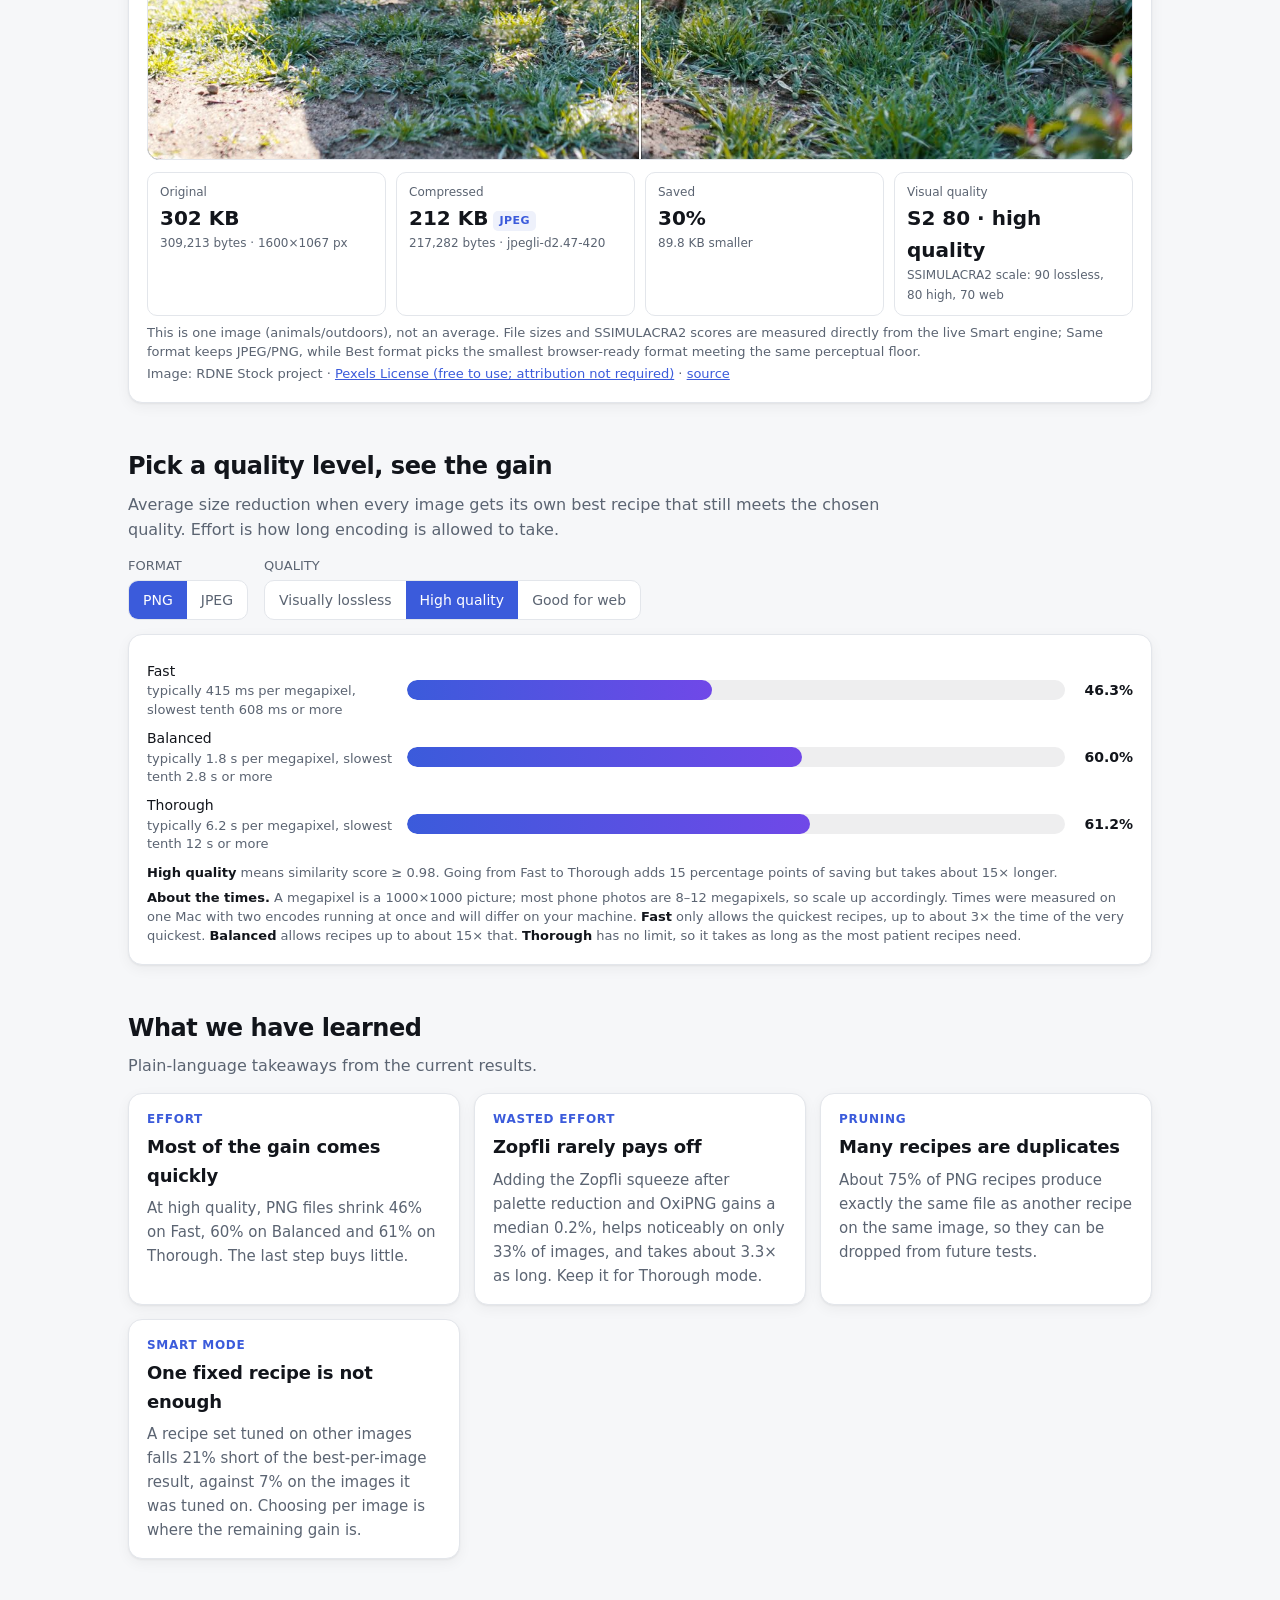
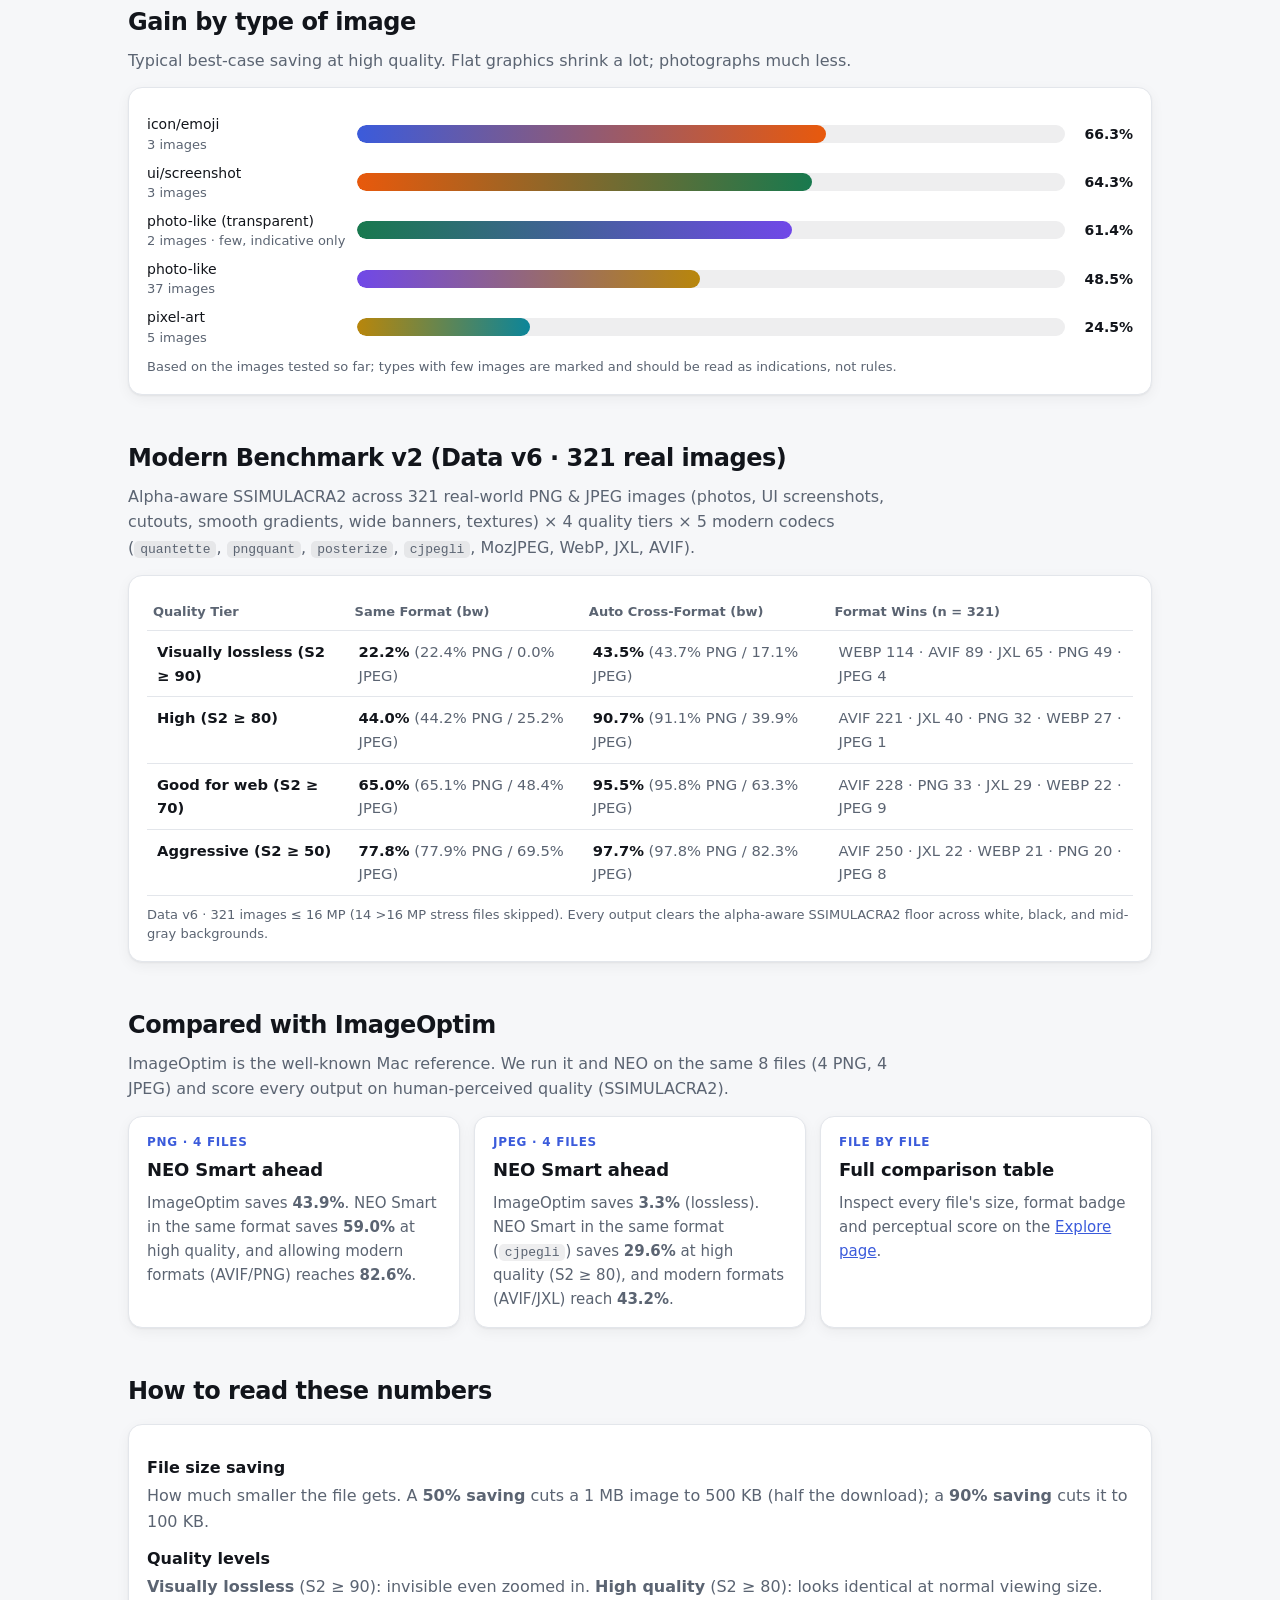
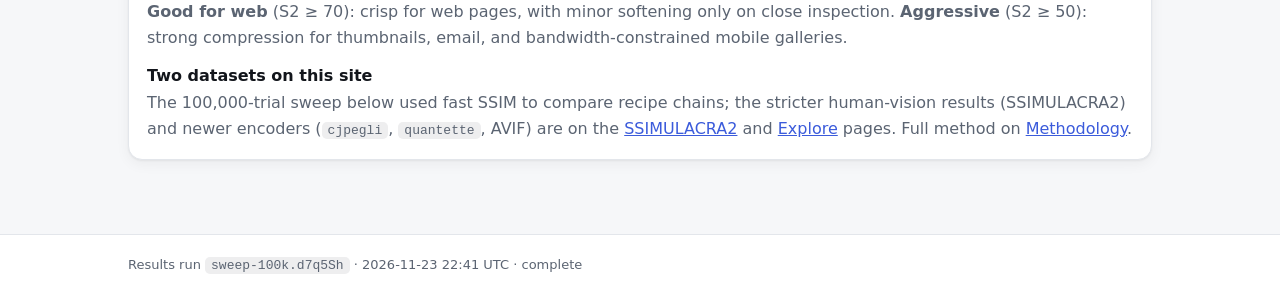
==== commit 941304d6: "Update results site (2026-11-24)" ====
--- a/docs/index.html
+++ b/docs/index.html
@@ -68,6 +68,10 @@
 <p class="sub">Typical best-case saving at high quality. Flat graphics shrink a lot; photographs much less.</p>
 <div class="panel"><div id="bytype"></div><p class="note" style="margin:10px 0 0">Based on the images tested so far; types with few images are marked and should be read as indications, not rules.</p></div>
 
+<h2>Modern Benchmark v2 (Data v6 · 321 real images)</h2>
+<p class="sub">Alpha-aware SSIMULACRA2 across 321 real-world PNG &amp; JPEG images (photos, UI screenshots, cutouts, smooth gradients, wide banners, textures) × 4 quality tiers × 5 modern codecs (<code>quantette</code>, <code>pngquant</code>, <code>posterize</code>, <code>cjpegli</code>, MozJPEG, WebP, JXL, AVIF).</p>
+<div class="panel" id="bench-v2"><span class="muted">Loading Benchmark v2…</span></div>
+
 <h2>Compared with ImageOptim</h2>
 <p class="sub">ImageOptim is the well-known Mac reference. We run it and NEO on the same 8 files (4 PNG, 4 JPEG) and score every output on human-perceived quality (SSIMULACRA2).</p>
 <div class="findings" id="north"></div>
@@ -75,7 +79,7 @@
 <h2>How to read these numbers</h2>
 <dl class="gloss panel">
 <dt>File size saving</dt><dd>How much smaller the file gets. A <b>50% saving</b> cuts a 1 MB image to 500 KB (half the download); a <b>90% saving</b> cuts it to 100 KB.</dd>
-<dt>Quality levels</dt><dd><b>Visually lossless</b> (S2 ≥ 90): invisible even zoomed in. <b>High quality</b> (S2 ≥ 80): looks identical at normal viewing size. <b>Good for web</b> (S2 ≥ 70): crisp for web pages, with minor softening only on close inspection.</dd>
+<dt>Quality levels</dt><dd><b>Visually lossless</b> (S2 ≥ 90): invisible even zoomed in. <b>High quality</b> (S2 ≥ 80): looks identical at normal viewing size. <b>Good for web</b> (S2 ≥ 70): crisp for web pages, with minor softening only on close inspection. <b>Aggressive</b> (S2 ≥ 50): strong compression for thumbnails, email, and bandwidth-constrained mobile galleries.</dd>
 <dt>Two datasets on this site</dt><dd>The 100,000-trial sweep below used fast SSIM to compare recipe chains; the stricter human-vision results (SSIMULACRA2) and newer encoders (<code>cjpegli</code>, <code>quantette</code>, AVIF) are on the <a href="gated.html">SSIMULACRA2</a> and <a href="explore.html#north">Explore</a> pages. Full method on <a href="methodology.html">Methodology</a>.</dd>
 </dl>
 </div></main>
@@ -84,7 +88,7 @@
 <script>
 chrome('index.html');
 (async()=>{
-const [meta,head,ns,chains,src]=await Promise.all([data('meta'),data('headline'),data('northstar'),data('chains'),data('sources')]);
+const [meta,head,ns,chains,src,bv2]=await Promise.all([data('meta'),data('headline'),data('northstar'),data('chains'),data('sources'),data('bench-v2')]);
 if(!meta){$('#cards').innerHTML='<div class="card">No data found. Run build_site_data.py.</div>';return}
 const cx=meta.complete||{};const srcDone=Object.values(cx).reduce((a,b)=>a+b,0);
 const find=(f,q,e)=>head?.[f]?.find(r=>r.quality===q&&r.effort===e);
@@ -125,6 +129,16 @@
 if(src){const g={};src.filter(s=>s.best_98!=null).forEach(s=>{(g[s.type]??=[]).push(s.best_98)});
  const rows=Object.entries(g).map(([t,a])=>({t,n:a.length,v:a.reduce((x,y)=>x+y,0)/a.length})).sort((a,b)=>b.v-a.v);
  bars($('#bytype'),rows.map((r,i)=>({label:r.t,sub:`${r.n} image${r.n>1?'s':''}${r.n<3?' · few, indicative only':''}`,v:r.v,color:`linear-gradient(90deg,${col(i)},${col(i+1)})`})),{label:200,h:18})}
+// bench-v2 (Data v6)
+if(bv2&&bv2.tiers){
+ const T=[['s2>=90','Visually lossless (S2 ≥ 90)'],['s2>=80','High (S2 ≥ 80)'],['s2>=70','Good for web (S2 ≥ 70)'],['s2>=50','Aggressive (S2 ≥ 50)']];
+ const rows=T.map(([k,lbl])=>{
+  const t=bv2.tiers[k];if(!t)return '';
+  const wins=Object.entries(t.formatWins||{}).sort((a,b)=>b[1]-a[1]).map(([f,n])=>`${f.toUpperCase()} ${n}`).join(' · ');
+  return `<tr><td><b>${esc(lbl)}</b></td><td><b>${t.allSameBwPct.toFixed(1)}%</b> <span class="muted">(${t.pngSameBwPct.toFixed(1)}% PNG / ${t.jpgSameBwPct.toFixed(1)}% JPEG)</span></td><td><b>${t.allAutoBwPct.toFixed(1)}%</b> <span class="muted">(${t.pngAutoBwPct.toFixed(1)}% PNG / ${t.jpgAutoBwPct.toFixed(1)}% JPEG)</span></td><td class="muted">${esc(wins)}</td></tr>`;
+ }).join('');
+ $('#bench-v2').innerHTML=`<div style="overflow-x:auto"><table style="width:100%;border-collapse:collapse;font-size:.92rem"><thead><tr style="text-align:left;border-bottom:1px solid var(--border)"><th style="padding:8px 6px">Quality Tier</th><th style="padding:8px 6px">Same Format (bw)</th><th style="padding:8px 6px">Auto Cross-Format (bw)</th><th style="padding:8px 6px">Format Wins (n = ${num(bv2.corpus?.evaluated||321)})</th></tr></thead><tbody>${rows}</tbody></table></div><p class="note" style="margin:10px 0 0">Data v${bv2.dataVersion||6} · ${num(bv2.corpus?.evaluated||321)} images ≤ 16 MP (${bv2.corpus?.skippedOver16Mp||14} &gt;16 MP stress files skipped). Every output clears the alpha-aware SSIMULACRA2 floor across white, black, and mid-gray backgrounds.</p>`;
+}
 // north
 if(ns){const mean=a=>a.reduce((x,y)=>x+y,0)/a.length;const out=[];
  ['PNG','JPEG'].forEach(f=>{const s=ns.filter(r=>r.format===f&&r.app);if(!s.length)return;
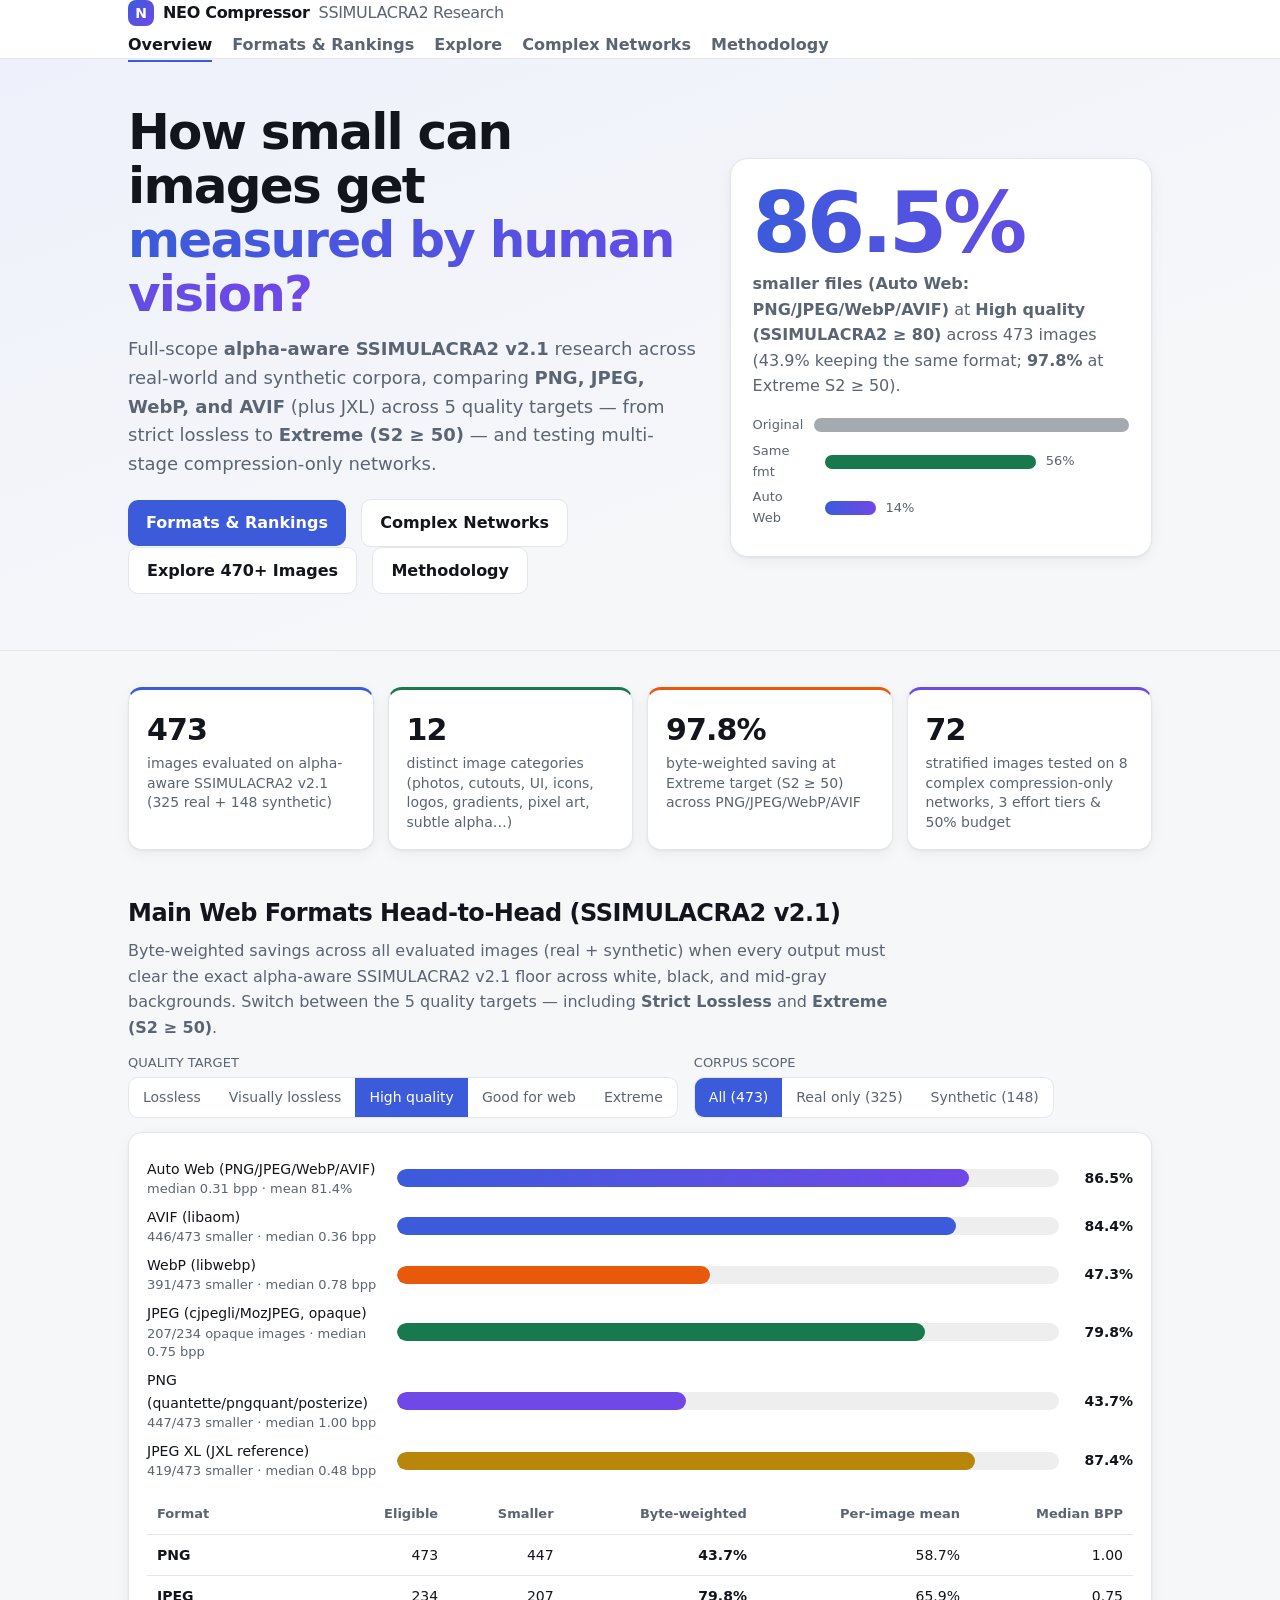
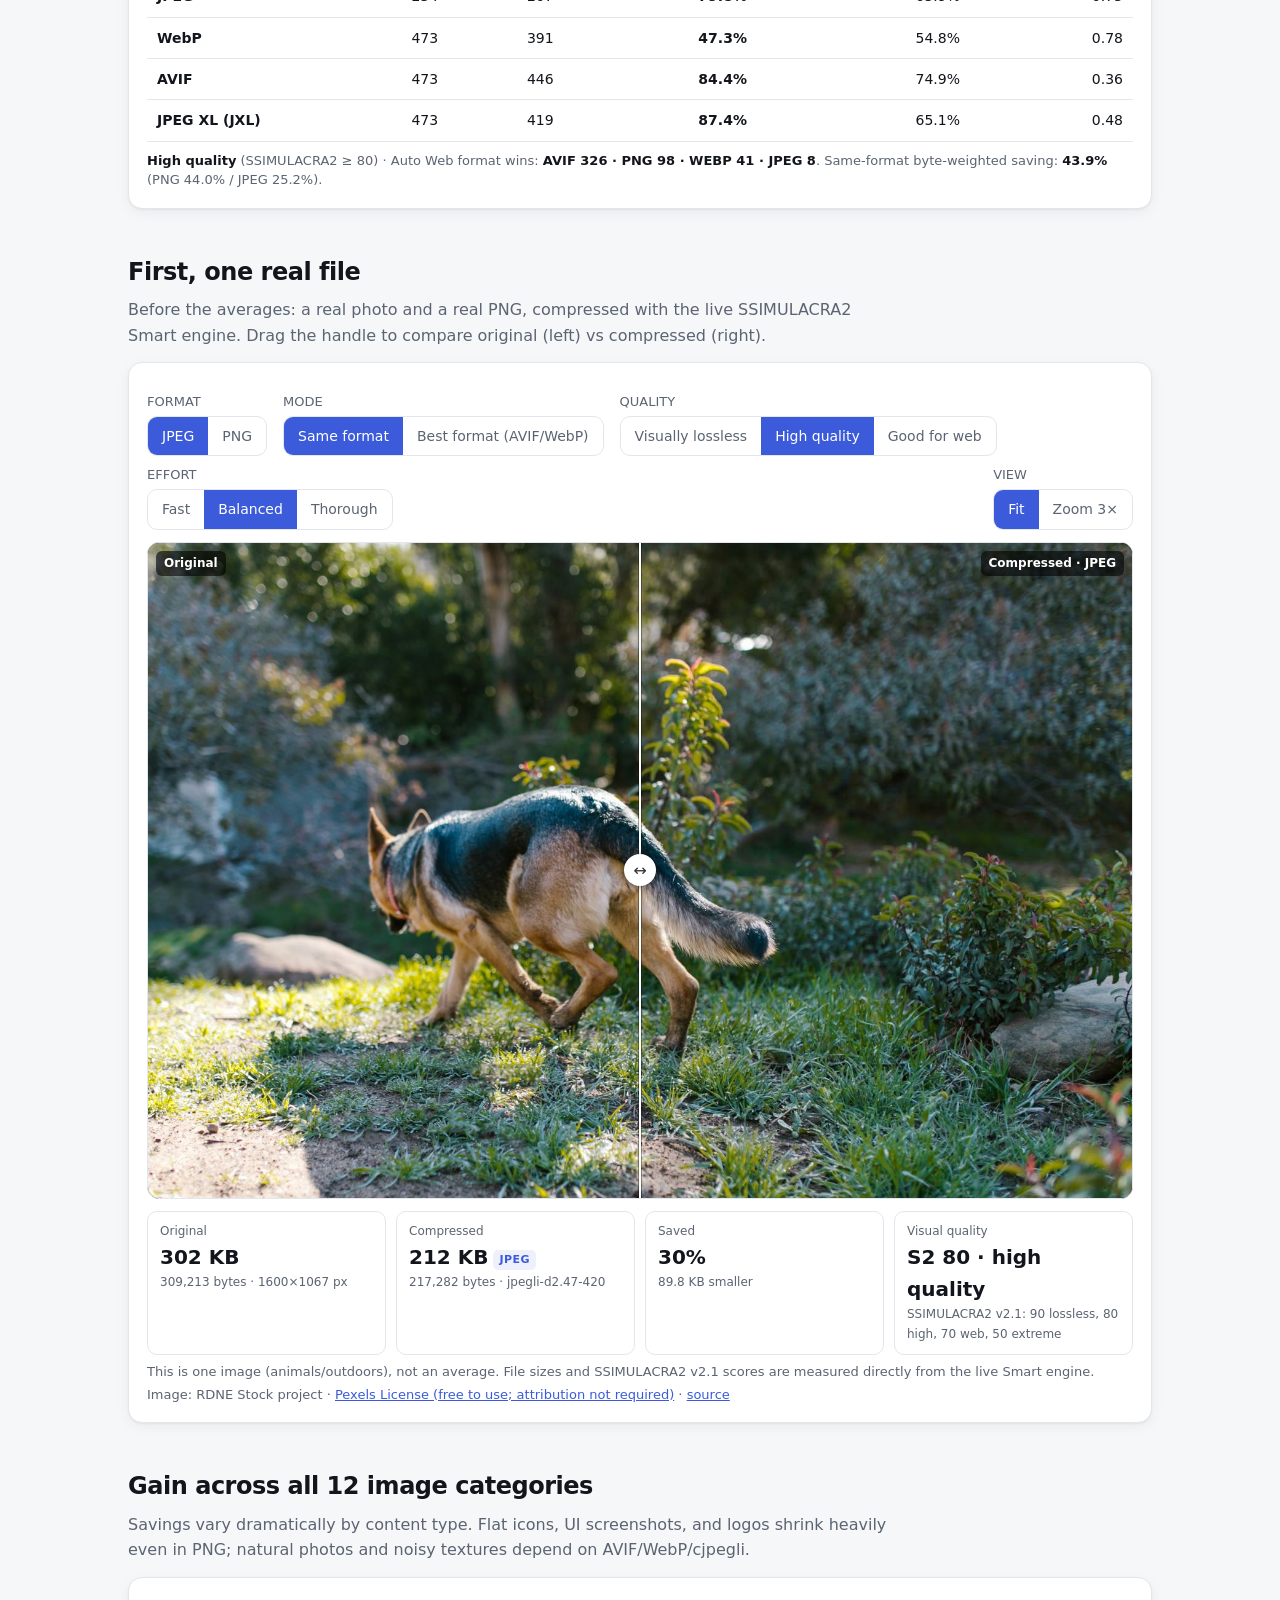
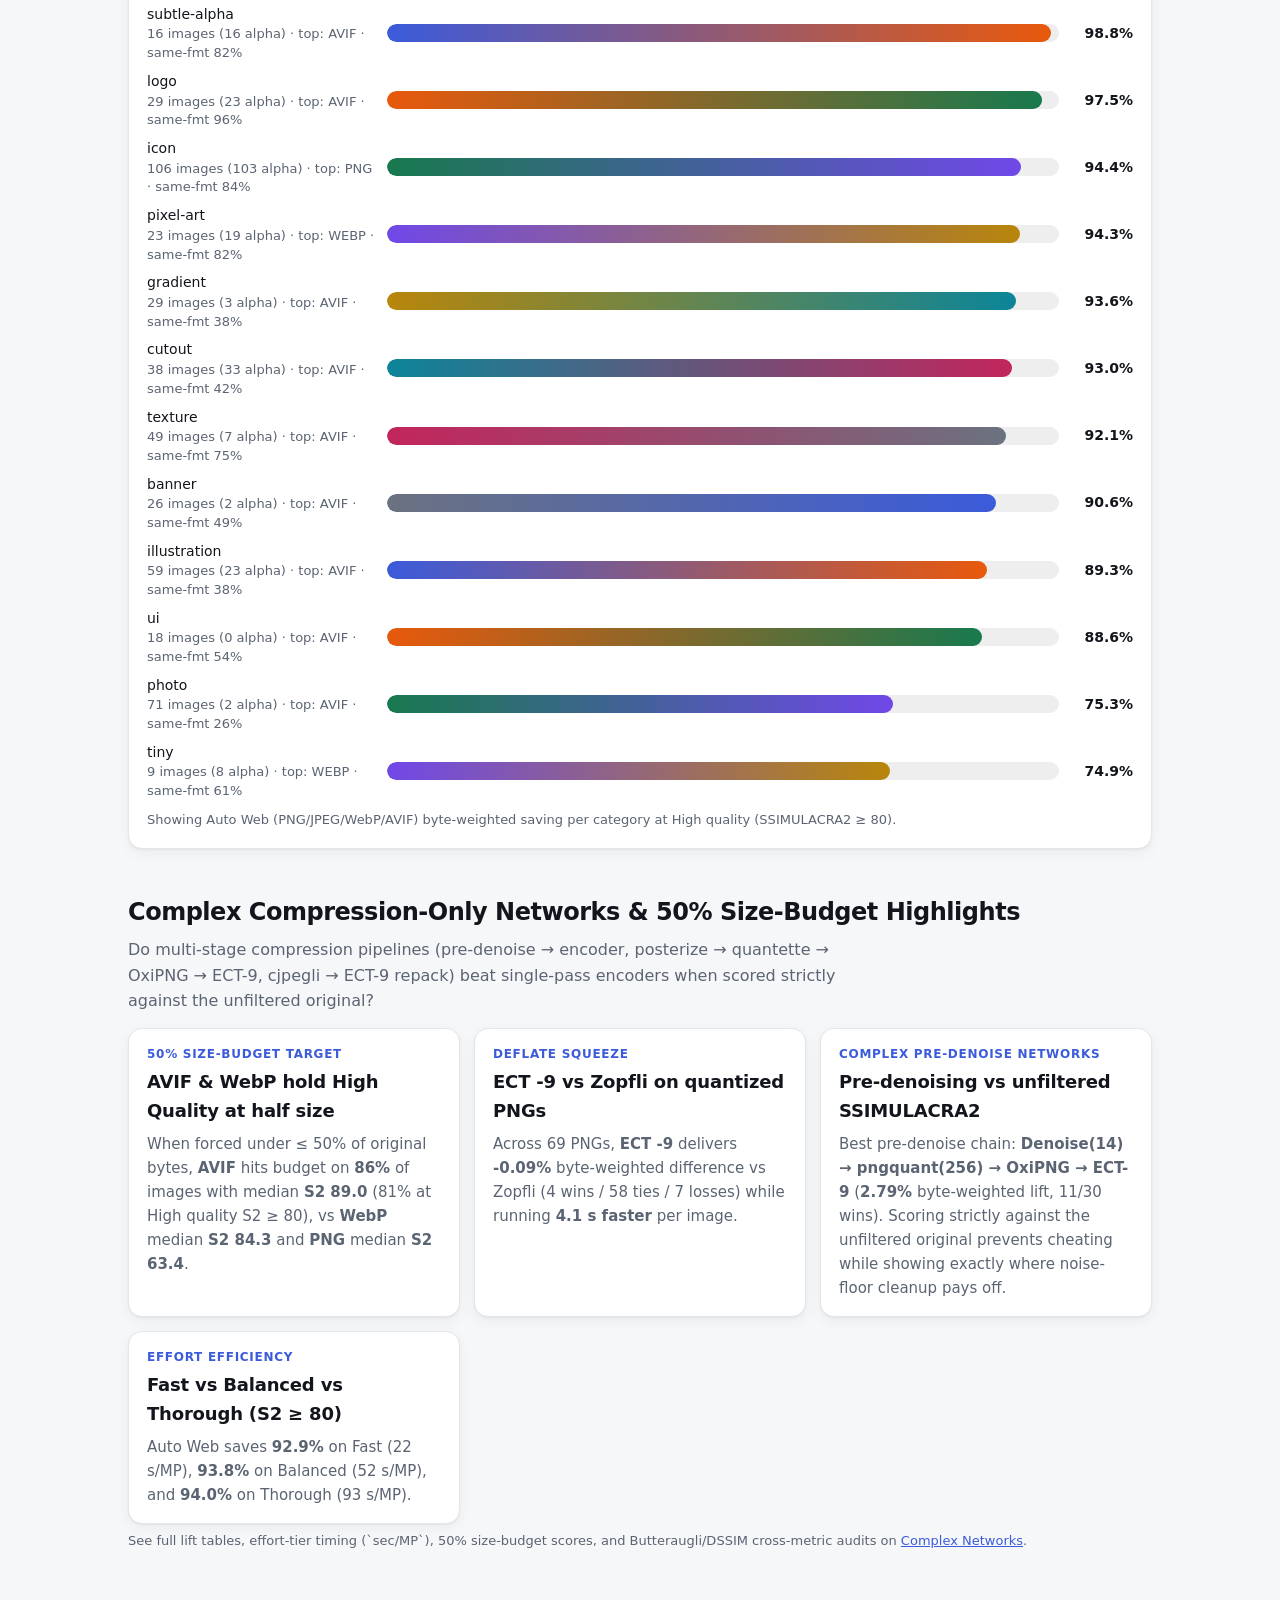
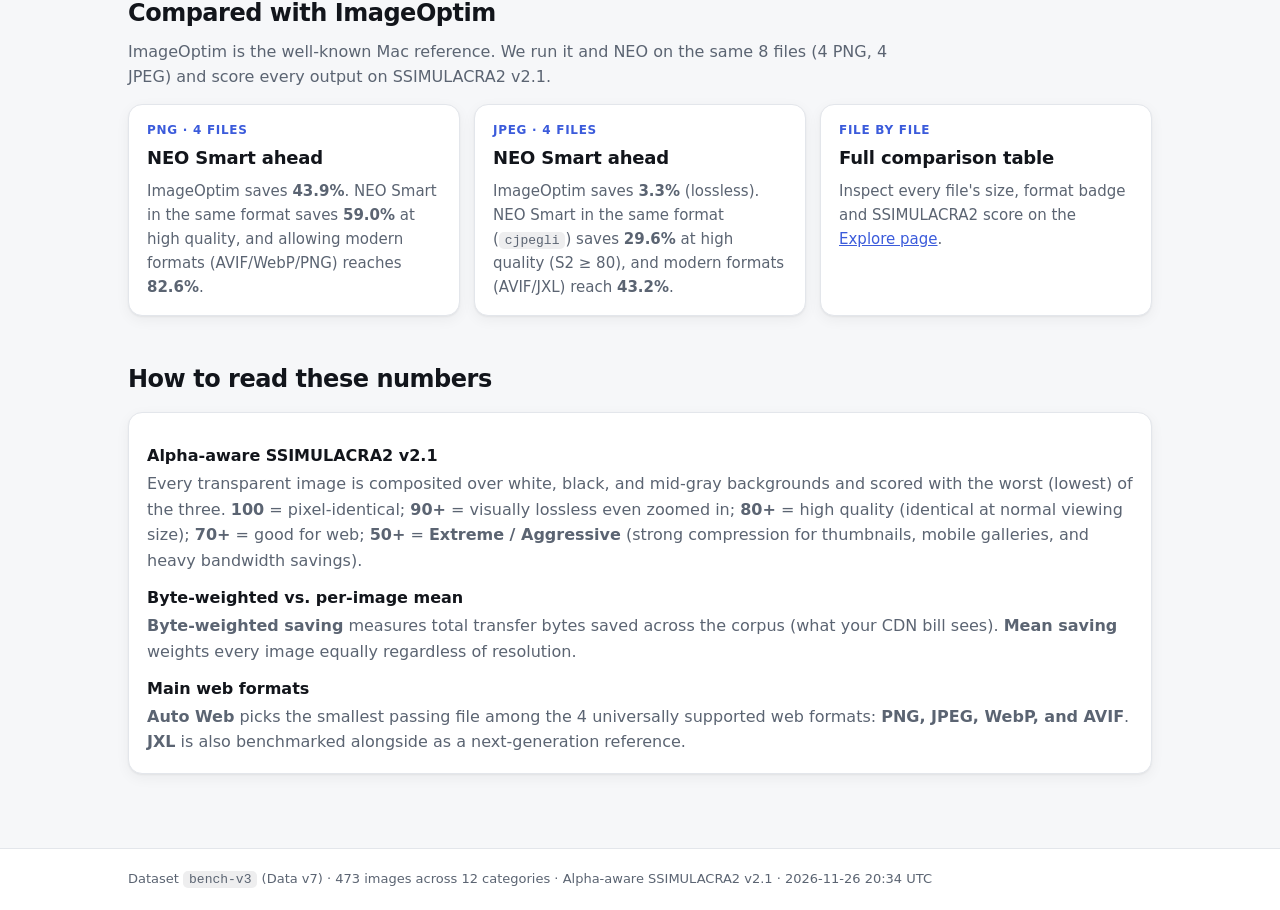
==== commit 5ec05b3e: "Publish Benchmark v3 (Data v7) site into docs/ for GitHub Pages" ====
--- a/docs/index.html
+++ b/docs/index.html
@@ -1,30 +1,26 @@
 <!doctype html>
 <html lang="en"><head><meta charset="utf-8"><meta name="viewport" content="width=device-width,initial-scale=1">
-<title>NEO Compressor Results</title>
-<meta name="description" content="Measured results for NEO Compressor: how much smaller images get at each quality level, and which encoder chains are worth the effort.">
+<title>NEO Compressor · SSIMULACRA2 v2.1 Research Results</title>
+<meta name="description" content="Full-scope alpha-aware SSIMULACRA2 v2.1 image compression research across ~473 real and synthetic images, 4 main web formats (PNG, JPEG, WebP, AVIF), 12 categories, Extreme S2>=50, and complex compression-only networks.">
 <meta property="og:type" content="website">
 <meta property="og:site_name" content="NEO Compressor Results">
-<meta property="og:title" content="NEO Compressor Results">
-<meta property="og:description" content="Measured results for NEO Compressor: how much smaller images get at each quality level, and which encoder chains are worth the effort.">
+<meta property="og:title" content="NEO Compressor · SSIMULACRA2 v2.1 Research Results">
+<meta property="og:description" content="Measured compression across ~473 images on alpha-aware SSIMULACRA2 v2.1: PNG, JPEG, WebP, AVIF, Extreme (S2 ≥ 50), 50% size budgets, and complex compression networks.">
 <meta property="og:url" content="https://alfatreze.github.io/neo-encoder-releases/index.html">
 <meta property="og:image" content="https://alfatreze.github.io/neo-encoder-releases/assets/og.png">
 <meta property="og:image:type" content="image/png">
 <meta property="og:image:width" content="1200">
 <meta property="og:image:height" content="630">
-<meta property="og:image:alt" content="NEO Compressor Results: image compression, measured honestly">
 <meta name="twitter:card" content="summary_large_image">
-<meta name="twitter:title" content="NEO Compressor Results">
-<meta name="twitter:description" content="Measured results for NEO Compressor: how much smaller images get at each quality level, and which encoder chains are worth the effort.">
-<meta name="twitter:image" content="https://alfatreze.github.io/neo-encoder-releases/assets/og.png">
 <meta name="theme-color" content="#3b5bdb">
 <link rel="icon" href="data:image/svg+xml,%3Csvg xmlns='http://www.w3.org/2000/svg' viewBox='0 0 32 32'%3E%3Crect width='32' height='32' rx='8' fill='%233b5bdb'/%3E%3Ctext x='16' y='23' font-size='20' font-family='Arial' font-weight='700' text-anchor='middle' fill='white'%3EN%3C/text%3E%3C/svg%3E">
 <link rel="stylesheet" href="assets/style.css?v=20261123b"></head>
 <body>
 <section class="hero"><div class="wrap">
 <div>
-<h1>How small can images get <em>without looking worse?</em></h1>
-<p class="lede">We test thousands of ways of compressing the same images, measure size and quality for each, and publish what actually works, including what does not.</p>
-<p style="margin-top:20px"><a class="btn" href="rankings.html">See the rankings</a> &nbsp; <a class="btn ghost" href="explore.html">Explore the data</a> &nbsp; <a class="btn ghost" href="methodology.html">How we measured</a></p>
+<h1>How small can images get <em>measured by human vision?</em></h1>
+<p class="lede">Full-scope <b>alpha-aware SSIMULACRA2 v2.1</b> research across real-world and synthetic corpora, comparing <b>PNG, JPEG, WebP, and AVIF</b> (plus JXL) across 5 quality targets — from strict lossless to <b>Extreme (S2 ≥ 50)</b> — and testing multi-stage compression-only networks.</p>
+<p style="margin-top:20px"><a class="btn" href="rankings.html">Formats &amp; Rankings</a> &nbsp; <a class="btn ghost" href="gated.html">Complex Networks</a> &nbsp; <a class="btn ghost" href="explore.html">Explore 470+ Images</a> &nbsp; <a class="btn ghost" href="methodology.html">Methodology</a></p>
 </div>
 <div class="heronum" id="hero"></div>
 </div></section>
@@ -32,8 +28,20 @@
 <main><div class="wrap">
 <div class="cards" id="cards"></div>
 
+<h2>Main Web Formats Head-to-Head (SSIMULACRA2 v2.1)</h2>
+<p class="sub">Byte-weighted savings across all evaluated images (real + synthetic) when every output must clear the exact alpha-aware SSIMULACRA2 v2.1 floor across white, black, and mid-gray backgrounds. Switch between the 5 quality targets — including <b>Strict Lossless</b> and <b>Extreme (S2 ≥ 50)</b>.</p>
+<div class="controls" style="align-items:end">
+<div><div class="note" style="margin-bottom:4px">QUALITY TARGET</div><div class="seg" id="seg-q"></div></div>
+<div><div class="note" style="margin-bottom:4px">CORPUS SCOPE</div><div class="seg" id="seg-scope"></div></div>
+</div>
+<div class="panel">
+<div id="fmt-bars"></div>
+<div id="fmt-table" class="scroll" style="margin-top:14px"></div>
+<p class="note" id="fmt-note" style="margin:10px 0 0"></p>
+</div>
+
 <h2>First, one real file</h2>
-<p class="sub">Before the averages: a real photo and a real PNG, compressed with the live SSIMULACRA2 Smart engine. Drag the handle to compare the original (left) with the compressed file (right), switch between keeping the same format and picking the best modern browser format (AVIF/WebP), and read the actual file sizes.</p>
+<p class="sub">Before the averages: a real photo and a real PNG, compressed with the live SSIMULACRA2 Smart engine. Drag the handle to compare original (left) vs compressed (right).</p>
 <div class="panel" id="ex">
 <div class="controls" style="align-items:end">
 <div><div class="note" style="margin-bottom:4px">FORMAT</div><div class="seg" id="ex-fmt"></div></div>
@@ -51,36 +59,28 @@
 <p class="note" id="ex-note" style="margin:8px 0 0"></p>
 <p class="note" id="ex-credit" style="margin:4px 0 0"></p>
 </div>
-<h2>Pick a quality level, see the gain</h2>
-<p class="sub">Average size reduction when every image gets its own best recipe that still meets the chosen quality. Effort is how long encoding is allowed to take.</p>
-<div class="controls" style="align-items:end">
-<div><div class="note" style="margin-bottom:4px">FORMAT</div><div class="seg" id="seg-fmt"></div></div>
-<div><div class="note" style="margin-bottom:4px">QUALITY</div><div class="seg" id="seg-q"></div></div>
-</div>
-<div class="panel"><div id="effort"></div><p class="note" style="margin:10px 0 0" id="effort-note"></p>
-<p class="note" style="margin:6px 0 0"><b>About the times.</b> A megapixel is a 1000×1000 picture; most phone photos are 8–12 megapixels, so scale up accordingly. Times were measured on one Mac with two encodes running at once and will differ on your machine. <b>Fast</b> only allows the quickest recipes, up to about 3× the time of the very quickest. <b>Balanced</b> allows recipes up to about 15× that. <b>Thorough</b> has no limit, so it takes as long as the most patient recipes need.</p></div>
-
-<h2>What we have learned</h2>
-<p class="sub">Plain-language takeaways from the current results.</p>
+
+<h2>Gain across all 12 image categories</h2>
+<p class="sub">Savings vary dramatically by content type. Flat icons, UI screenshots, and logos shrink heavily even in PNG; natural photos and noisy textures depend on AVIF/WebP/cjpegli.</p>
+<div class="panel">
+<div id="bytype"></div>
+<p class="note" id="bytype-note" style="margin:10px 0 0"></p>
+</div>
+
+<h2>Complex Compression-Only Networks &amp; 50% Size-Budget Highlights</h2>
+<p class="sub">Do multi-stage compression pipelines (pre-denoise → encoder, posterize → quantette → OxiPNG → ECT-9, cjpegli → ECT-9 repack) beat single-pass encoders when scored strictly against the unfiltered original?</p>
 <div class="findings" id="findings"></div>
-
-<h2>Gain by type of image</h2>
-<p class="sub">Typical best-case saving at high quality. Flat graphics shrink a lot; photographs much less.</p>
-<div class="panel"><div id="bytype"></div><p class="note" style="margin:10px 0 0">Based on the images tested so far; types with few images are marked and should be read as indications, not rules.</p></div>
-
-<h2>Modern Benchmark v2 (Data v6 · 321 real images)</h2>
-<p class="sub">Alpha-aware SSIMULACRA2 across 321 real-world PNG &amp; JPEG images (photos, UI screenshots, cutouts, smooth gradients, wide banners, textures) × 4 quality tiers × 5 modern codecs (<code>quantette</code>, <code>pngquant</code>, <code>posterize</code>, <code>cjpegli</code>, MozJPEG, WebP, JXL, AVIF).</p>
-<div class="panel" id="bench-v2"><span class="muted">Loading Benchmark v2…</span></div>
+<p class="note" style="margin-top:8px">See full lift tables, effort-tier timing (`sec/MP`), 50% size-budget scores, and Butteraugli/DSSIM cross-metric audits on <a href="gated.html">Complex Networks</a>.</p>
 
 <h2>Compared with ImageOptim</h2>
-<p class="sub">ImageOptim is the well-known Mac reference. We run it and NEO on the same 8 files (4 PNG, 4 JPEG) and score every output on human-perceived quality (SSIMULACRA2).</p>
+<p class="sub">ImageOptim is the well-known Mac reference. We run it and NEO on the same 8 files (4 PNG, 4 JPEG) and score every output on SSIMULACRA2 v2.1.</p>
 <div class="findings" id="north"></div>
 
 <h2>How to read these numbers</h2>
 <dl class="gloss panel">
-<dt>File size saving</dt><dd>How much smaller the file gets. A <b>50% saving</b> cuts a 1 MB image to 500 KB (half the download); a <b>90% saving</b> cuts it to 100 KB.</dd>
-<dt>Quality levels</dt><dd><b>Visually lossless</b> (S2 ≥ 90): invisible even zoomed in. <b>High quality</b> (S2 ≥ 80): looks identical at normal viewing size. <b>Good for web</b> (S2 ≥ 70): crisp for web pages, with minor softening only on close inspection. <b>Aggressive</b> (S2 ≥ 50): strong compression for thumbnails, email, and bandwidth-constrained mobile galleries.</dd>
-<dt>Two datasets on this site</dt><dd>The 100,000-trial sweep below used fast SSIM to compare recipe chains; the stricter human-vision results (SSIMULACRA2) and newer encoders (<code>cjpegli</code>, <code>quantette</code>, AVIF) are on the <a href="gated.html">SSIMULACRA2</a> and <a href="explore.html#north">Explore</a> pages. Full method on <a href="methodology.html">Methodology</a>.</dd>
+<dt>Alpha-aware SSIMULACRA2 v2.1</dt><dd>Every transparent image is composited over white, black, and mid-gray backgrounds and scored with the worst (lowest) of the three. <b>100</b> = pixel-identical; <b>90+</b> = visually lossless even zoomed in; <b>80+</b> = high quality (identical at normal viewing size); <b>70+</b> = good for web; <b>50+</b> = <b>Extreme / Aggressive</b> (strong compression for thumbnails, mobile galleries, and heavy bandwidth savings).</dd>
+<dt>Byte-weighted vs. per-image mean</dt><dd><b>Byte-weighted saving</b> measures total transfer bytes saved across the corpus (what your CDN bill sees). <b>Mean saving</b> weights every image equally regardless of resolution.</dd>
+<dt>Main web formats</dt><dd><b>Auto Web</b> picks the smallest passing file among the 4 universally supported web formats: <b>PNG, JPEG, WebP, and AVIF</b>. <b>JXL</b> is also benchmarked alongside as a next-generation reference.</dd>
 </dl>
 </div></main>
 <footer><div class="wrap" id="foot"></div></footer>
@@ -88,84 +88,131 @@
 <script>
 chrome('index.html');
 (async()=>{
-const [meta,head,ns,chains,src,bv2]=await Promise.all([data('meta'),data('headline'),data('northstar'),data('chains'),data('sources'),data('bench-v2')]);
-if(!meta){$('#cards').innerHTML='<div class="card">No data found. Run build_site_data.py.</div>';return}
-const cx=meta.complete||{};const srcDone=Object.values(cx).reduce((a,b)=>a+b,0);
-const find=(f,q,e)=>head?.[f]?.find(r=>r.quality===q&&r.effort===e);
-const hi=find('PNG','ssim>=0.98','balanced');
-const dup=head?.PNG_redundancy?.identical_output_share;
-// hero
-if(hi){const s=hi.saving;$('#hero').innerHTML=`<div class="big">${pct(s,0)}</div><div class="cap"><b>smaller PNG files</b> on average when each image gets its best-suited recipe, at high quality and balanced effort (${cx.PNG??srcDone} test images). Scored on SSIM; the stricter SSIMULACRA2 gate saves less, see the <a href="gated.html">SSIMULACRA2 update</a>.</div><div class="sizebar"><div class="row"><span class="t">Before</span><span class="b" style="width:100%;background:var(--muted);opacity:.55"></span></div><div class="row"><span class="t">After</span><span class="b" style="width:${(1-s)*100}%;background:linear-gradient(90deg,var(--accent),var(--accent2))"></span><span>${pct(1-s,0)} of original</span></div></div>`}
-else $('#hero').innerHTML='<div class="cap">Results will appear here when the first images finish.</div>';
+const [meta,v3,ns]=await Promise.all([data('meta'),data('v3-summary'),data('northstar')]);
+if(!v3){$('#cards').innerHTML='<div class="card">No v3 data found. Run build_site_data_v3.py.</div>';return}
+
+const c=v3.corpus;
+const hi=v3.tiers['s2>=80'];
+const ext=v3.tiers['s2>=50'];
+
+// Hero KPI: SSIMULACRA2 >= 80 Auto Web vs Same Format
+if(hi){
+ const s=hi.autoWeb.bwSaving;
+ const same=hi.sameFormat.bwSaving;
+ $('#hero').innerHTML=`<div class="big">${pct(s,1)}</div><div class="cap"><b>smaller files (Auto Web: PNG/JPEG/WebP/AVIF)</b> at <b>High quality (SSIMULACRA2 ≥ 80)</b> across ${num(c.evaluated)} images (${pct(same,1)} keeping the same format; <b>${pct(ext?.autoWeb?.bwSaving,1)}</b> at Extreme S2 ≥ 50).</div><div class="sizebar"><div class="row"><span class="t">Original</span><span class="b" style="width:100%;background:var(--muted);opacity:.55"></span></div><div class="row"><span class="t">Same fmt</span><span class="b" style="width:${(1-same)*100}%;background:var(--c3)"></span><span>${pct(1-same,0)}</span></div><div class="row"><span class="t">Auto Web</span><span class="b" style="width:${(1-s)*100}%;background:linear-gradient(90deg,var(--accent),var(--accent2))"></span><span>${pct(1-s,0)}</span></div></div>`;
+}
+
 $('#cards').innerHTML=[
- [num(meta.rows),`test runs finished of ${num(meta.total)} planned`],
- [num(srcDone),`images fully tested so far (of ${meta.sources_planned})`],
- [dup!=null?pct(dup,0):'–','of PNG recipes give exactly the same file as another recipe'],
- [num(meta.recipes_per_format?.PNG),'different PNG recipes compared on every image']
+ [num(c.evaluated),`images evaluated on alpha-aware SSIMULACRA2 v2.1 (${num(c.real)} real + ${num(c.synthetic)} synthetic)`],
+ [String(Object.keys(v3.categories||{}).length),'distinct image categories (photos, cutouts, UI, icons, logos, gradients, pixel art, subtle alpha…)'],
+ [pct(ext?.autoWeb?.bwSaving,1),'byte-weighted saving at Extreme target (S2 ≥ 50) across PNG/JPEG/WebP/AVIF'],
+ [num(v3.complex?.panelSize||0),'stratified images tested on 8 complex compression-only networks, 3 effort tiers & 50% budget']
 ].map(([n,l])=>`<div class="card"><div class="n">${n}</div><div class="l">${l}</div></div>`).join('');
-// effort chooser
-const fmts=['PNG','JPEG'].filter(f=>head?.[f]);let curF=fmts[0],curQ='ssim>=0.98';
-const seg=(host,items,get,set)=>{host.innerHTML=items.map(([k,t])=>`<button aria-pressed="${get()===k}" data-k="${esc(k)}">${esc(t)}</button>`).join('');$$('button',host).forEach(b=>b.onclick=()=>{set(b.dataset.k);drawE()})};
-function drawE(){
- if(!fmts.length){$('#effort').innerHTML='<span class="muted">No finished images yet.</span>';return}
- seg($('#seg-fmt'),fmts.map(f=>[f,f]),()=>curF,v=>curF=v);
- seg($('#seg-q'),Object.entries(QLABEL),()=>curQ,v=>curQ=v);
- const rows=head[curF].filter(r=>r.quality===curQ);
- bars($('#effort'),rows.map((r,i)=>({label:ELABEL[r.effort],sub:effortSub(r),v:r.saving,color:`linear-gradient(90deg,${col(0)},${col(3)})`})),{label:250,h:20});
- const mx=rows.find(r=>r.effort==='max'),fa=rows.find(r=>r.effort==='fast');
- $('#effort-note').innerHTML=`<b>${QUALITY[curQ].name}</b> means ${QUALITY[curQ].tech.replace('NEO SSIM','similarity score')}.`+(mx&&fa?` Going from Fast to Thorough adds ${num((mx.saving-fa.saving)*100,0)} percentage points of saving`+(mx.time&&fa.time&&fa.time.sec_per_mp_median?` but takes about ${num(mx.time.sec_per_mp_median/fa.time.sec_per_mp_median,0)}× longer.`:'.'):'');
-}
-drawE();
-// findings
-const F=[],hiM=find('PNG','ssim>=0.98','max'),hiF=find('PNG','ssim>=0.98','fast');
-if(hi&&hiM&&hiF)F.push(['Effort','Most of the gain comes quickly',`At high quality, PNG files shrink ${pct(hiF.saving,0)} on Fast, ${pct(hi.saving,0)} on Balanced and ${pct(hiM.saving,0)} on Thorough. The last step buys little.`]);
-const al=(chains?.alerts?.PNG||[]).find(a=>a.added==='zopfli'&&a.from.includes('pngquant'));
-if(al)F.push(['Wasted effort','Zopfli rarely pays off',`Adding the Zopfli squeeze after palette reduction and OxiPNG gains a median ${pct(al.median_gain)}, helps noticeably on only ${pct(al.share_ge_1pct,0)} of images, and takes about ${num(al.time_ratio,1)}× as long. Keep it for Thorough mode.`]);
-if(dup!=null)F.push(['Pruning','Many recipes are duplicates',`About ${pct(dup,0)} of PNG recipes produce exactly the same file as another recipe on the same image, so they can be dropped from future tests.`]);
-const tr=head?.PNG_transfer;
-if(tr)F.push(['Smart mode','One fixed recipe is not enough',`A recipe set tuned on other images falls ${pct(tr.unseen_regret,0)} short of the best-per-image result, against ${pct(tr.in_sample_regret,0)} on the images it was tuned on. Choosing per image is where the remaining gain is.`]);
+
+// Interactive Format Comparison by Quality Target & Scope
+let curQ='s2>=80', curScope='all';
+const scopes=[['all',`All (${c.evaluated})`],['real',`Real only (${c.real})`],['synth',`Synthetic (${c.synthetic})`]];
+const seg=(host,items,get,set)=>{
+ host.innerHTML=items.map(([k,t])=>`<button aria-pressed="${get()===k}" data-k="${esc(k)}">${esc(t)}</button>`).join('');
+ $$('button',host).forEach(b=>b.onclick=()=>{set(b.dataset.k);drawFmt();drawByType();});
+};
+
+function getTierObj(q){
+ if(curScope==='real')return v3.realOnlyTiers?.[q];
+ if(curScope==='synth')return v3.synthOnlyTiers?.[q];
+ return v3.tiers?.[q];
+}
+
+function drawFmt(){
+ seg($('#seg-q'),Object.entries(QUALITY).map(([k,v])=>[k,v.short]),()=>curQ,v=>curQ=v);
+ seg($('#seg-scope'),scopes,()=>curScope,v=>curScope=v);
+ const t=getTierObj(curQ);
+ if(!t){$('#fmt-bars').innerHTML='<span class="muted">No data for this slice.</span>';return}
+ const rows=[
+  {label:'Auto Web (PNG/JPEG/WebP/AVIF)',sub:`median ${num(t.autoWeb.medianBpp,2)} bpp · mean ${pct(t.autoWeb.meanSaving,1)}`,v:t.autoWeb.bwSaving,color:'linear-gradient(90deg,var(--accent),var(--accent2))'},
+  {label:'AVIF (libaom)',sub:`${t.formats.avif.improved}/${t.formats.avif.eligible} smaller · median ${num(t.formats.avif.medianBpp,2)} bpp`,v:t.formats.avif.bwSaving,color:'var(--c1)'},
+  {label:'WebP (libwebp)',sub:`${t.formats.webp.improved}/${t.formats.webp.eligible} smaller · median ${num(t.formats.webp.medianBpp,2)} bpp`,v:t.formats.webp.bwSaving,color:'var(--c2)'},
+  {label:'JPEG (cjpegli/MozJPEG, opaque)',sub:`${t.formats.jpeg.improved}/${t.formats.jpeg.eligible} opaque images · median ${num(t.formats.jpeg.medianBpp,2)} bpp`,v:t.formats.jpeg.bwSaving,color:'var(--c3)'},
+  {label:'PNG (quantette/pngquant/posterize)',sub:`${t.formats.png.improved}/${t.formats.png.eligible} smaller · median ${num(t.formats.png.medianBpp,2)} bpp`,v:t.formats.png.bwSaving,color:'var(--c4)'},
+  {label:'JPEG XL (JXL reference)',sub:`${t.formats.jxl.improved}/${t.formats.jxl.eligible} smaller · median ${num(t.formats.jxl.medianBpp,2)} bpp`,v:t.formats.jxl.bwSaving,color:'var(--c5)'},
+ ];
+ bars($('#fmt-bars'),rows,{label:240,h:18});
+ const wins=Object.entries(t.autoWeb.wins||{}).map(([f,n])=>`${f.toUpperCase()} ${n}`).join(' · ');
+ $('#fmt-table').innerHTML=`<table><thead><tr><th>Format</th><th class="num">Eligible</th><th class="num">Smaller</th><th class="num">Byte-weighted</th><th class="num">Per-image mean</th><th class="num">Median BPP</th></tr></thead><tbody>${
+  ALL_FORMATS.map(f=>{const x=t.formats[f];return `<tr><td><b>${esc(FMT_LABEL[f])}</b></td><td class="num">${num(x.eligible)}</td><td class="num">${num(x.improved)}</td><td class="num"><b>${pct(x.bwSaving,1)}</b></td><td class="num">${pct(x.meanSaving,1)}</td><td class="num">${num(x.medianBpp,2)}</td></tr>`;}).join('')
+ }</tbody></table>`;
+ $('#fmt-note').innerHTML=`<b>${QUALITY[curQ].name}</b> (${QUALITY[curQ].tech}) · Auto Web format wins: <b>${esc(wins)}</b>. Same-format byte-weighted saving: <b>${pct(t.sameFormat.bwSaving,1)}</b> (PNG ${pct(t.sameFormat.png.bw,1)} / JPEG ${pct(t.sameFormat.jpeg.bw,1)}).`;
+}
+
+function drawByType(){
+ const cats=Object.entries(v3.categories||{}).map(([name,info])=>{
+  const t=info.tiers?.[curQ];
+  const topWin=Object.entries(t?.autoWeb?.wins||{}).sort((a,b)=>b[1]-a[1])[0];
+  return {
+   label:name,
+   sub:`${info.n} images (${info.withAlpha} alpha) · top: ${topWin?topWin[0].toUpperCase():'–'} · same-fmt ${pct(t?.sameFormat?.bwSaving,0)}`,
+   v:t?.autoWeb?.bwSaving??0
+  };
+ }).sort((a,b)=>b.v-a.v);
+ bars($('#bytype'),cats.map((r,i)=>({...r,color:`linear-gradient(90deg,${col(i)},${col(i+1)})`})),{label:230,h:18});
+ $('#bytype-note').textContent=`Showing Auto Web (PNG/JPEG/WebP/AVIF) byte-weighted saving per category at ${QUALITY[curQ].name} (${QUALITY[curQ].tech}).`;
+}
+drawFmt();
+drawByType();
+
+// Findings from Complex Networks, 50% Budget & Effort Tiers
+const F=[];
+if(v3.complex){
+ const b50=v3.complex.budget50;
+ if(b50?.avif&&b50?.webp){
+  F.push(['50% Size-Budget Target','AVIF & WebP hold High Quality at half size',`When forced under ≤ 50% of original bytes, <b>AVIF</b> hits budget on <b>${pct(b50.avif.hitRate,0)}</b> of images with median <b>S2 ${num(b50.avif.medianS2,1)}</b> (${pct(b50.avif.pctAbove80,0)} at High quality S2 ≥ 80), vs <b>WebP</b> median <b>S2 ${num(b50.webp.medianS2,1)}</b> and <b>PNG</b> median <b>S2 ${num(b50.png?.medianS2,1)}</b>.`]);
+ }
+ const ectNet=v3.complex.networks?.find(n=>n.name.includes('ECT -9 vs Zopfli'));
+ if(ectNet&&ectNet.n>0){
+  F.push(['Deflate Squeeze','ECT -9 vs Zopfli on quantized PNGs',`Across ${ectNet.n} PNGs, <b>ECT -9</b> delivers <b>${(ectNet.bwLift*100).toFixed(2)}%</b> byte-weighted difference vs Zopfli (${ectNet.wins} wins / ${ectNet.ties} ties / ${ectNet.losses} losses) while running <b>${ectNet.medianExtraMs<0?fmtSec(-ectNet.medianExtraMs/1000)+' faster':fmtSec(ectNet.medianExtraMs/1000)+' slower'}</b> per image.`]);
+ }
+ const dnNets=(v3.complex.networks||[]).filter(n=>n.name.startsWith('Denoise')&&n.n>0);
+ if(dnNets.length){
+  const bestDn=[...dnNets].sort((a,b)=>b.bwLift-a.bwLift)[0];
+  F.push(['Complex Pre-Denoise Networks','Pre-denoising vs unfiltered SSIMULACRA2',`Best pre-denoise chain: <b>${esc(bestDn.name)}</b> (<b>${(bestDn.bwLift*100).toFixed(2)}%</b> byte-weighted lift, ${bestDn.wins}/${bestDn.n} wins). Scoring strictly against the unfiltered original prevents cheating while showing exactly where noise-floor cleanup pays off.`]);
+ }
+ const efH=v3.complex.efforts?.high;
+ if(efH?.fast&&efH?.balanced&&efH?.max){
+  F.push(['Effort Efficiency','Fast vs Balanced vs Thorough (S2 ≥ 80)',`Auto Web saves <b>${pct(efH.fast.autoBwSaving,1)}</b> on Fast (${fmtSec(efH.fast.secPerMpMedian)}/MP), <b>${pct(efH.balanced.autoBwSaving,1)}</b> on Balanced (${fmtSec(efH.balanced.secPerMpMedian)}/MP), and <b>${pct(efH.max.autoBwSaving,1)}</b> on Thorough (${fmtSec(efH.max.secPerMpMedian)}/MP).`]);
+ }
+}
 $('#findings').innerHTML=F.map(([k,h,t])=>`<div class="finding"><div class="k">${esc(k)}</div><h3>${esc(h)}</h3><p>${t}</p></div>`).join('');
-// by type
-if(src){const g={};src.filter(s=>s.best_98!=null).forEach(s=>{(g[s.type]??=[]).push(s.best_98)});
- const rows=Object.entries(g).map(([t,a])=>({t,n:a.length,v:a.reduce((x,y)=>x+y,0)/a.length})).sort((a,b)=>b.v-a.v);
- bars($('#bytype'),rows.map((r,i)=>({label:r.t,sub:`${r.n} image${r.n>1?'s':''}${r.n<3?' · few, indicative only':''}`,v:r.v,color:`linear-gradient(90deg,${col(i)},${col(i+1)})`})),{label:200,h:18})}
-// bench-v2 (Data v6)
-if(bv2&&bv2.tiers){
- const T=[['s2>=90','Visually lossless (S2 ≥ 90)'],['s2>=80','High (S2 ≥ 80)'],['s2>=70','Good for web (S2 ≥ 70)'],['s2>=50','Aggressive (S2 ≥ 50)']];
- const rows=T.map(([k,lbl])=>{
-  const t=bv2.tiers[k];if(!t)return '';
-  const wins=Object.entries(t.formatWins||{}).sort((a,b)=>b[1]-a[1]).map(([f,n])=>`${f.toUpperCase()} ${n}`).join(' · ');
-  return `<tr><td><b>${esc(lbl)}</b></td><td><b>${t.allSameBwPct.toFixed(1)}%</b> <span class="muted">(${t.pngSameBwPct.toFixed(1)}% PNG / ${t.jpgSameBwPct.toFixed(1)}% JPEG)</span></td><td><b>${t.allAutoBwPct.toFixed(1)}%</b> <span class="muted">(${t.pngAutoBwPct.toFixed(1)}% PNG / ${t.jpgAutoBwPct.toFixed(1)}% JPEG)</span></td><td class="muted">${esc(wins)}</td></tr>`;
- }).join('');
- $('#bench-v2').innerHTML=`<div style="overflow-x:auto"><table style="width:100%;border-collapse:collapse;font-size:.92rem"><thead><tr style="text-align:left;border-bottom:1px solid var(--border)"><th style="padding:8px 6px">Quality Tier</th><th style="padding:8px 6px">Same Format (bw)</th><th style="padding:8px 6px">Auto Cross-Format (bw)</th><th style="padding:8px 6px">Format Wins (n = ${num(bv2.corpus?.evaluated||321)})</th></tr></thead><tbody>${rows}</tbody></table></div><p class="note" style="margin:10px 0 0">Data v${bv2.dataVersion||6} · ${num(bv2.corpus?.evaluated||321)} images ≤ 16 MP (${bv2.corpus?.skippedOver16Mp||14} &gt;16 MP stress files skipped). Every output clears the alpha-aware SSIMULACRA2 floor across white, black, and mid-gray backgrounds.</p>`;
-}
-// north
+
+// Northstar
 if(ns){const mean=a=>a.reduce((x,y)=>x+y,0)/a.length;const out=[];
  ['PNG','JPEG'].forEach(f=>{const s=ns.filter(r=>r.format===f&&r.app);if(!s.length)return;
   const a=mean(s.map(r=>r.app.saving));
   const same=s.every(r=>r['neo-smart-same'])?mean(s.map(r=>r['neo-smart-same'].saving)):null;
   const auto=s.every(r=>r['neo-smart-auto'])?mean(s.map(r=>r['neo-smart-auto'].saving)):null;
   const body=f==='PNG'
-   ?`ImageOptim saves <b>${pct(a)}</b>. NEO Smart in the same format saves <b>${pct(same)}</b> at high quality, and allowing modern formats (AVIF/PNG) reaches <b>${pct(auto)}</b>.`
+   ?`ImageOptim saves <b>${pct(a)}</b>. NEO Smart in the same format saves <b>${pct(same)}</b> at high quality, and allowing modern formats (AVIF/WebP/PNG) reaches <b>${pct(auto)}</b>.`
    :`ImageOptim saves <b>${pct(a)}</b> (lossless). NEO Smart in the same format (<code>cjpegli</code>) saves <b>${pct(same)}</b> at high quality (S2 ≥ 80), and modern formats (AVIF/JXL) reach <b>${pct(auto)}</b>.`;
   out.push(`<div class="finding"><div class="k">${f} · ${s.length} files</div><h3>${same!=null&&same>a+0.02?'NEO Smart ahead':'On par'}</h3><p>${body}</p></div>`)});
- $('#north').innerHTML=out.join('')+`<div class="finding"><div class="k">File by file</div><h3>Full comparison table</h3><p>Inspect every file's size, format badge and perceptual score on the <a href="explore.html#north">Explore page</a>.</p></div>`}
+ $('#north').innerHTML=out.join('')+`<div class="finding"><div class="k">File by file</div><h3>Full comparison table</h3><p>Inspect every file's size, format badge and SSIMULACRA2 score on the <a href="explore.html#north">Explore page</a>.</p></div>`}
 })();
 
-// Real worked example: actual files, actual sizes, drag to compare.
+// Worked examples slider
 (async()=>{
 const ex=await data('examples');if(!ex||!ex.examples.length){$('#ex').hidden=true;return}
-const M=[['same','Same format'],['auto','Best format (AVIF/WebP)']],Q=[['visually-lossless','Visually lossless'],['high','High quality'],['good','Good for web']],E=[['fast','Fast'],['balanced','Balanced'],['max','Thorough']];
+const M=[['same','Same format'],['auto','Best format (AVIF/WebP)']],Q=[['visually-lossless','Visually lossless'],['high','High quality'],['good','Good for web'],['aggressive','Extreme (S2 ≥ 50)']],E=[['fast','Fast'],['balanced','Balanced'],['max','Thorough']];
 const st={fmt:ex.examples[0].format,mode:'same',q:'high',e:'balanced',zoom:false,pos:50};
 const full=n=>Number(n).toLocaleString('en')+' bytes';
 const seg=(id,items,key)=>{$(id).innerHTML=items.map(([v,l])=>`<button aria-pressed="${st[key]===v}" data-v="${v}">${l}</button>`).join('');
   $$(id+' button').forEach(b=>b.onclick=()=>{st[key]=b.dataset.v;draw()})};
 function setPos(p){st.pos=Math.max(0,Math.min(100,p));$('#ex-bwrap').style.clipPath=`inset(0 0 0 ${st.pos}%)`;$('#ex-h').style.left=st.pos+'%'}
 function draw(){
-  seg('#ex-fmt',[...new Set(ex.examples.map(x=>x.format))].map(f=>[f,f]),'fmt');seg('#ex-m',M,'mode');seg('#ex-q',Q,'q');seg('#ex-e',E,'e');
+  const x=ex.examples.find(e=>e.format===st.fmt);
+  const availQ=Q.filter(([k])=>x.cells[st.mode+'|'+k+'|'+st.e]||x.cells[k+'|'+st.e]);
+  if(!availQ.some(([k])=>k===st.q))st.q=availQ[0]?.[0]||'high';
+  seg('#ex-fmt',[...new Set(ex.examples.map(e=>e.format))].map(f=>[f,f]),'fmt');seg('#ex-m',M,'mode');seg('#ex-q',availQ,'q');seg('#ex-e',E,'e');
   $('#ex-z').innerHTML=`<button aria-pressed="${!st.zoom}" data-z="0">Fit</button><button aria-pressed="${st.zoom}" data-z="1">Zoom 3×</button>`;
   $$('#ex-z button').forEach(b=>b.onclick=()=>{st.zoom=b.dataset.z==='1';$('#ex-in').style.transform=st.zoom?'scale(3)':'';draw()});
-  const x=ex.examples.find(e=>e.format===st.fmt),c=x.cells[st.mode+'|'+st.q+'|'+st.e]||x.cells[st.q+'|'+st.e];
+  const c=x.cells[st.mode+'|'+st.q+'|'+st.e]||x.cells[st.q+'|'+st.e];
   const outFmt=(c.format||x.format).toUpperCase();
   $('#ex-a').src='examples/'+x.original;$('#ex-b').src='examples/'+(c.kept?x.original:c.file);
   $('#ex-cmp').style.aspectRatio=x.width+'/'+x.height;
@@ -177,9 +224,9 @@
     ['Original',esc(kb(x.originalBytes)),esc(full(x.originalBytes)+` · ${x.width}×${x.height} px`)],
     ['Compressed',esc(kb(c.kept?x.originalBytes:c.bytes))+badge,esc(c.kept?'Safely kept original: no recipe met this quality bar.':full(c.bytes)+(c.chosen?' · '+c.chosen:''))],
     ['Saved',esc(c.kept?'0%':pct(saved,0)),esc(c.kept?'No quality trade-off taken':`${kb(x.originalBytes-c.bytes)} smaller`)],
-    ['Visual quality',esc(c.kept?'Identical':`S2 ${c.s2.toFixed(0)} · ${s2Label(c.s2)}`),esc(c.kept?'Exact original pixels':'SSIMULACRA2 scale: 90 lossless, 80 high, 70 web')]
+    ['Visual quality',esc(c.kept?'Identical':`S2 ${c.s2.toFixed(0)} · ${s2Label(c.s2)}`),esc(c.kept?'Exact original pixels':'SSIMULACRA2 v2.1: 90 lossless, 80 high, 70 web, 50 extreme')]
   ].map(r=>`<div class="st"><div class="l">${r[0]}</div><div class="v">${r[1]}</div><div class="l">${r[2]}</div></div>`).join('');
-  $('#ex-note').textContent=`This is one image (${x.title}), not an average. File sizes and SSIMULACRA2 scores are measured directly from the live Smart engine; Same format keeps JPEG/PNG, while Best format picks the smallest browser-ready format meeting the same perceptual floor.`;
+  $('#ex-note').textContent=`This is one image (${x.title}), not an average. File sizes and SSIMULACRA2 v2.1 scores are measured directly from the live Smart engine.`;
   $('#ex-credit').innerHTML=`Image: ${esc(x.credit||x.title)} · ${x.license_url?`<a href="${esc(x.license_url)}" rel="noopener">${esc(x.license)}</a>`:esc(x.license)}${x.source_url?` · <a href="${esc(x.source_url)}" rel="noopener">source</a>`:''}`;
 }
 const cmp=$('#ex-cmp');let drag=false;
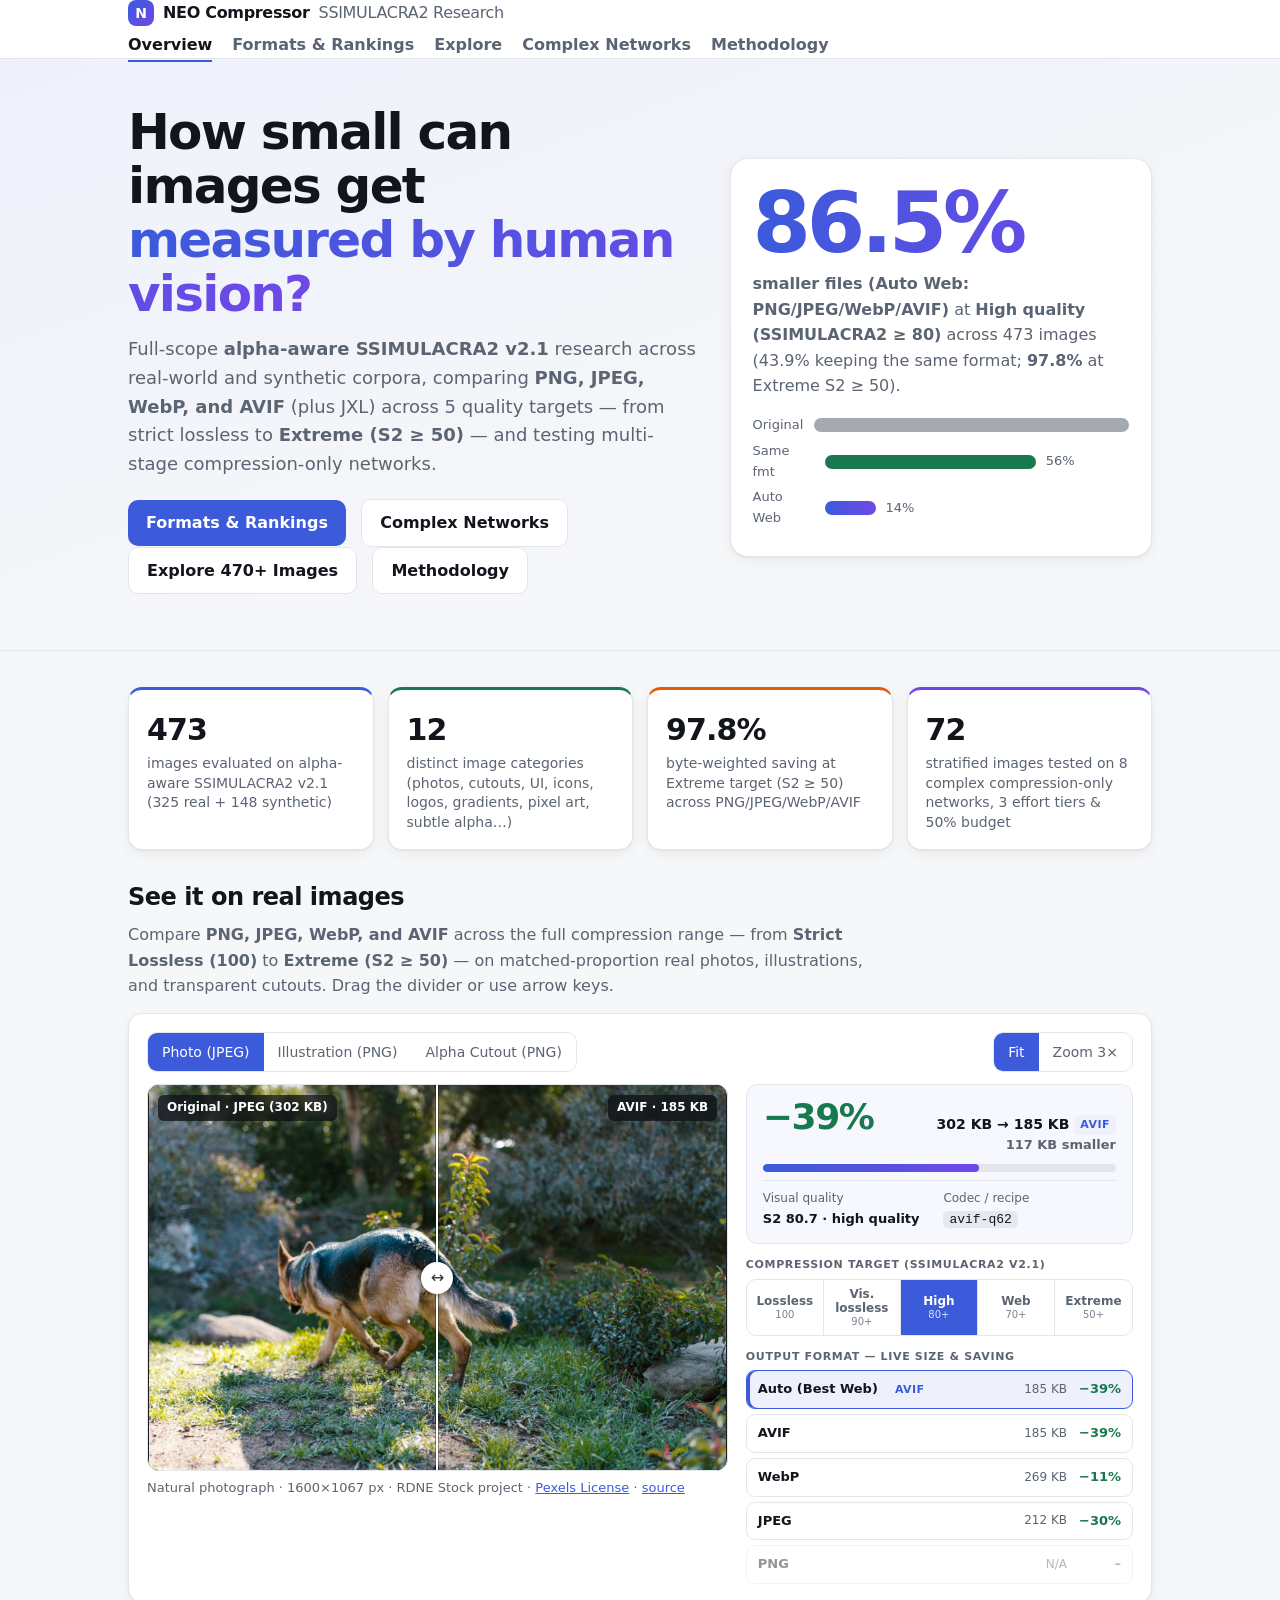
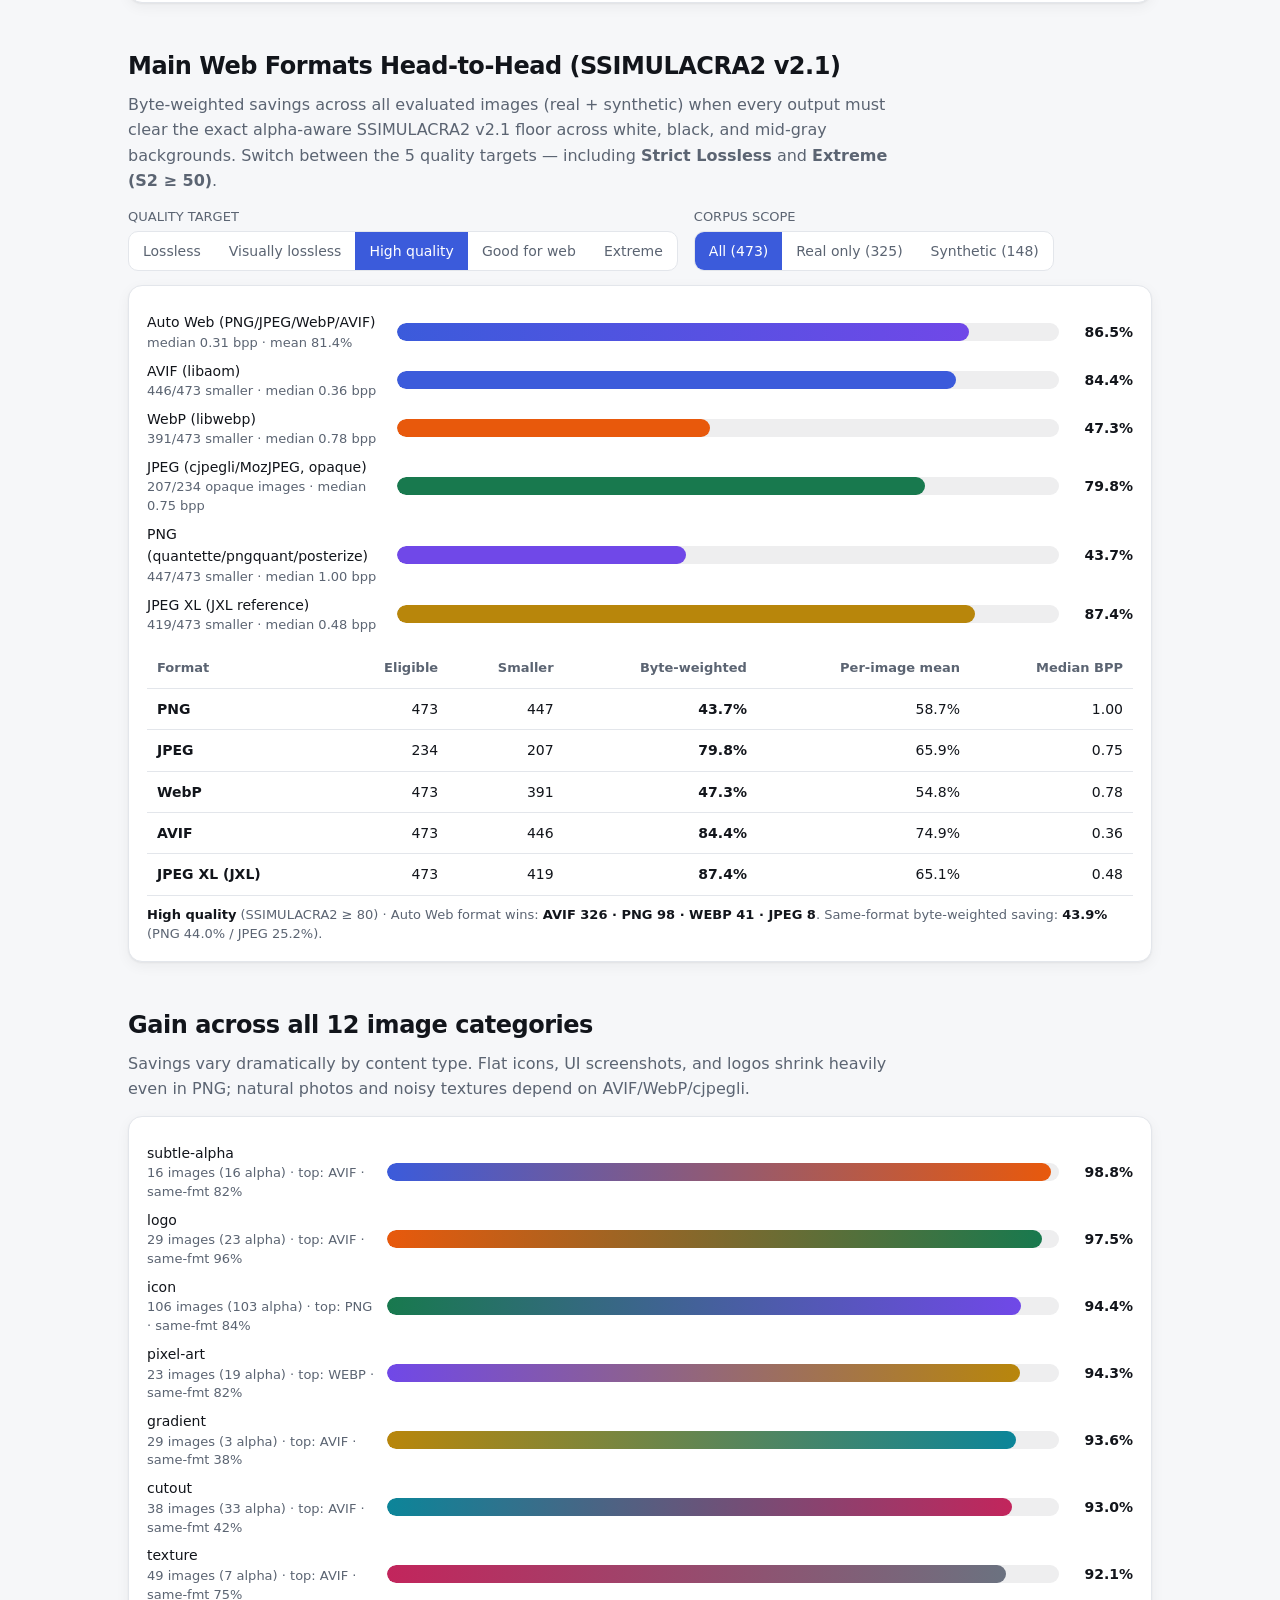
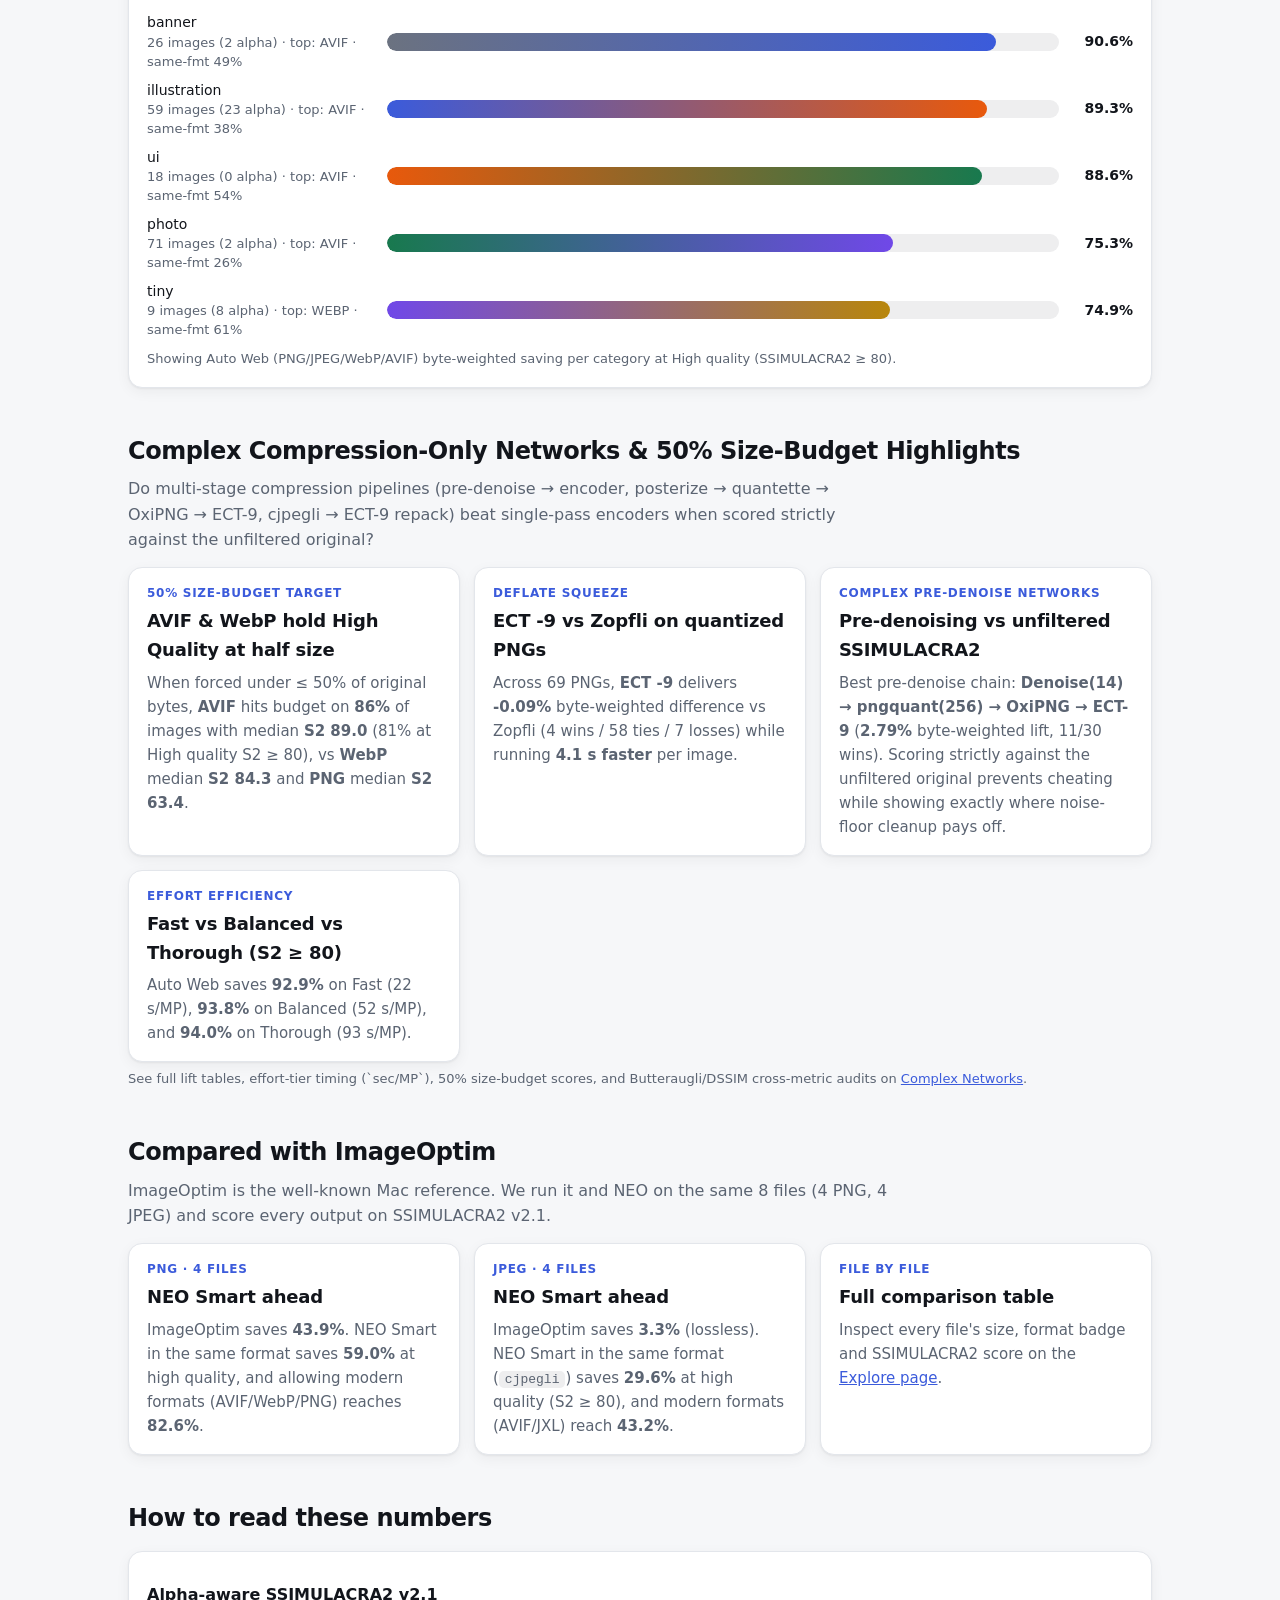
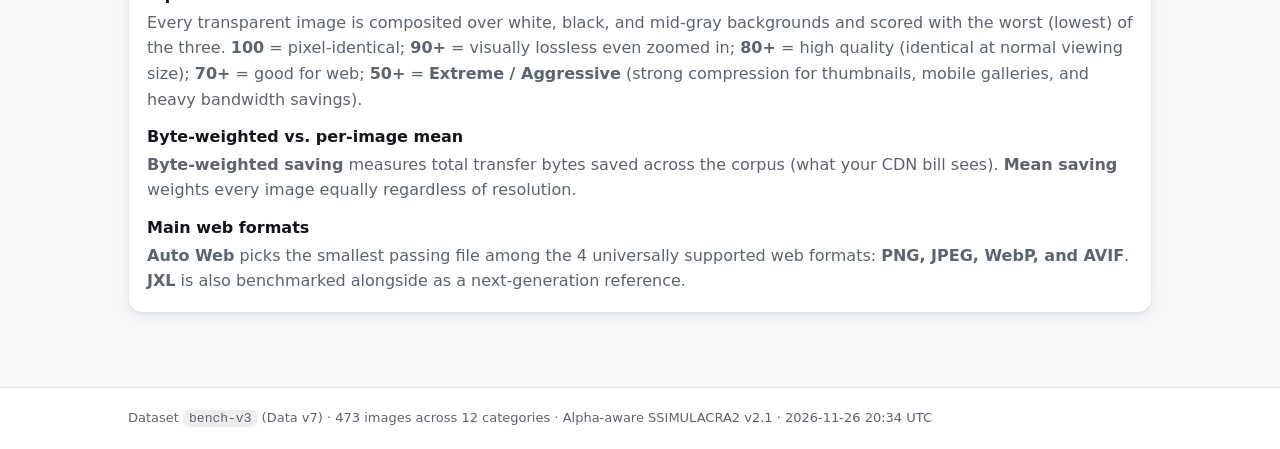
==== commit 1ae89875: "Publish redesigned side-by-side real-image comparison studio (5 targets x 4 formats)" ====
--- a/docs/index.html
+++ b/docs/index.html
@@ -14,7 +14,7 @@
 <meta name="twitter:card" content="summary_large_image">
 <meta name="theme-color" content="#3b5bdb">
 <link rel="icon" href="data:image/svg+xml,%3Csvg xmlns='http://www.w3.org/2000/svg' viewBox='0 0 32 32'%3E%3Crect width='32' height='32' rx='8' fill='%233b5bdb'/%3E%3Ctext x='16' y='23' font-size='20' font-family='Arial' font-weight='700' text-anchor='middle' fill='white'%3EN%3C/text%3E%3C/svg%3E">
-<link rel="stylesheet" href="assets/style.css?v=20261123b"></head>
+<link rel="stylesheet" href="assets/style.css?v=20261127a"></head>
 <body>
 <section class="hero"><div class="wrap">
 <div>
@@ -28,6 +28,36 @@
 <main><div class="wrap">
 <div class="cards" id="cards"></div>
 
+<h2 style="margin-top:28px">See it on real images</h2>
+<p class="sub">Compare <b>PNG, JPEG, WebP, and AVIF</b> across the full compression range — from <b>Strict Lossless (100)</b> to <b>Extreme (S2 ≥ 50)</b> — on matched-proportion real photos, illustrations, and transparent cutouts. Drag the divider or use arrow keys.</p>
+<div class="panel ex-panel" id="ex">
+<div class="ex-topbar">
+<div class="seg" id="ex-sample"></div>
+<div class="seg" id="ex-z"></div>
+</div>
+<div class="ex-grid">
+<div>
+<div class="cmp" id="ex-cmp" tabindex="0" role="group" aria-label="Before and after comparison. Use the left and right arrow keys to move the handle.">
+<div class="cmp-in" id="ex-in"><img id="ex-a" alt="Original image" draggable="false"><div class="cmp-b" id="ex-bwrap"><img id="ex-b" alt="Compressed image" draggable="false"></div></div>
+<div class="cmp-h" id="ex-h"><span></span></div>
+<span class="cmp-l" id="ex-ll">Original</span><span class="cmp-r" id="ex-rl">Compressed</span>
+</div>
+<p class="note" id="ex-credit" style="margin:8px 0 0"></p>
+</div>
+<div class="ex-rail">
+<div class="ex-gain" id="ex-gain"></div>
+<div>
+<div class="ex-ctrl-lbl">Compression Target (SSIMULACRA2 v2.1)</div>
+<div class="ex-qseg" id="ex-q"></div>
+</div>
+<div>
+<div class="ex-ctrl-lbl">Output Format — live size &amp; saving</div>
+<div class="ex-fmts" id="ex-fmts"></div>
+</div>
+</div>
+</div>
+</div>
+
 <h2>Main Web Formats Head-to-Head (SSIMULACRA2 v2.1)</h2>
 <p class="sub">Byte-weighted savings across all evaluated images (real + synthetic) when every output must clear the exact alpha-aware SSIMULACRA2 v2.1 floor across white, black, and mid-gray backgrounds. Switch between the 5 quality targets — including <b>Strict Lossless</b> and <b>Extreme (S2 ≥ 50)</b>.</p>
 <div class="controls" style="align-items:end">
@@ -38,26 +68,6 @@
 <div id="fmt-bars"></div>
 <div id="fmt-table" class="scroll" style="margin-top:14px"></div>
 <p class="note" id="fmt-note" style="margin:10px 0 0"></p>
-</div>
-
-<h2>First, one real file</h2>
-<p class="sub">Before the averages: a real photo and a real PNG, compressed with the live SSIMULACRA2 Smart engine. Drag the handle to compare original (left) vs compressed (right).</p>
-<div class="panel" id="ex">
-<div class="controls" style="align-items:end">
-<div><div class="note" style="margin-bottom:4px">FORMAT</div><div class="seg" id="ex-fmt"></div></div>
-<div><div class="note" style="margin-bottom:4px">MODE</div><div class="seg" id="ex-m"></div></div>
-<div><div class="note" style="margin-bottom:4px">QUALITY</div><div class="seg" id="ex-q"></div></div>
-<div><div class="note" style="margin-bottom:4px">EFFORT</div><div class="seg" id="ex-e"></div></div>
-<div style="margin-left:auto"><div class="note" style="margin-bottom:4px">VIEW</div><div class="seg" id="ex-z"></div></div>
-</div>
-<div class="cmp" id="ex-cmp" tabindex="0" role="group" aria-label="Before and after comparison. Use the left and right arrow keys to move the handle.">
-<div class="cmp-in" id="ex-in"><img id="ex-a" alt="Original image" draggable="false"><div class="cmp-b" id="ex-bwrap"><img id="ex-b" alt="Compressed image" draggable="false"></div></div>
-<div class="cmp-h" id="ex-h"><span></span></div>
-<span class="cmp-l">Original</span><span class="cmp-r" id="ex-rl">Compressed</span>
-</div>
-<div class="cmp-stats" id="ex-stats"></div>
-<p class="note" id="ex-note" style="margin:8px 0 0"></p>
-<p class="note" id="ex-credit" style="margin:4px 0 0"></p>
 </div>
 
 <h2>Gain across all 12 image categories</h2>
@@ -196,39 +206,96 @@
  $('#north').innerHTML=out.join('')+`<div class="finding"><div class="k">File by file</div><h3>Full comparison table</h3><p>Inspect every file's size, format badge and SSIMULACRA2 score on the <a href="explore.html#north">Explore page</a>.</p></div>`}
 })();
 
-// Worked examples slider
+// Interactive real-image studio (side-by-side controls + live gains, 5 tiers x 4 formats)
 (async()=>{
 const ex=await data('examples');if(!ex||!ex.examples.length){$('#ex').hidden=true;return}
-const M=[['same','Same format'],['auto','Best format (AVIF/WebP)']],Q=[['visually-lossless','Visually lossless'],['high','High quality'],['good','Good for web'],['aggressive','Extreme (S2 ≥ 50)']],E=[['fast','Fast'],['balanced','Balanced'],['max','Thorough']];
-const st={fmt:ex.examples[0].format,mode:'same',q:'high',e:'balanced',zoom:false,pos:50};
-const full=n=>Number(n).toLocaleString('en')+' bytes';
-const seg=(id,items,key)=>{$(id).innerHTML=items.map(([v,l])=>`<button aria-pressed="${st[key]===v}" data-v="${v}">${l}</button>`).join('');
-  $$(id+' button').forEach(b=>b.onclick=()=>{st[key]=b.dataset.v;draw()})};
+const TIER_BTNS=[
+ ['s2=100','Lossless','100'],
+ ['s2>=90','Vis. lossless','90+'],
+ ['s2>=80','High','80+'],
+ ['s2>=70','Web','70+'],
+ ['s2>=50','Extreme','50+']
+];
+const FMT_ORDER=[
+ ['auto','Auto (Best Web)'],
+ ['avif','AVIF'],
+ ['webp','WebP'],
+ ['jpeg','JPEG'],
+ ['png','PNG']
+];
+const st={slug:ex.examples[0].slug,q:'s2>=80',fmt:'auto',zoom:false,pos:50};
 function setPos(p){st.pos=Math.max(0,Math.min(100,p));$('#ex-bwrap').style.clipPath=`inset(0 0 0 ${st.pos}%)`;$('#ex-h').style.left=st.pos+'%'}
+
+function resolveAuto(x,tierMap){
+ let best=null;
+ for(const f of ['avif','webp','jpeg','png']){
+  const c=tierMap?.[f];
+  if(c&&(!best||c.bytes<best.bytes))best=c;
+ }
+ return best||{file:x.original,bytes:x.originalBytes,format:x.format.toLowerCase(),s2:100,chosen:'kept-original',kept:true};
+}
+
 function draw(){
-  const x=ex.examples.find(e=>e.format===st.fmt);
-  const availQ=Q.filter(([k])=>x.cells[st.mode+'|'+k+'|'+st.e]||x.cells[k+'|'+st.e]);
-  if(!availQ.some(([k])=>k===st.q))st.q=availQ[0]?.[0]||'high';
-  seg('#ex-fmt',[...new Set(ex.examples.map(e=>e.format))].map(f=>[f,f]),'fmt');seg('#ex-m',M,'mode');seg('#ex-q',availQ,'q');seg('#ex-e',E,'e');
-  $('#ex-z').innerHTML=`<button aria-pressed="${!st.zoom}" data-z="0">Fit</button><button aria-pressed="${st.zoom}" data-z="1">Zoom 3×</button>`;
-  $$('#ex-z button').forEach(b=>b.onclick=()=>{st.zoom=b.dataset.z==='1';$('#ex-in').style.transform=st.zoom?'scale(3)':'';draw()});
-  const c=x.cells[st.mode+'|'+st.q+'|'+st.e]||x.cells[st.q+'|'+st.e];
-  const outFmt=(c.format||x.format).toUpperCase();
-  $('#ex-a').src='examples/'+x.original;$('#ex-b').src='examples/'+(c.kept?x.original:c.file);
-  $('#ex-cmp').style.aspectRatio=x.width+'/'+x.height;
-  setPos(st.pos);
-  const saved=c.kept?0:1-c.bytes/x.originalBytes;
-  $('#ex-rl').textContent=c.kept?'Kept the original':'Compressed · '+outFmt;
-  const badge=`<span class="fmt-badge">${esc(outFmt)}</span>`;
-  $('#ex-stats').innerHTML=[
-    ['Original',esc(kb(x.originalBytes)),esc(full(x.originalBytes)+` · ${x.width}×${x.height} px`)],
-    ['Compressed',esc(kb(c.kept?x.originalBytes:c.bytes))+badge,esc(c.kept?'Safely kept original: no recipe met this quality bar.':full(c.bytes)+(c.chosen?' · '+c.chosen:''))],
-    ['Saved',esc(c.kept?'0%':pct(saved,0)),esc(c.kept?'No quality trade-off taken':`${kb(x.originalBytes-c.bytes)} smaller`)],
-    ['Visual quality',esc(c.kept?'Identical':`S2 ${c.s2.toFixed(0)} · ${s2Label(c.s2)}`),esc(c.kept?'Exact original pixels':'SSIMULACRA2 v2.1: 90 lossless, 80 high, 70 web, 50 extreme')]
-  ].map(r=>`<div class="st"><div class="l">${r[0]}</div><div class="v">${r[1]}</div><div class="l">${r[2]}</div></div>`).join('');
-  $('#ex-note').textContent=`This is one image (${x.title}), not an average. File sizes and SSIMULACRA2 v2.1 scores are measured directly from the live Smart engine.`;
-  $('#ex-credit').innerHTML=`Image: ${esc(x.credit||x.title)} · ${x.license_url?`<a href="${esc(x.license_url)}" rel="noopener">${esc(x.license)}</a>`:esc(x.license)}${x.source_url?` · <a href="${esc(x.source_url)}" rel="noopener">source</a>`:''}`;
-}
+ const x=ex.examples.find(e=>e.slug===st.slug)||ex.examples[0];
+ const tierMap=x.tiers?.[st.q]||{};
+ const autoCell=resolveAuto(x,tierMap);
+ // If chosen format isn't available in this tier/image, fall back to auto
+ if(st.fmt!=='auto'&&!tierMap[st.fmt])st.fmt='auto';
+ const cell=st.fmt==='auto'?autoCell:tierMap[st.fmt];
+ const outFmt=(cell.format||x.format).toUpperCase();
+ const saved=cell.kept?0:Math.max(0,1-cell.bytes/x.originalBytes);
+ const savedBytes=Math.max(0,x.originalBytes-cell.bytes);
+
+ // Top bar: sample selector + zoom
+ $('#ex-sample').innerHTML=ex.examples.map(e=>`<button aria-pressed="${e.slug===x.slug}" data-s="${esc(e.slug)}">${esc(e.label)}</button>`).join('');
+ $$('#ex-sample button').forEach(b=>b.onclick=()=>{st.slug=b.dataset.s;draw()});
+ $('#ex-z').innerHTML=`<button aria-pressed="${!st.zoom}" data-z="0">Fit</button><button aria-pressed="${st.zoom}" data-z="1">Zoom 3×</button>`;
+ $$('#ex-z button').forEach(b=>b.onclick=()=>{st.zoom=b.dataset.z==='1';$('#ex-in').style.transform=st.zoom?'scale(3)':'';draw()});
+
+ // Image comparison stage (fixed 3:2 proportion across all samples)
+ $('#ex-cmp').dataset.alpha=x.hasAlpha?'1':'0';
+ $('#ex-a').src='examples/'+x.original;
+ $('#ex-b').src='examples/'+(cell.kept?x.original:cell.file);
+ $('#ex-ll').textContent=`Original · ${x.format} (${kb(x.originalBytes)})`;
+ $('#ex-rl').textContent=cell.kept?'Kept original':`${outFmt} · ${kb(cell.bytes)}`;
+ setPos(st.pos);
+
+ // Right rail: Live Gains Hero Card
+ const remainPct=Math.max(2,Math.min(100,(cell.bytes/x.originalBytes)*100));
+ $('#ex-gain').innerHTML=`
+  <div class="ex-gain-top">
+   <div class="ex-gain-pct${cell.kept?' kept':''}">${cell.kept?'0%':'−'+pct(saved,0)}</div>
+   <div class="ex-gain-sizes">${kb(x.originalBytes)} → <b>${kb(cell.bytes)}</b><span class="fmt-badge">${esc(outFmt)}</span><div class="note">${cell.kept?'Kept original (already optimal)':`${kb(savedBytes)} smaller`}</div></div>
+  </div>
+  <div class="ex-gain-bar"><div class="track"><div class="fill" style="width:${remainPct}%"></div></div></div>
+  <div class="ex-gain-meta">
+   <div><span class="muted">Visual quality</span><b>${cell.s2>=99.9?'S2 100 · Lossless':`S2 ${cell.s2.toFixed(1)} · ${s2Label(cell.s2)}`}</b></div>
+   <div><span class="muted">Codec / recipe</span><b><code>${esc(cell.chosen||outFmt.toLowerCase())}</code></b></div>
+  </div>`;
+
+ // Right rail: 5-step Compression Target selector
+ $('#ex-q').innerHTML=TIER_BTNS.map(([k,lbl,sc])=>`<button aria-pressed="${st.q===k}" data-q="${k}">${lbl}<small>${sc}</small></button>`).join('');
+ $$('#ex-q button').forEach(b=>b.onclick=()=>{st.q=b.dataset.q;draw()});
+
+ // Right rail: Comprehensive Format Comparison Selector
+ $('#ex-fmts').innerHTML=FMT_ORDER.map(([fk,lbl])=>{
+  const c=fk==='auto'?autoCell:tierMap[fk];
+  const disabled=!c;
+  const reason=disabled?(fk==='jpeg'&&x.hasAlpha?'No alpha':st.q==='s2=100'?'Lossy only':'N/A'):'';
+  const sv=c&&!c.kept?Math.max(0,1-c.bytes/x.originalBytes):0;
+  const tag=fk==='auto'&&c?`<span class="fmt-badge">${esc((c.format||x.format).toUpperCase())}</span>`:'';
+  return `<button class="ex-fmt-btn" aria-pressed="${st.fmt===fk}" data-f="${fk}"${disabled?' disabled':''}>
+   <span class="fn">${esc(lbl)}${tag}</span>
+   <span class="fs">${disabled?esc(reason):kb(c.bytes)}</span>
+   <span class="fp${!c||c.kept?' kept':''}">${disabled?'–':c.kept?'kept':'−'+pct(sv,0)}</span>
+  </button>`;
+ }).join('');
+ $$('#ex-fmts button').forEach(b=>b.onclick=()=>{if(!b.disabled){st.fmt=b.dataset.f;draw()}});
+
+ // Attribution caption
+ $('#ex-credit').innerHTML=`${esc(x.category)} · ${x.width}×${x.height} px · ${esc(x.credit)} · ${x.license_url?`<a href="${esc(x.license_url)}" rel="noopener">${esc(x.license)}</a>`:esc(x.license)}${x.source_url?` · <a href="${esc(x.source_url)}" rel="noopener">source</a>`:''}`;
+}
+
 const cmp=$('#ex-cmp');let drag=false;
 const move=e=>{const r=cmp.getBoundingClientRect();setPos((e.clientX-r.left)/r.width*100);if(st.zoom){$('#ex-in').style.transformOrigin=`${(e.clientX-r.left)/r.width*100}% ${(e.clientY-r.top)/r.height*100}%`}};
 cmp.addEventListener('pointerdown',e=>{drag=true;cmp.setPointerCapture(e.pointerId);move(e)});
--- a/docs/assets/style.css
+++ b/docs/assets/style.css
@@ -83,19 +83,49 @@
 .rec .v{font-size:34px;font-weight:800;letter-spacing:-.03em}
 @media (max-width:760px){.hero .wrap{grid-template-columns:1fr;padding-top:30px}main{padding-top:20px}.card .n{font-size:26px}}
 
-.cmp{position:relative;border:1px solid var(--line);border-radius:12px;overflow:hidden;background:#222;touch-action:pan-y;user-select:none;cursor:ew-resize;margin-top:12px}
-.cmp-in{position:relative;width:100%;transform-origin:50% 50%;transition:transform .15s}
-.cmp img{display:block;width:100%;height:auto}
+.cmp{position:relative;border:1px solid var(--line);border-radius:12px;overflow:hidden;background:#1a1d24;aspect-ratio:3/2;width:100%;touch-action:pan-y;user-select:none;cursor:ew-resize}
+.cmp[data-alpha="1"]{background-color:#e9ecf1;background-image:linear-gradient(45deg,#d8dde6 25%,transparent 25%),linear-gradient(-45deg,#d8dde6 25%,transparent 25%),linear-gradient(45deg,transparent 75%,#d8dde6 75%),linear-gradient(-45deg,transparent 75%,#d8dde6 75%);background-size:16px 16px;background-position:0 0,0 8px,8px -8px,-8px 0}
+@media (prefers-color-scheme:dark){.cmp[data-alpha="1"]{background-color:#232833;background-image:linear-gradient(45deg,#2d3341 25%,transparent 25%),linear-gradient(-45deg,#2d3341 25%,transparent 25%),linear-gradient(45deg,transparent 75%,#2d3341 75%),linear-gradient(-45deg,transparent 75%,#2d3341 75%)}}
+.cmp-in{position:relative;width:100%;height:100%;transform-origin:50% 50%;transition:transform .15s}
+.cmp img{display:block;width:100%;height:100%;object-fit:contain}
 .cmp-b{position:absolute;inset:0;clip-path:inset(0 0 0 50%)}
-.cmp-b img{width:100%;height:100%;object-fit:cover}
+.cmp-b img{width:100%;height:100%;object-fit:contain}
 .cmp-h{position:absolute;top:0;bottom:0;left:50%;width:0;pointer-events:none}
 .cmp-h::before{content:"";position:absolute;top:0;bottom:0;left:-1px;width:2px;background:#fff;box-shadow:0 0 0 1px rgba(0,0,0,.35)}
 .cmp-h span{position:absolute;top:50%;left:-16px;width:32px;height:32px;margin-top:-16px;border-radius:50%;background:#fff;box-shadow:0 1px 6px rgba(0,0,0,.5);display:flex;align-items:center;justify-content:center}
 .cmp-h span::after{content:"\2194";font-size:16px;color:#333}
-.cmp-l,.cmp-r{position:absolute;top:8px;font-size:12px;font-weight:600;background:rgba(0,0,0,.6);color:#fff;padding:3px 8px;border-radius:6px;pointer-events:none}
-.cmp-l{left:8px}.cmp-r{right:8px}
+.cmp-l,.cmp-r{position:absolute;top:10px;font-size:12px;font-weight:650;background:rgba(12,15,22,.72);backdrop-filter:blur(4px);color:#fff;padding:3px 9px;border-radius:6px;pointer-events:none}
+.cmp-l{left:10px}.cmp-r{right:10px}
 .cmp:focus-visible{outline:3px solid var(--accent)}
-.cmp-stats{display:grid;grid-template-columns:repeat(auto-fit,minmax(200px,1fr));gap:10px;margin-top:12px}
-.cmp-stats .st{border:1px solid var(--line);border-radius:10px;padding:10px 12px}
-.cmp-stats .st .v{font-size:20px;font-weight:700}
-.cmp-stats .st .l{font-size:12px;color:var(--muted)}
+
+/* Side-by-side interactive image studio */
+.ex-panel{padding:18px}
+.ex-topbar{display:flex;flex-wrap:wrap;align-items:center;justify-content:space-between;gap:10px;margin-bottom:12px}
+.ex-grid{display:grid;grid-template-columns:minmax(0,1.38fr) minmax(300px,.92fr);gap:18px;align-items:start}
+.ex-rail{display:flex;flex-direction:column;gap:12px}
+.ex-gain{border:1px solid var(--line);border-radius:12px;padding:14px 16px;background:color-mix(in srgb,var(--accent) 4%,var(--panel))}
+.ex-gain-top{display:flex;align-items:baseline;justify-content:space-between;gap:10px}
+.ex-gain-pct{font-size:36px;font-weight:800;letter-spacing:-.04em;line-height:1;color:var(--good)}
+.ex-gain-pct.kept{color:var(--muted)}
+.ex-gain-sizes{font-size:14px;font-weight:650;text-align:right;font-variant-numeric:tabular-nums}
+.ex-gain-bar{margin:10px 0 8px;display:flex;flex-direction:column;gap:4px}
+.ex-gain-bar .track{height:8px;border-radius:99px;background:color-mix(in srgb,var(--ink) 8%,transparent);overflow:hidden}
+.ex-gain-bar .fill{height:100%;border-radius:99px;background:linear-gradient(90deg,var(--accent),var(--accent2));transition:width .2s ease}
+.ex-gain-meta{display:grid;grid-template-columns:1fr 1fr;gap:8px;margin-top:8px;padding-top:8px;border-top:1px solid var(--line);font-size:12px}
+.ex-gain-meta b{display:block;font-size:13px;color:var(--ink)}
+.ex-ctrl-lbl{font-size:11px;font-weight:700;letter-spacing:.06em;text-transform:uppercase;color:var(--muted);margin-bottom:5px}
+.ex-qseg{display:grid;grid-template-columns:repeat(5,1fr);border:1px solid var(--line);border-radius:10px;overflow:hidden;background:var(--panel)}
+.ex-qseg button{font:inherit;font-size:12px;font-weight:600;border:0;border-right:1px solid var(--line);background:none;padding:7px 4px;color:var(--muted);cursor:pointer;line-height:1.2;text-align:center}
+.ex-qseg button:last-child{border-right:0}
+.ex-qseg button small{display:block;font-size:10px;font-weight:500;opacity:.8}
+.ex-qseg button[aria-pressed=true]{background:var(--accent);color:#fff}
+.ex-fmts{display:flex;flex-direction:column;gap:5px}
+.ex-fmt-btn{display:grid;grid-template-columns:1fr auto auto;align-items:center;gap:8px;width:100%;text-align:left;padding:8px 11px;border:1px solid var(--line);border-radius:9px;background:var(--panel);color:var(--ink);font:inherit;font-size:13px;cursor:pointer;transition:border-color .12s,background .12s}
+.ex-fmt-btn:hover:not(:disabled){border-color:var(--accent)}
+.ex-fmt-btn[aria-pressed=true]{border-color:var(--accent);background:var(--soft);box-shadow:inset 3px 0 0 var(--accent)}
+.ex-fmt-btn:disabled{opacity:.45;cursor:not-allowed}
+.ex-fmt-btn .fn{font-weight:650;display:flex;align-items:center;gap:6px}
+.ex-fmt-btn .fs{font-variant-numeric:tabular-nums;color:var(--muted);font-size:12px}
+.ex-fmt-btn .fp{font-variant-numeric:tabular-nums;font-weight:750;min-width:46px;text-align:right;color:var(--good)}
+.ex-fmt-btn .fp.kept{color:var(--muted);font-weight:600}
+@media (max-width:900px){.ex-grid{grid-template-columns:1fr}}
